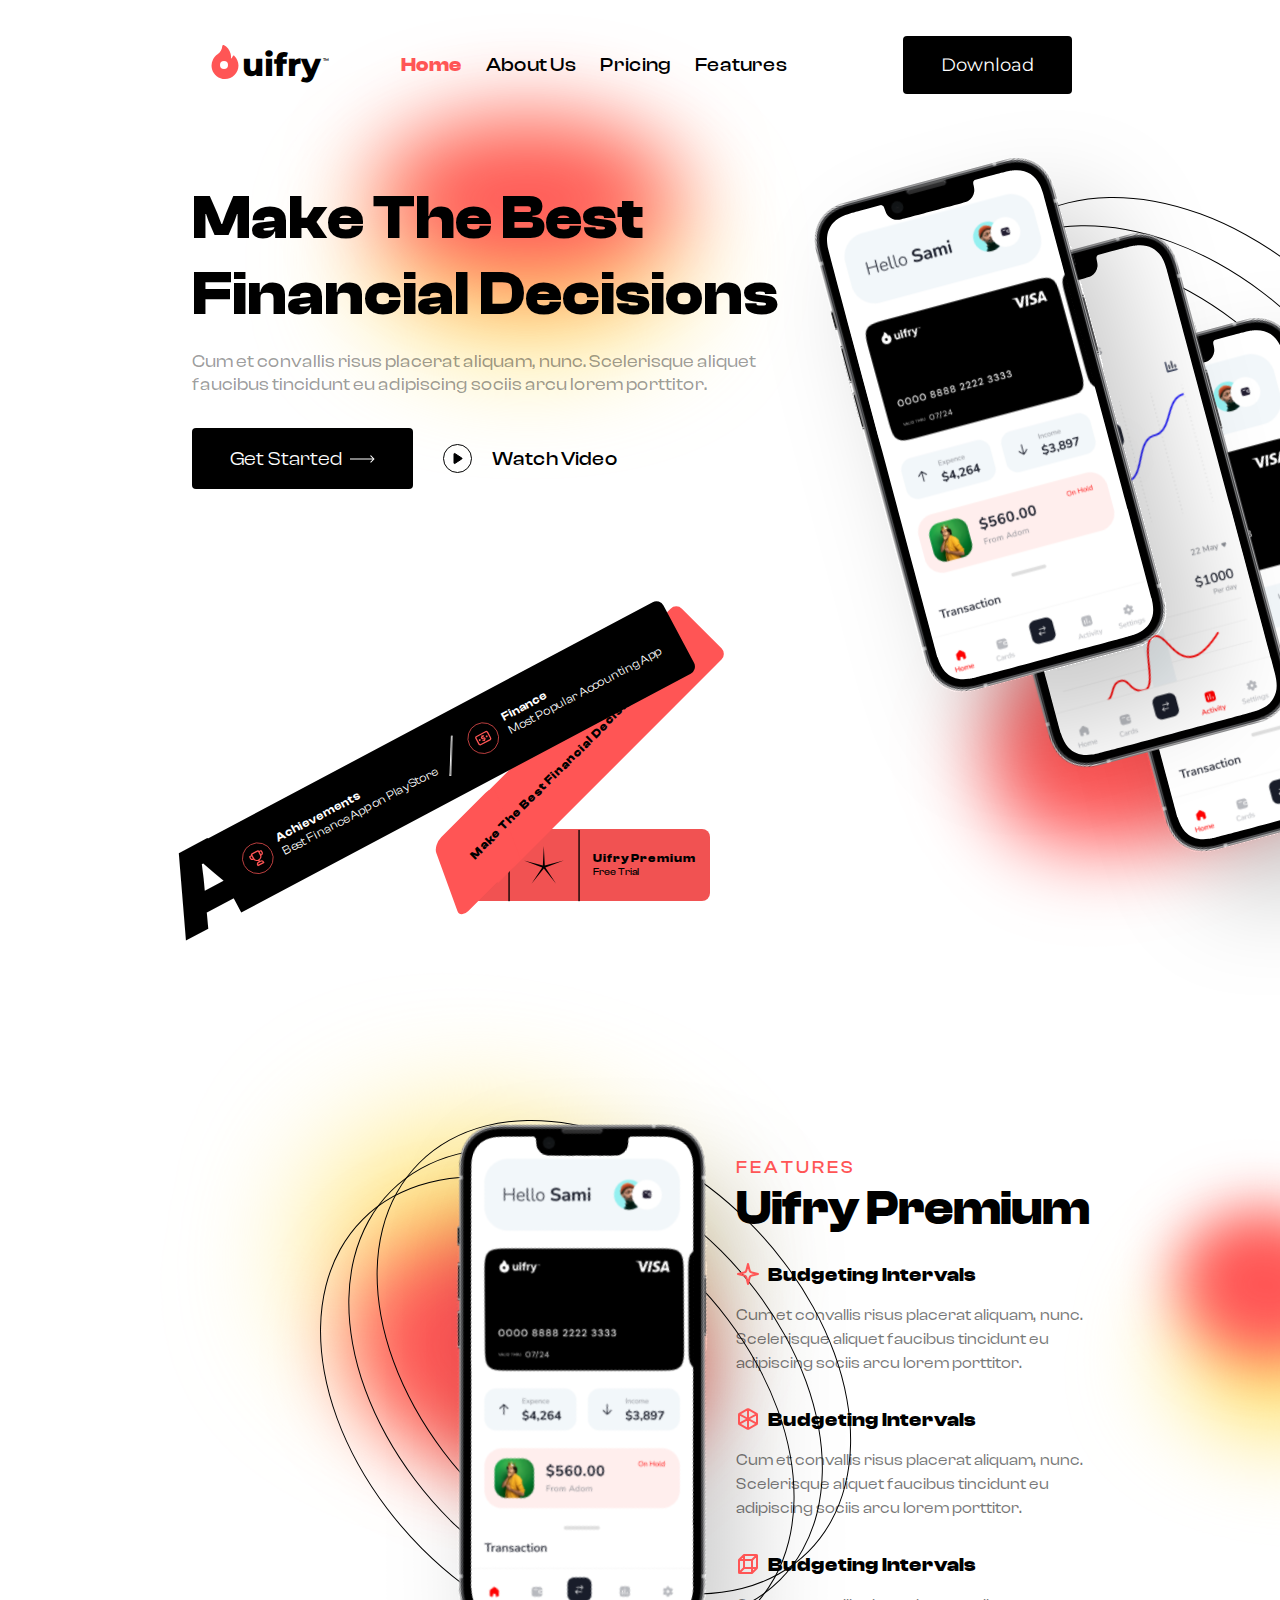
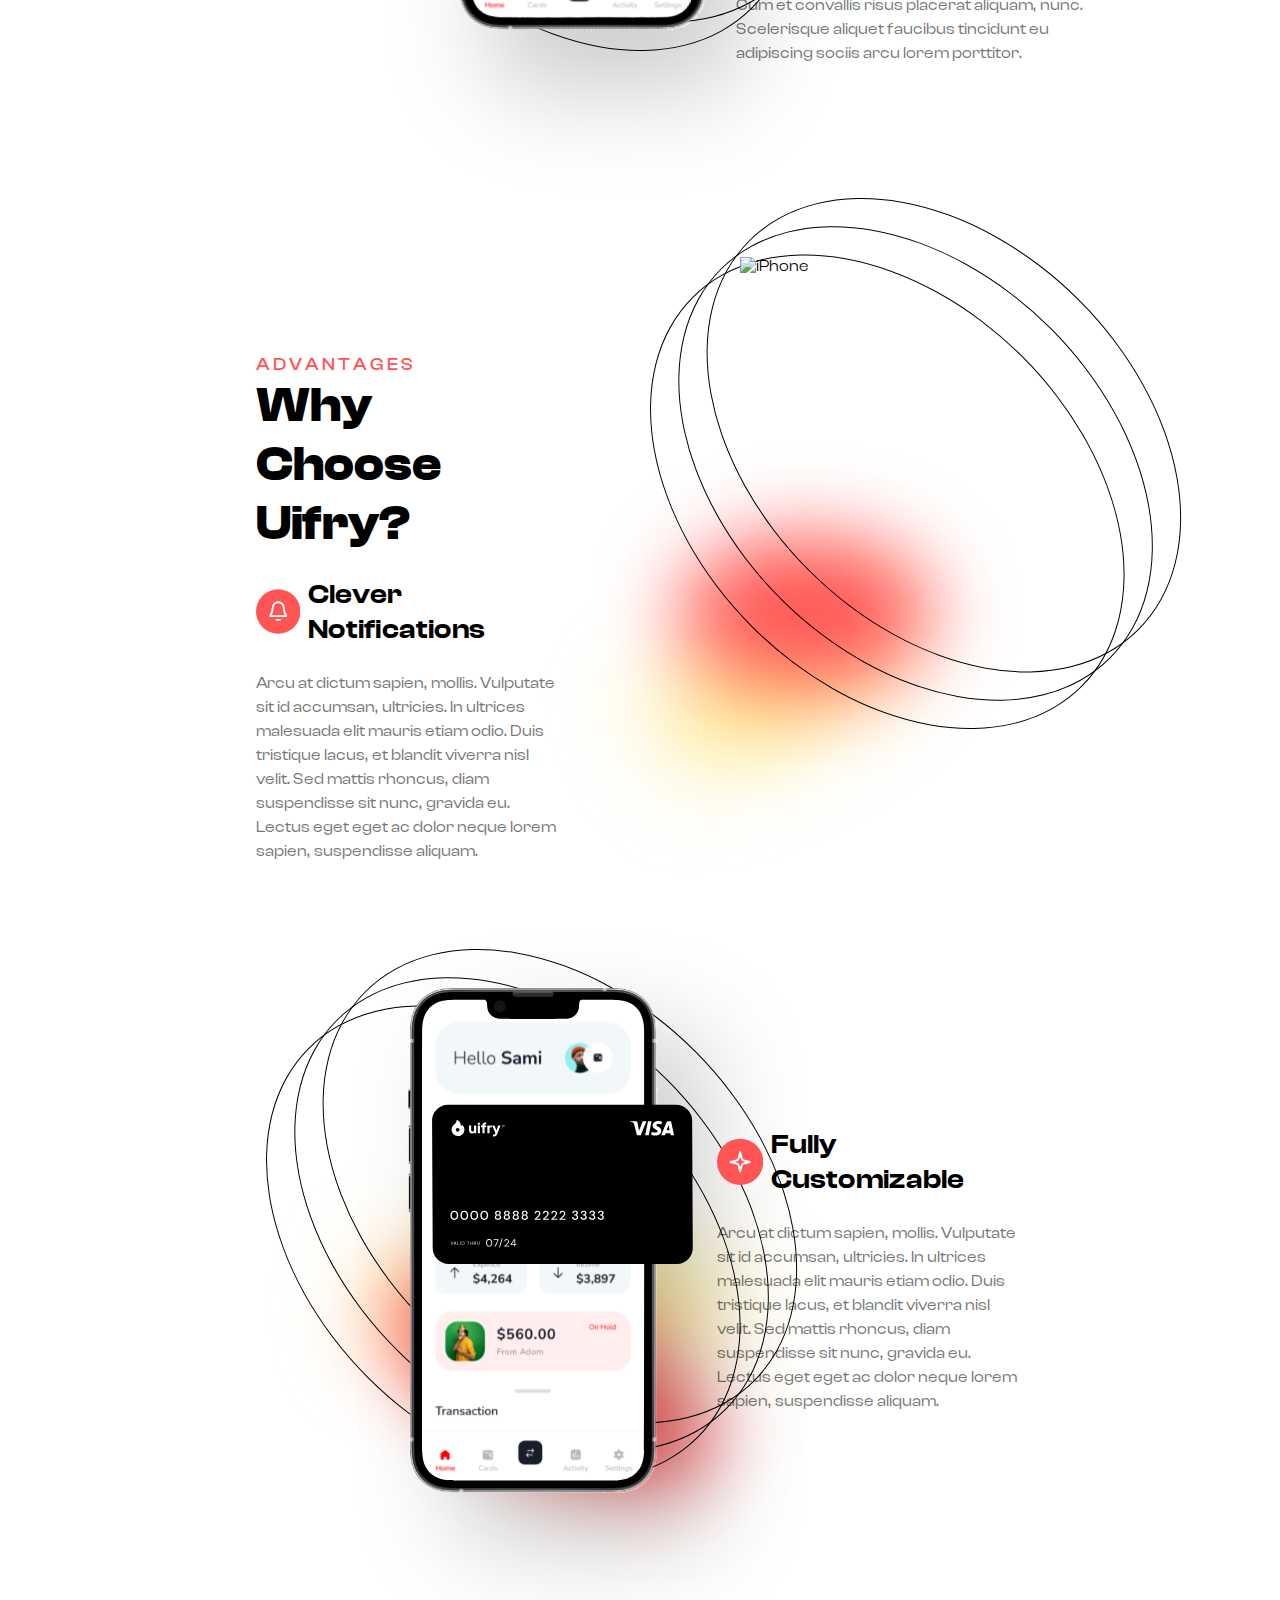
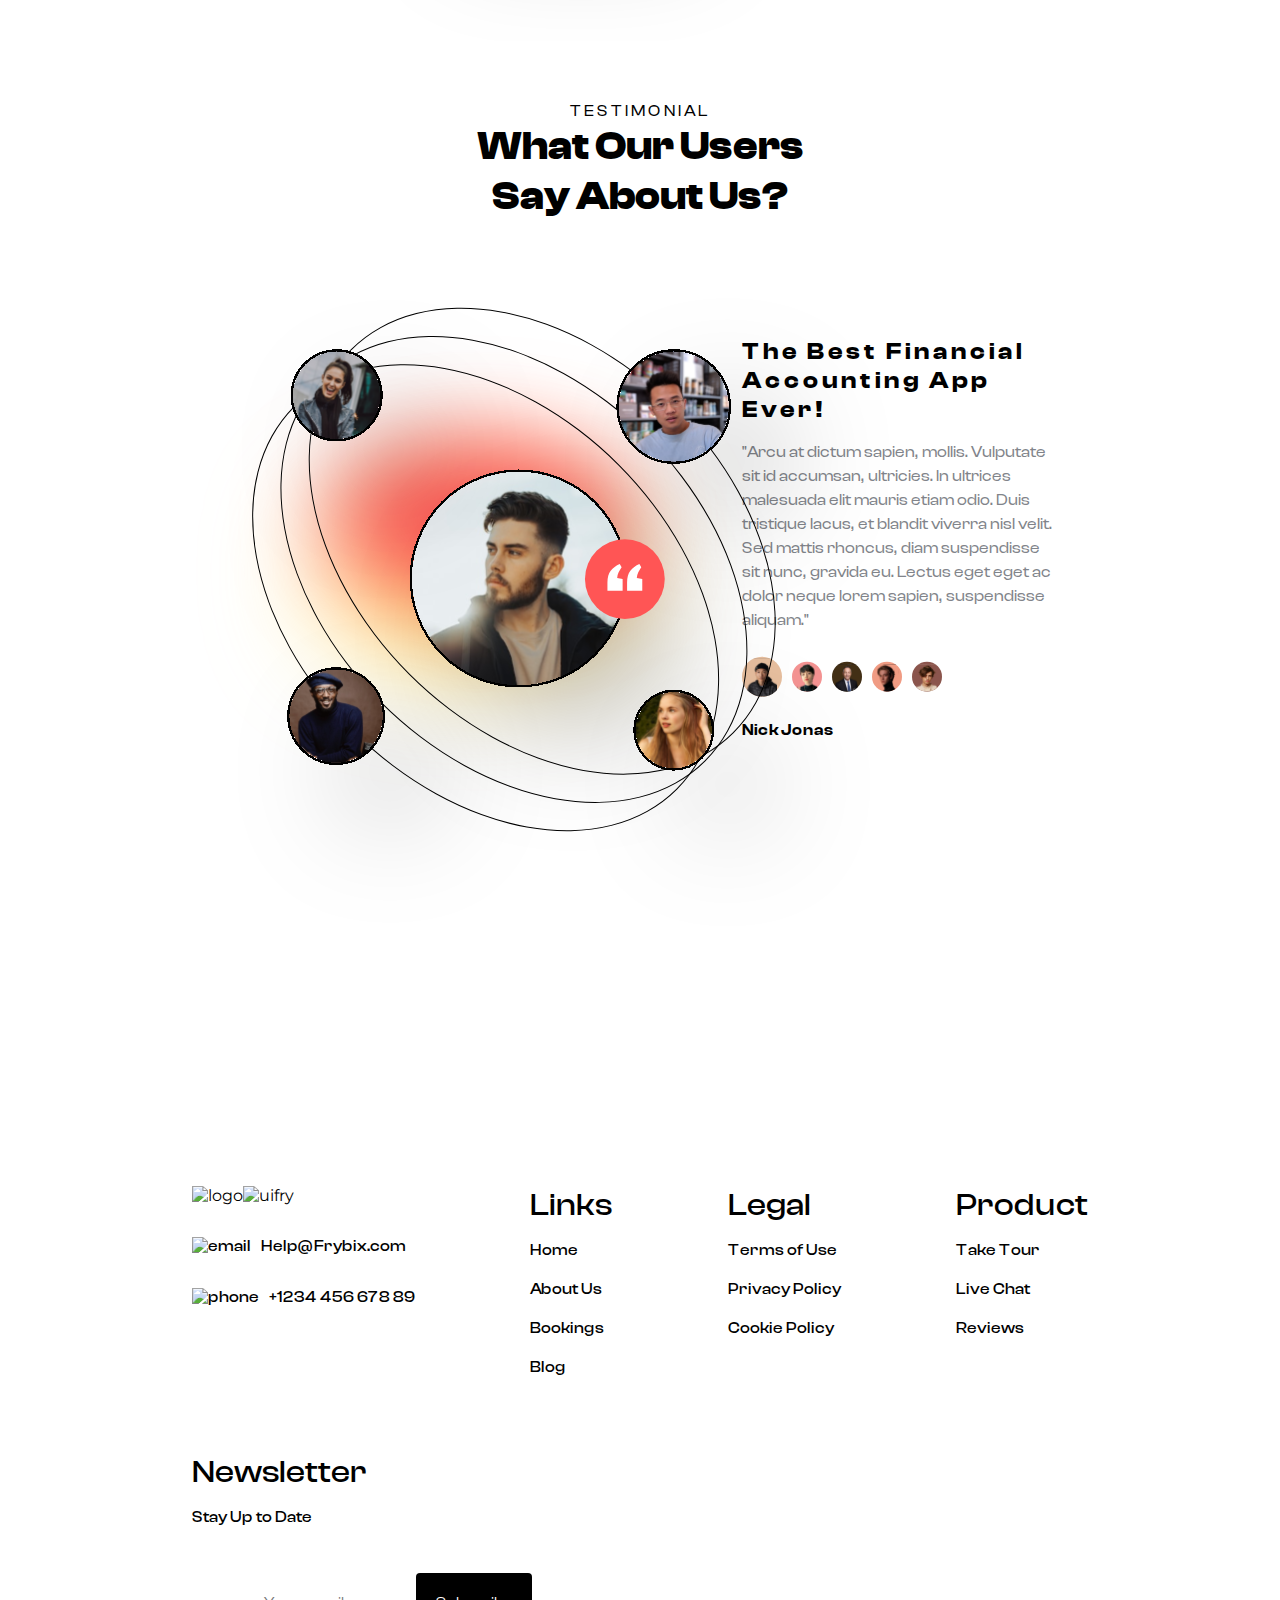
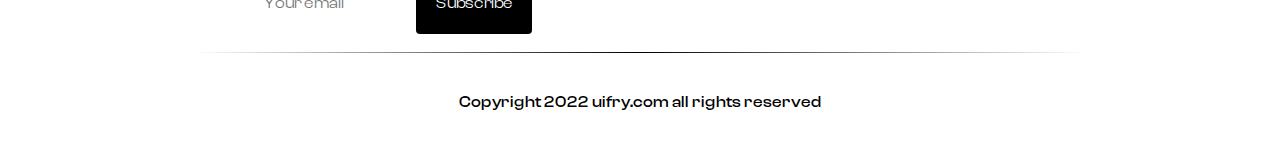
==== docs/index.html @ c16fb0c7 "rename docs" ====
<!DOCTYPE html>
<html lang="en">

<head>
    <meta charset="UTF-8">
    <meta name="viewport" content="width=device-width, initial-scale=1.0">
    <title>Document</title>
    <link rel="preconnect" href="https://fonts.googleapis.com">
    <link rel="preconnect" href="https://fonts.gstatic.com" crossorigin>
    <link href="https://fonts.googleapis.com/css2?family=Montserrat:ital,wght@0,100..900;1,100..900&display=swap"
        rel="stylesheet">
    <style>
        @font-face {
            font-family: 'Clash Display';
            src: url('ClashDisplay-Variable.ttf') format('truetype');
            /* font-weight: 400;
            font-style: normal; */
        }

        * {
            box-sizing: border-box;
        }

        html {
            font-family: "Clash Display", sans-serif;
        }

        body {
            margin: 0;
            overflow-x: hidden;
            background-color: rgba(255, 255, 255, 0.226);
        }

        header {
            display: flex;
            justify-content: space-between;
            align-items: center;
            width: 70%;
            font-size: 20px;
            margin: auto;
            padding: 2rem 1rem;
            gap: 2rem;
        }

        .logo {
            font-family: 'Montserrat', sans-serif;
            cursor: pointer;
            display: flex;
            justify-content: center;
        }

        .logo sup {
            font-size: 0.25rem;
            font-weight: 600;
            margin-top: 12px;
            margin-left: 2px;
        }

        .logo span {
            font-size: 2rem;
            font-weight: 800;
        }

        nav {
            flex-grow: 1;
        }

        nav ul {
            display: flex;
            list-style: none;
            gap: 1.5rem;
        }

        nav ul li {
            cursor: pointer;
            font-size: 1.25rem;
            font-weight: 500;
            transition: 0.3s;
        }

        nav ul li:hover {
            color: #f55;
        }

        nav ul li:first-child {
            color: #f55;
            font-weight: 900;
        }

        nav ul li:first-child:hover {
            color: #ffb923;
        }

        header button {
            color: white;
            background-color: black;
            border: none;
            padding: 18px 38px;
            border-radius: 4px;
            font-family: "Montserrat", sans-serif;
            font-size: 18px;
            cursor: pointer;
            transition: 0.3s;
        }

        header button:hover,
        .getStarted:hover {
            background-color: #f55;
        }

        .hero {
            display: flex;
            justify-content: center;
            align-items: center;
            width: 70%;
            margin: 7.5rem auto;
            margin-top: 0rem;
            gap: 80px;
        }

        .hero .subhero {
            display: flex;
            flex-direction: column;
        }

        .hero h2 {
            font-weight: 900;
            font-size: 3.85rem;
            position: relative;
            margin-bottom: 0;
        }

        .red {
            position: absolute;
            width: 300px;
            height: 160px;
            top: -1em;
            left: 3em;
            border-radius: 50%;
            background-color: #FF5555;
            z-index: -1;
            filter: blur(45px);
        }

        .yellow {
            position: absolute;
            width: 300px;
            height: 160px;
            top: 0em;
            left: 3em;
            border-radius: 50%;
            background-color: #ffe15d;
            z-index: -2;
            filter: blur(60px);
        }

        .jib {
            font-size: 18px;
            font-weight: 450;
            color: #0006;
            width: 620px;
        }

        .herobtns {
            display: flex;
            justify-content: start;
            align-items: center;
            flex-wrap: wrap;
        }

        .getStarted {
            color: white;
            background-color: black;
            border: none;
            padding: 18px 38px;
            border-radius: 4px;
            font-family: "Clash Display", sans-serif;
            font-size: 20px;
            cursor: pointer;
            transition: 0.3s;
            display: flex;
            align-items: center;
        }

        .watch {
            font-size: 20px;
            font-weight: 500;
            padding: 30px;
            display: flex;
            align-items: center;
            gap: 20px;
            cursor: pointer;
        }

        .clip {
            margin-top: 4em;
        }

        .a {
            position: relative;
            font-size: 120px;
            transform: rotate(-28deg);
            top: 242.0312423706px;
            right: 29px;
            /* color: yellow; */
            font-weight: 900;
            width: min-content;
            z-index: -999;
        }

        .clipone {
            z-index: 999;
            display: flex;
            justify-content: center;
            align-items: center;
            background: #000;
            color: #fff;
            font-size: 0.75rem;
            transform: rotate(-28deg);
            width: max-content;
            padding: 1.5rem;
            border-radius: 0 0.5rem 0.5rem 0;
        }

        .clipone div {
            display: flex;
            gap: 10px;
        }

        .clipone div div {
            display: flex;
            flex-direction: column;
            gap: 0;
        }

        .clipone div div span:first-child {
            font-weight: 600;
        }

        .clipone hr {
            width: 40px;
            transform: rotate(120deg);
            color: #fff;
            margin: 0;
        }

        .cliptwo {
            display: flex;
            justify-content: center;
            transform: rotate(-45deg);
            position: relative;
            bottom: 89px;
            left: 233px;
            height: 0;
            width: max-content;
            height: auto;
            padding: 28.33px 5.2rem;
            z-index: -1;
            padding-left: 0;
            /* border-bottom: 81px solid #f55; */
            background: #f55;
            /* border-left: 60px solid transparent; */
            /* border-right: 0px solid transparent; */
            border-radius: 0.5rem 0.5rem 0.5rem 0;
            font-size: 0.75rem;
            color: #000;
            /* transform: skewX(-20deg) skewY(-45deg); */
            font-weight: 700;
        }

        .cliptwo::before {
            position: absolute;
            content: '';
            left: -23px;
            top: -2px;
            background-color: #f55;
            z-index: -2;
            width: 60px;
            height: 103.5%;
            border-radius: 0.5rem 0.5rem 0;
            /* height: 141.4%; */
            /* transform: skewY(-25deg); */
            transform: rotate(45deg) skew(20deg, -45deg);
        }

        .cliptwo p {
            text-align: center;
            height: auto;
            margin: 0;
        }

        .clipthree {
            padding-left: 40px;
            display: flex;
            justify-content: space-evenly;
            align-items: center;
            height: 72px;
            width: 256px;
            background-color: #f15252;
            border-radius: 8px 8px 8px 4px;
            position: relative;
            top: -38.64063px;
            left: 262px;
            z-index: -2;
        }

        .clipthree img {
            scale: 0.6;
            border-right: 1px solid black;
            border-left: 1px solid black;
            padding: 30px;
        }

        .clipthree div div {
            color: #000;
            font-size: 12px;
            font-weight: 700;
            /* padding-right: 14px; */
        }

        .clipthree div div:nth-child(2) {
            font-weight: 500;
            font-size: 10px;
        }

        .phones {
            height: 720px;
            width: 760px;
            position: relative;
        }

        .curves {
            display: grid;
            grid-template-rows: 40px 40px;
            transform: rotate(45deg);
            position: absolute;
            bottom: 200px;
            left: 0px;
        }

        .curve {
            height: 383.17px;
            width: 551.16px;
            border: 1px solid black;
            border-radius: 50%;
        }

        .phone3 {
            position: absolute;
            bottom: -120px;
            left: 100px;
        }

        .phone2 {
            position: absolute;
            bottom: 112px;
            left: 35px;
        }

        .phone1 {
            position: absolute;
            bottom: 40px;
            left: -140px;
        }

        .phones .red {
            position: absolute;
            width: 430px;
            height: 250px;
            border-radius: 50%;
            background-color: #FF5555;
            z-index: -1;
            filter: blur(40px);
            transform: rotate(-27deg);
            top: 400px;
            left: 80px;
        }

        .features {
            display: flex;
            margin: 40px auto;
            justify-content: space-between;
            width: 75%;
            gap: 40px;
        }

        .feature1 {
            left: 150px;
            /* display: flex;
            justify-content: end; */
            width: 50%;
            position: relative;
        }

        .feature1 img {
            position: relative;
            left: 20px;
            transform: rotate(15deg);
        }

        .feature1 .red {
            position: absolute;
            width: 350px;
            height: 250px;
            border-radius: 50%;
            background-color: #FF5555;
            z-index: -1;
            filter: blur(40px);
            transform: rotate(10deg);
            top: 170px;
            left: 40px;
        }

        .feature1 .yellow {
            position: absolute;
            width: 350px;
            height: 250px;
            top: 80px;
            left: 10px;
            border-radius: 50%;
            background-color: #ffe15d;
            z-index: -2;
            filter: blur(70px);
            transform: rotate(10deg);
        }

        .feature2 {
            position: relative;
            padding-top: 6rem;
            width: 40%;
        }

        .feature2 .heading,
        .advantage1 .heading,
        .advantage4 .heading {
            margin-bottom: 1.5rem;
        }

        .feature2 .heading p:first-child,
        .advantage1 .heading p:first-child,
        .advantage4 .heading p:first-child {
            letter-spacing: 3px;
            font-size: 18px;
            color: #FF5555;
            font-weight: 500;
            margin: 0;
        }

        .feature2 .heading p:nth-of-type(2),
        .advantage1 .heading p:nth-of-type(2),
        .advantage4 .heading p:nth-of-type(2) {
            font-size: 48px;
            font-weight: 900;
            margin: 0;
        }

        .feature2 .content div,
        .advantage1 .content div,
        .advantage4 .content div {
            display: flex;
            align-items: center;
            gap: 8px;
        }

        .feature2 .content div span,
        .advantage1 .content div span,
        .advantage4 .content div span {
            list-style: none;
            font-size: 1.25rem;
            font-weight: 800;
        }

        .feature2 .content p,
        .advantage1 .content p,
        .advantage4 .content p {
            color: #0008;
            font-weight: 450;
            line-height: 1.5rem;
            margin-bottom: 2rem;
        }

        .feature2 .red {
            position: absolute;
            width: 175px;
            height: 150px;
            border-radius: 50%;
            background-color: #FF5555;
            z-index: -1;
            filter: blur(30px);
            transform: rotate(10deg);
            top: 150px;
            left: 115%;
        }

        .feature2 .yellow {
            position: absolute;
            width: 200px;
            height: 150px;
            border-radius: 50%;
            background-color: #ffe15d;
            z-index: -2;
            filter: blur(50px);
            transform: rotate(10deg);
            top: 220px;
            left: 115%;
        }

        .advantages {
            display: flex;
            margin: 40px auto;
            justify-content: space-between;
            width: 60%;
            gap: 40px;
            position: relative;
            height: max-content;
        }
        main .advantages:nth-child(2){
            width: 70%
        }

        .advantage1,
        .advantage4 {
            display: flex;
            flex-direction: column;
            /* justify-content: center  ; */
            position: relative;
            padding-top: 6rem;
            width: 40%;
        }

        .advantage1 .content div,
        .advantage4 .content div {
            padding-bottom: 0.5rem;
        }

        .advantage1 .content div span,
        .advantage4 .content div span {
            font-size: 1.75rem;
            font-weight: 600;
        }

        .advantage2,
        .advantage3 {
            position: relative;
            width: 50%;
        }

        .advantage2 img,
        .advantage3 img {
            position: relative;
            left: 100px;
        }

        .advantage2 .red {
            position: absolute;
            width: 250px;
            height: 150px;
            border-radius: 50%;
            background-color: #FF5555;
            z-index: -1;
            filter: blur(40px);
            /* transform: rotate(10deg); */
            top: 280px;
            left: 40px;
        }

        .advantage2 .yellow {
            position: absolute;
            width: 250px;
            height: 100px;
            top: 370px;
            left: 10px;
            border-radius: 50%;
            background-color: #ffe15d;
            z-index: -2;
            filter: blur(50px);
            transform: rotate(-27deg);
        }

        .advantage3 .red {
            position: absolute;
            width: 350px;
            height: 150px;
            border-radius: 50%;
            background-color: #FF5555;
            z-index: -1;
            filter: blur(40px);
            top: 370px;
            left: 120px;
            transform: rotate(27deg);
        }

        .advantage3 .yellow {
            position: absolute;
            width: 350px;
            height: 100px;
            top: 320px;
            left: 120px;
            border-radius: 50%;
            background-color: #ffe15d;
            z-index: -2;
            filter: blur(50px);
        }
        .advantage4{
            padding-top: 12rem;
        }
        .testimonial {
            display: flex;
            flex-direction: column;
            align-items: center;
            margin: 40px auto;
            width: 80%;
            height: 900px;
        }

        .testimonial p:first-child {
            text-align: center;
            font-weight: 450;
            letter-spacing: 3px;
            margin-bottom: 0;
        }

        .testimonial p:nth-child(2) {
            margin: 0;
            width: 400px;
            text-align: center;
            font-weight: 900;
            font-size: 2.5rem;
        }

        .reviews {
            width: 100%;
            display: flex;
            height: 727px;
            justify-content: space-between;
        }

        .reviews .sec1{
            position: relative;
            width: 40%;
        }
        .reviews .sec1 img{
            position: relative;
            top:-388px;
            left: 100px;
        }
        .reviews .sec1 .red{
            top: 220px;
            left: 200px;
        }
        .reviews .sec1 .yellow{
            top: 270px;
            left: 200px;
        }
        .reviews .sec2 {
            letter-spacing: 0;
            width: 40%;
            padding: 9% 0;
            padding-right: 9%;
        }

        .reviews .curves {
            position: relative;
            bottom: -120px;
            left: 115px;
            width: max-content;
            height: max-content;
            /* transform: rotate(90deg); */
        }

        .reviews .curve {
            width: 542.07px;
            height: 376.75px;
            /* rotate: ; */
        }

        .reviews .sec1 svg {
            position: relative;
            bottom: 390px;
            left: 100px;
            width: max-content;
            height: max-content;
        }

        .reviews .sec2 p:first-child {
            font-weight: 650;
            font-size: 1.5rem;
            text-align: left;
        }

        .reviews .sec2 p:nth-of-type(2) {
            line-height: 1.5rem;
            font-weight: 450;
            font-size: 1rem;
            margin: 1rem 0;
            width: auto;
            color: #81848A;
            text-align: left;
        }

        .people {
            display: flex;
            align-items: center;
            gap: 10px;
            margin: 1.5rem 0;
        }

        .sec2 p:last-child {
            font-weight: 600;
        }

        .readytostart {
            color: white;
            background-color: black;
            background-size: cover;
            background-repeat: no-repeat;
            width: 70%;
            margin: 100px auto;
            border-radius: 8px;
            display: flex;
            justify-content: space-between;
            align-items: center;
        }

        footer {
            display: flex;
            flex-direction: column;
            align-items: center;
            margin-top: 100px;
        }

        .subfooter {
            width: 70%;
            display: flex;
            justify-content: space-between;
            gap: 40px;
            flex-wrap: wrap;
        }

        .contact {
            display: flex;
            flex-direction: column;
            justify-content: start;
            align-items: start;
        }

        .contact ul {
            list-style: none;
            padding-left: 0;
        }

        .contact ul li {
            cursor: pointer;
            display: flex;
            align-items: center;
            font-weight: 500;
            gap: 10px;
            margin: 0;
        }

        .links,
        .legal,
        .product,
        .newsletter {
            display: flex;
            flex-direction: column;
            justify-content: start;
            align-items: start;
        }

        .links span,
        .legal span,
        .product span,
        .newsletter span {
            margin-bottom: 0;
            font-weight: 500;
            font-size: 2rem;
        }

        .links ul,
        .legal ul,
        .product ul,
        .newsletter ul {
            list-style: none;
            padding-left: 0;
        }

        .links ul li,
        .legal ul li,
        .product ul li,
        .newsletter ul li {
            margin-bottom: 20px;
            font-weight: 500;
            cursor: pointer;
        }

        .newsletter form {
            background-color: #fff;
            width: 340px;
            height: 81px;
            color: #81848A;
            display: flex;
            justify-content: space-around;
            align-items: center;
            box-shadow: 10px 10px 300px -110px rgba(0, 0, 0, 1);
        }

        .newsletter form input {
            height: 100%;
            outline: none;
            border: 0;
            font-size: small;
            transition: 0.3s;
            text-align: center;
            font-family: "Clash Display", sans-serif;
            font-size: 1rem;
        }

        .newsletter form input::placeholder {
            text-align: center;
        }

        .newsletter form button {
            border: 0;
            width: 160px;
            height: 61px;
            background-color: #000;
            border-radius: 0.25rem;
            color: #fff;
            font-family: "Clash Display", sans-serif;
            font-size: 1rem;
            font-weight: 400;
        }

        footer hr {
            width: 70%;
            height: 1px;
            background-color: grey;
            border: none;
            background: linear-gradient(to right, white, black, white);
        }

        .copyright {
            padding: 2rem 0;
            font-weight: 500;
        }
    </style>
</head>

<body>
    <header>
        <div class="logo">
            <svg width="34" height="34" viewBox="0 0 34 34" fill="none" xmlns="http://www.w3.org/2000/svg">
                <path
                    d="M26.3829 10.8852C26.1564 10.6651 25.8387 10.5651 25.5277 10.6163C25.2162 10.6672 24.9472 10.8628 24.8027 11.1434C24.3057 12.1089 23.6745 12.9961 22.9318 13.7805C23.0058 13.2139 23.0431 12.6439 23.0431 12.0724C23.0431 10.9759 22.8961 9.84742 22.6061 8.71805C21.6527 5.00853 19.1525 1.87144 15.7468 0.111205C15.4503 -0.0419942 15.097 -0.0366153 14.8053 0.125549C14.5136 0.287779 14.3226 0.585213 14.2964 0.917908C14.0309 4.28895 12.2945 7.35586 9.52981 9.33424C9.49322 9.3606 9.4569 9.38729 9.42057 9.41386C9.34534 9.46891 9.27441 9.52097 9.20814 9.56467C9.19778 9.57157 9.18749 9.57861 9.17739 9.58585C7.43861 10.8308 6.00391 12.4903 5.0282 14.3854C4.03675 16.3131 3.53406 18.3818 3.53406 20.5336C3.53406 21.6299 3.68101 22.7583 3.97088 23.8879C5.50055 29.8417 10.8585 33.9999 17.0004 33.9999C24.4253 33.9999 30.4659 27.9589 30.4659 20.5336C30.4659 16.872 29.0159 13.4454 26.3829 10.8852Z"
                    fill="#FF5555" />
                <circle cx="16" cy="20" r="4" fill="white" />
            </svg>
            <span>uifry</span><sup>TM</sup>
        </div>
        <nav>
            <ul>
                <li>Home</li>
                <li>About Us</li>
                <li>Pricing</li>
                <li>Features</li>
            </ul>
        </nav>
        <button>Download</button>
    </header>
    <main>
        <div class="hero">
            <div class="subhero">
                <h2>Make The <span class="red"></span><span class="yellow"></span>Best Financial Decisions</h2>
                <p class="jib">Cum et convallis risus placerat aliquam, nunc. Scelerisque aliquet faucibus tincidunt eu
                    adipiscing sociis arcu lorem porttitor.</p>
                <div class="herobtns">
                    <button class="getStarted">Get Started &nbsp; <svg width="25" height="8" viewBox="0 0 25 8"
                            fill="none" xmlns="http://www.w3.org/2000/svg">
                            <path
                                d="M24.3536 4.35355C24.5488 4.15829 24.5488 3.84171 24.3536 3.64645L21.1716 0.464466C20.9763 0.269204 20.6597 0.269204 20.4645 0.464466C20.2692 0.659728 20.2692 0.976311 20.4645 1.17157L23.2929 4L20.4645 6.82843C20.2692 7.02369 20.2692 7.34027 20.4645 7.53553C20.6597 7.7308 20.9763 7.7308 21.1716 7.53553L24.3536 4.35355ZM0 4.5H24V3.5H0V4.5Z"
                                fill="white" />
                        </svg>
                    </button>
                    <div class="watch">
                        <svg width="29" height="29" viewBox="0 0 29 29" fill="none" xmlns="http://www.w3.org/2000/svg">
                            <circle cx="14.5" cy="14.5" r="14" stroke="black" />
                            <path
                                d="M11 19.0809V9.91907C11 9.52282 11.4389 9.28402 11.7716 9.49929L18.8512 14.0802C19.1557 14.2772 19.1557 14.7228 18.812 14.9198L11.7716 19.5007C11.4389 19.716 11 19.4772 11 19.0809Z"
                                fill="black" stroke="black" />
                        </svg>
                        <span>Watch Video</span>
                    </div>
                </div>
                <div class="clip">
                    <div class="a">A</div>
                    <div class="clipone">
                        <div>
                            <svg width="32" height="32" viewBox="0 0 32 32" fill="none"
                                xmlns="http://www.w3.org/2000/svg">
                                <g clip-path="url(#clip0_101_118)">
                                    <path
                                        d="M16.1407 17.7056C13.9751 17.7056 12.2195 15.9501 12.2195 13.7845V10.1538C12.2195 9.88336 12.2195 9.74813 12.2589 9.63984C12.325 9.45832 12.468 9.31532 12.6495 9.24925C12.7578 9.20984 12.893 9.20984 13.1635 9.20984L19.1178 9.20984C19.3883 9.20984 19.5235 9.20984 19.6318 9.24925C19.8133 9.31532 19.9563 9.45832 20.0224 9.63984C20.0618 9.74813 20.0618 9.88336 20.0618 10.1538V13.7845C20.0618 15.9501 18.3062 17.7056 16.1407 17.7056ZM16.1407 17.7056V19.6662M20.0618 10.5169H21.6956C22.0001 10.5169 22.1523 10.5169 22.2724 10.5666C22.4326 10.633 22.5598 10.7602 22.6261 10.9203C22.6759 11.0404 22.6759 11.1927 22.6759 11.4972V11.8239C22.6759 12.4317 22.6759 12.7356 22.6091 12.9849C22.4278 13.6615 21.8993 14.1899 21.2227 14.3712C20.9734 14.438 20.6695 14.438 20.0618 14.438M12.2195 10.5169H10.5857C10.2812 10.5169 10.129 10.5169 10.0089 10.5666C9.84874 10.633 9.72151 10.7602 9.65518 10.9203C9.60544 11.0404 9.60544 11.1927 9.60544 11.4972V11.8239C9.60544 12.4317 9.60544 12.7356 9.67224 12.9849C9.85353 13.6615 10.382 14.1899 11.0586 14.3712C11.3079 14.438 11.6118 14.438 12.2195 14.438M13.1635 22.2803H19.1178C19.2782 22.2803 19.4083 22.1502 19.4083 21.9898C19.4083 20.7065 18.3679 19.6662 17.0846 19.6662H15.1967C13.9134 19.6662 12.873 20.7065 12.873 21.9898C12.873 22.1502 13.0031 22.2803 13.1635 22.2803Z"
                                        stroke="#FF5555" stroke-width="1.30704" stroke-linecap="round"
                                        stroke-linejoin="round" />
                                </g>
                                <circle cx="16.1407" cy="15.7454" r="15.3578" stroke="#FF5555"
                                    stroke-width="0.653521" />
                                <defs>
                                    <clipPath id="clip0_101_118">
                                        <rect width="15.6845" height="15.6845" fill="white"
                                            transform="translate(8.29837 7.90283)" />
                                    </clipPath>
                                </defs>
                            </svg>


                            <div>
                                <span>Achievements</span>
                                <span>Best Finance App on PlayStore</span>
                            </div>
                        </div>
                        <hr>
                        <div>
                            <svg width="33" height="33" viewBox="0 0 33 33" fill="none"
                                xmlns="http://www.w3.org/2000/svg">
                                <path
                                    d="M17.8735 14.6063L16.2397 14.6063C15.6983 14.6063 15.2595 15.0452 15.2595 15.5866C15.2595 16.1279 15.6983 16.5668 16.2397 16.5668H16.8933C17.4346 16.5668 17.8735 17.0057 17.8735 17.5471C17.8735 18.0885 17.4346 18.5274 16.8933 18.5274H15.2595M16.5665 13.9528V14.6063M16.5665 18.5274V19.1809M20.4876 16.5668H20.4942M12.6454 16.5668H12.6519M10.0313 14.0835L10.0313 19.0502C10.0313 19.7822 10.0313 20.1482 10.1737 20.4278C10.2991 20.6738 10.499 20.8737 10.7449 20.999C11.0245 21.1415 11.3905 21.1415 12.1225 21.1415L21.0104 21.1415C21.7425 21.1415 22.1085 21.1415 22.3881 20.999C22.634 20.8737 22.8339 20.6738 22.9592 20.4278C23.1017 20.1482 23.1017 19.7822 23.1017 19.0502V14.0835C23.1017 13.3514 23.1017 12.9854 22.9593 12.7058C22.8339 12.4599 22.634 12.26 22.3881 12.1346C22.1085 11.9922 21.7425 11.9922 21.0104 11.9922L12.1225 11.9922C11.3905 11.9922 11.0245 11.9922 10.7449 12.1346C10.499 12.26 10.2991 12.4599 10.1737 12.7058C10.0313 12.9854 10.0313 13.3514 10.0313 14.0835ZM20.8144 16.5668C20.8144 16.7473 20.6681 16.8936 20.4876 16.8936C20.3072 16.8936 20.1609 16.7473 20.1609 16.5668C20.1609 16.3864 20.3072 16.2401 20.4876 16.2401C20.6681 16.2401 20.8144 16.3864 20.8144 16.5668ZM12.9721 16.5668C12.9721 16.7473 12.8258 16.8936 12.6454 16.8936C12.4649 16.8936 12.3186 16.7473 12.3186 16.5668C12.3186 16.3864 12.4649 16.2401 12.6454 16.2401C12.8258 16.2401 12.9721 16.3864 12.9721 16.5668Z"
                                    stroke="#FF5555" stroke-width="1.30704" stroke-linecap="round"
                                    stroke-linejoin="round" />
                                <circle cx="16.5666" cy="16.567" r="15.3578" stroke="#FF5555" stroke-width="0.653521" />
                            </svg>

                            <div>
                                <span>Finance</span>
                                <span>Most Popular Accounting App</span>
                            </div>
                        </div>
                    </div>
                    <div class="cliptwo">
                        <p>Make The Best Financial Decisions</p>
                    </div>
                    <div class="clipthree">
                        <svg width="2" height="73" viewBox="0 0 2 73" fill="none" xmlns="http://www.w3.org/2000/svg">
                            <rect x="0.405579" y="0.960327" width="1.30704" height="71.2338" fill="black" />
                        </svg>

                        <svg width="41" height="38" viewBox="0 0 41 38" fill="none" xmlns="http://www.w3.org/2000/svg">
                            <path
                                d="M20.8081 -0.00842285L21.7915 19.5508L40.6973 14.4419L22.3993 21.4212L33.1003 37.823L20.8081 22.5773L8.51596 37.823L19.217 21.4212L0.918985 14.4419L19.8248 19.5508L20.8081 -0.00842285Z"
                                fill="black" />

                        </svg>
                        <svg width="2" height="73" viewBox="0 0 2 73" fill="none" xmlns="http://www.w3.org/2000/svg">
                            <rect x="0.405579" y="0.960327" width="1.30704" height="71.2338" fill="black" />
                        </svg>

                        <div>
                            <div>Uifry Premium</div>
                            <div>Free Trial</div>
                        </div>
                    </div>
                </div>
            </div>
            <div class="phones">
                <span class="curves">
                    <span class="curve"></span>
                    <span class="curve"></span>
                    <span class="curve"></span>
                </span>
                <div class="phone3">
                    <img src="iPhone-13-Pro-Front (1).svg" alt="iPhone">
                </div>
                <div class="phone2">
                    <img src="Group 1000004719.svg" alt="iPhone">
                </div>
                <div class="phone1">
                    <img src="iPhone-13-Pro-Front (1).svg" alt="iPhone">
                </div>
                <span class="red"></span>
            </div>
        </div>
        <div class="features">
            <div class="feature1">
                <span class="curves">
                    <span class="curve"></span>
                    <span class="curve"></span>
                    <span class="curve"></span>
                </span>
                <span class="red"></span>
                <span class="yellow"></span>
                <img src="iPhone-13-Pro-Front (1).svg" alt="iPhone">
            </div>
            <div class="feature2">
                <div class="heading">
                    <p>FEATURES</p>
                    <p>Uifry Premium</p>
                </div>
                <div class="content">
                    <div>
                        <svg width="24" height="24" viewBox="0 0 24 24" fill="none" xmlns="http://www.w3.org/2000/svg">
                            <path
                                d="M12 2L10.6985 7.20599C10.4445 8.22185 10.3176 8.72978 10.0531 9.14309C9.81915 9.50868 9.50868 9.81915 9.14309 10.0531C8.72978 10.3176 8.22185 10.4445 7.20599 10.6985L2 12L7.20599 13.3015C8.22185 13.5555 8.72978 13.6824 9.14309 13.9469C9.50868 14.1808 9.81915 14.4913 10.0531 14.8569C10.3176 15.2702 10.4445 15.7782 10.6985 16.794L12 22L13.3015 16.794C13.5555 15.7782 13.6824 15.2702 13.9469 14.8569C14.1808 14.4913 14.4913 14.1808 14.8569 13.9469C15.2702 13.6824 15.7782 13.5555 16.794 13.3015L22 12L16.794 10.6985C15.7782 10.4445 15.2702 10.3176 14.8569 10.0531C14.4913 9.81915 14.1808 9.50868 13.9469 9.14309C13.6824 8.72978 13.5555 8.22185 13.3015 7.20599L12 2Z"
                                stroke="#FF5555" stroke-width="2" stroke-linecap="round" stroke-linejoin="round" />
                        </svg>

                        <span>Budgeting Intervals</span>
                    </div>
                    <p>Cum et convallis risus placerat aliquam, nunc. Scelerisque aliquet faucibus tincidunt eu
                        adipiscing sociis arcu lorem porttitor.</p>
                    <div>
                        <svg width="24" height="24" viewBox="0 0 24 24" fill="none" xmlns="http://www.w3.org/2000/svg">
                            <path
                                d="M12 2.50002V12M12 12L20.5 7.27773M12 12L3.5 7.27773M12 12V21.5M20.5 16.7222L12.777 12.4317C12.4934 12.2741 12.3516 12.1954 12.2015 12.1645C12.0685 12.1371 11.9315 12.1371 11.7986 12.1645C11.6484 12.1954 11.5066 12.2741 11.223 12.4317L3.5 16.7222M21 16.0586V7.94147C21 7.59883 21 7.4275 20.9495 7.27471C20.9049 7.13953 20.8318 7.01545 20.7354 6.91076C20.6263 6.79242 20.4766 6.70922 20.177 6.54282L12.777 2.43171C12.4934 2.27415 12.3516 2.19537 12.2015 2.16448C12.0685 2.13715 11.9315 2.13715 11.7986 2.16448C11.6484 2.19537 11.5066 2.27415 11.223 2.43171L3.82297 6.54282C3.52345 6.70922 3.37369 6.79242 3.26463 6.91076C3.16816 7.01545 3.09515 7.13953 3.05048 7.27471C3 7.42751 3 7.59883 3 7.94147V16.0586C3 16.4012 3 16.5725 3.05048 16.7253C3.09515 16.8605 3.16816 16.9846 3.26463 17.0893C3.37369 17.2076 3.52345 17.2908 3.82297 17.4572L11.223 21.5683C11.5066 21.7259 11.6484 21.8047 11.7986 21.8356C11.9315 21.8629 12.0685 21.8629 12.2015 21.8356C12.3516 21.8047 12.4934 21.7259 12.777 21.5683L20.177 17.4572C20.4766 17.2908 20.6263 17.2076 20.7354 17.0893C20.8318 16.9846 20.9049 16.8605 20.9495 16.7253C21 16.5725 21 16.4012 21 16.0586Z"
                                stroke="#FF5555" stroke-width="2" stroke-linecap="round" stroke-linejoin="round" />
                        </svg>

                        <span>Budgeting Intervals</span>
                    </div>
                    <p>Cum et convallis risus placerat aliquam, nunc. Scelerisque aliquet faucibus tincidunt eu
                        adipiscing sociis arcu lorem porttitor.</p>
                    <div>
                        <svg width="24" height="24" viewBox="0 0 24 24" fill="none" xmlns="http://www.w3.org/2000/svg">
                            <path
                                d="M20.5 16H8M8 16V3.5M8 16L3.5 20.5M3.5 8H16M16 8V20.5M16 8L20.5 3.5M21 15.3373V3.8C21 3.51997 21 3.37996 20.9455 3.273C20.8976 3.17892 20.8211 3.10243 20.727 3.0545C20.62 3 20.48 3 20.2 3H8.66274C8.41815 3 8.29586 3 8.18077 3.02763C8.07873 3.05213 7.98119 3.09253 7.89172 3.14736C7.7908 3.2092 7.70432 3.29568 7.53137 3.46863L3.46863 7.53137C3.29568 7.70432 3.2092 7.7908 3.14736 7.89172C3.09253 7.98119 3.05213 8.07873 3.02763 8.18077C3 8.29586 3 8.41815 3 8.66274V20.2C3 20.48 3 20.62 3.0545 20.727C3.10243 20.8211 3.17892 20.8976 3.273 20.9455C3.37996 21 3.51997 21 3.8 21H15.3373C15.5818 21 15.7041 21 15.8192 20.9724C15.9213 20.9479 16.0188 20.9075 16.1083 20.8526C16.2092 20.7908 16.2957 20.7043 16.4686 20.5314L20.5314 16.4686C20.7043 16.2957 20.7908 16.2092 20.8526 16.1083C20.9075 16.0188 20.9479 15.9213 20.9724 15.8192C21 15.7041 21 15.5818 21 15.3373Z"
                                stroke="#FF5555" stroke-width="2" stroke-linecap="round" stroke-linejoin="round" />
                        </svg>

                        <span>Budgeting Intervals</span>
                    </div>
                    <p>Cum et convallis risus placerat aliquam, nunc. Scelerisque aliquet faucibus tincidunt eu
                        adipiscing sociis arcu lorem porttitor.</p>
                </div>
                <span class="red"></span>
                <span class="yellow"></span>
            </div>
        </div>
        <div class="advantages">
            <div class="advantage1">
                <div class="heading">
                    <p>ADVANTAGES</p>
                    <p>Why Choose Uifry?</p>
                </div>
                <div class="content">
                    <div>
                        <svg width="48" height="49" viewBox="0 0 48 49" fill="none" xmlns="http://www.w3.org/2000/svg">
                            <circle cx="24" cy="24.488" r="24" fill="#FF5555" />
                            <path
                                d="M26 33.488H22M30 20.488C30 18.8967 29.3679 17.3706 28.2427 16.2454C27.1174 15.1202 25.5913 14.488 24 14.488C22.4087 14.488 20.8826 15.1202 19.7574 16.2454C18.6322 17.3706 18 18.8967 18 20.488C18 23.5782 17.2205 25.694 16.3497 27.0934C15.6151 28.2739 15.2479 28.8641 15.2613 29.0288C15.2763 29.2111 15.3149 29.2806 15.4618 29.3896C15.5945 29.488 16.1926 29.488 17.3889 29.488H30.6112C31.8074 29.488 32.4056 29.488 32.5382 29.3896C32.6852 29.2806 32.7238 29.2111 32.7387 29.0288C32.7522 28.8641 32.3849 28.2739 31.6504 27.0935C30.7795 25.694 30 23.5782 30 20.488Z"
                                stroke="white" stroke-width="2" stroke-linecap="round" stroke-linejoin="round" />
                        </svg>

                        <span>Clever Notifications</span>
                    </div>
                    <p>Arcu at dictum sapien, mollis. Vulputate sit id accumsan, ultricies. In ultrices malesuada elit
                        mauris etiam odio. Duis tristique lacus, et blandit viverra nisl velit. Sed mattis rhoncus, diam
                        suspendisse sit nunc, gravida eu. Lectus eget eget ac dolor neque lorem sapien, suspendisse
                        aliquam.</p>
                </div>
            </div>
            <div class="advantage2">
                <span class="curves">
                    <span class="curve"></span>
                    <span class="curve"></span>
                    <span class="curve"></span>
                </span>
                <span class="yellow"></span>
                <span class="red"></span>
                <img src="Group 1000004719 (1).svg" alt="iPhone">
            </div>
        </div>
        <div class="advantages">
            <div class="advantage3">
                <span class="curves">
                    <span class="curve"></span>
                    <span class="curve"></span>
                    <span class="curve"></span>
                </span>
                <span class="yellow"></span>
                <span class="red"></span>
                <img src="Group 1000004719 (2).svg" alt="iPhone">
            </div>
            <div class="advantage4">
                <div class="content">
                    <div>
                        <svg width="48" height="49" viewBox="0 0 48 49" fill="none" xmlns="http://www.w3.org/2000/svg">
                            <circle cx="24" cy="24.9761" r="24" fill="#FF5555" />
                            <path
                                d="M24 14.9761L22.6985 20.1821C22.4445 21.1979 22.3176 21.7059 22.0531 22.1192C21.8192 22.4848 21.5087 22.7952 21.1431 23.0292C20.7298 23.2936 20.2218 23.4206 19.206 23.6746L14 24.9761L19.206 26.2776C20.2218 26.5315 20.7298 26.6585 21.1431 26.923C21.5087 27.1569 21.8192 27.4674 22.0531 27.833C22.3176 28.2463 22.4445 28.7542 22.6985 29.7701L24 34.9761L25.3015 29.7701C25.5555 28.7542 25.6824 28.2463 25.9469 27.833C26.1808 27.4674 26.4913 27.1569 26.8569 26.923C27.2702 26.6585 27.7782 26.5315 28.794 26.2776L34 24.9761L28.794 23.6746C27.7782 23.4206 27.2702 23.2936 26.8569 23.0292C26.4913 22.7952 26.1808 22.4848 25.9469 22.1192C25.6824 21.7059 25.5555 21.1979 25.3015 20.1821L24 14.9761Z"
                                stroke="white" stroke-width="2" stroke-linecap="round" stroke-linejoin="round" />
                        </svg>
                        <span>Fully Customizable</span>
                    </div>
                    <p>Arcu at dictum sapien, mollis. Vulputate sit id accumsan, ultricies. In ultrices malesuada elit
                        mauris etiam odio. Duis tristique lacus, et blandit viverra nisl velit. Sed mattis rhoncus, diam
                        suspendisse sit nunc, gravida eu. Lectus eget eget ac dolor neque lorem sapien, suspendisse
                        aliquam.</p>
                </div>
            </div>
        </div>
        <div class="testimonial">
            <p>TESTIMONIAL</p>
            <p>What Our Users Say About Us?</p>
            <div class="reviews">
                <div class="sec1">
                    <span class="curves">
                        <span class="curve"></span>
                        <span class="curve"></span>
                        <span class="curve"></span>
                    </span>
                    <img src="Group 1000002331.svg" alt="photo">
                    <span class="red"></span>
                    <span class="yellow"></span>
                </div>
                <div class="sec2">
                    <p>The Best Financial Accounting
                        App Ever!
                    </p>
                    <p>"Arcu at dictum sapien, mollis. Vulputate sit id accumsan, ultricies. In ultrices malesuada elit
                        mauris etiam odio. Duis tristique lacus, et blandit viverra nisl velit. Sed mattis rhoncus, diam
                        suspendisse sit nunc, gravida eu. Lectus eget eget ac dolor neque lorem sapien, suspendisse
                        aliquam."</p>
                    <div class="people">
                        <img src="Group 28.svg" alt="photo">
                        <img src="Group 27.svg" alt="photo">
                        <img src="Group 29.svg" alt="photo">
                        <img src="Group 30.svg" alt="photo">
                        <img src="Group 31.svg" alt="photo">
                    </div>
                    <p>Nick Jonas</p>
                </div>
            </div>
        </div>
        <div class="faq"></div>
        <div class="readytostart"></div>
    </main>
    <footer>
        <div class="subfooter">
            <div class="contact">
                <div class="logo">
                    <img src="https://financeapp-landing-page.vercel.app/assets/logo.png" alt="logo">
                    <img src="https://financeapp-landing-page.vercel.app/assets/Vector.png" alt="uifry">
                </div>
                <ul>
                    <li>
                        <img src="https://financeapp-landing-page.vercel.app/assets/email.png" alt="email">
                        <p>Help@Frybix.com</p>
                    </li>
                    <li>
                        <img src="https://financeapp-landing-page.vercel.app/assets/phone.png" alt="phone">
                        <p>+1234 456 678 89</p>
                    </li>
                </ul>
            </div>
            <div class="links">
                <span>Links</span>
                <ul>
                    <li>Home</li>
                    <li>About Us</li>
                    <li>Bookings</li>
                    <li>Blog</li>
                </ul>
            </div>
            <div class="legal">
                <span>Legal</span>
                <ul>
                    <li>Terms of Use</li>
                    <li>Privacy Policy</li>
                    <li>Cookie Policy</li>
                </ul>
            </div>
            <div class="product">
                <span>Product</span>
                <ul>
                    <li>Take Tour</li>
                    <li>Live Chat</li>
                    <li>Reviews</li>
                </ul>
            </div>
            <div class="newsletter">
                <span>Newsletter</span>
                <ul>
                    <li>Stay Up to Date</li>
                </ul>
                <form>
                    <input type="email" placeholder="Your email">
                    <button>Subscribe</button>
                </form>
            </div>
        </div>
        <hr>
        <span class="copyright">Copyright 2022 uifry.com all rights reserved</span>
    </footer>
    <script></script>
</body>

</html>
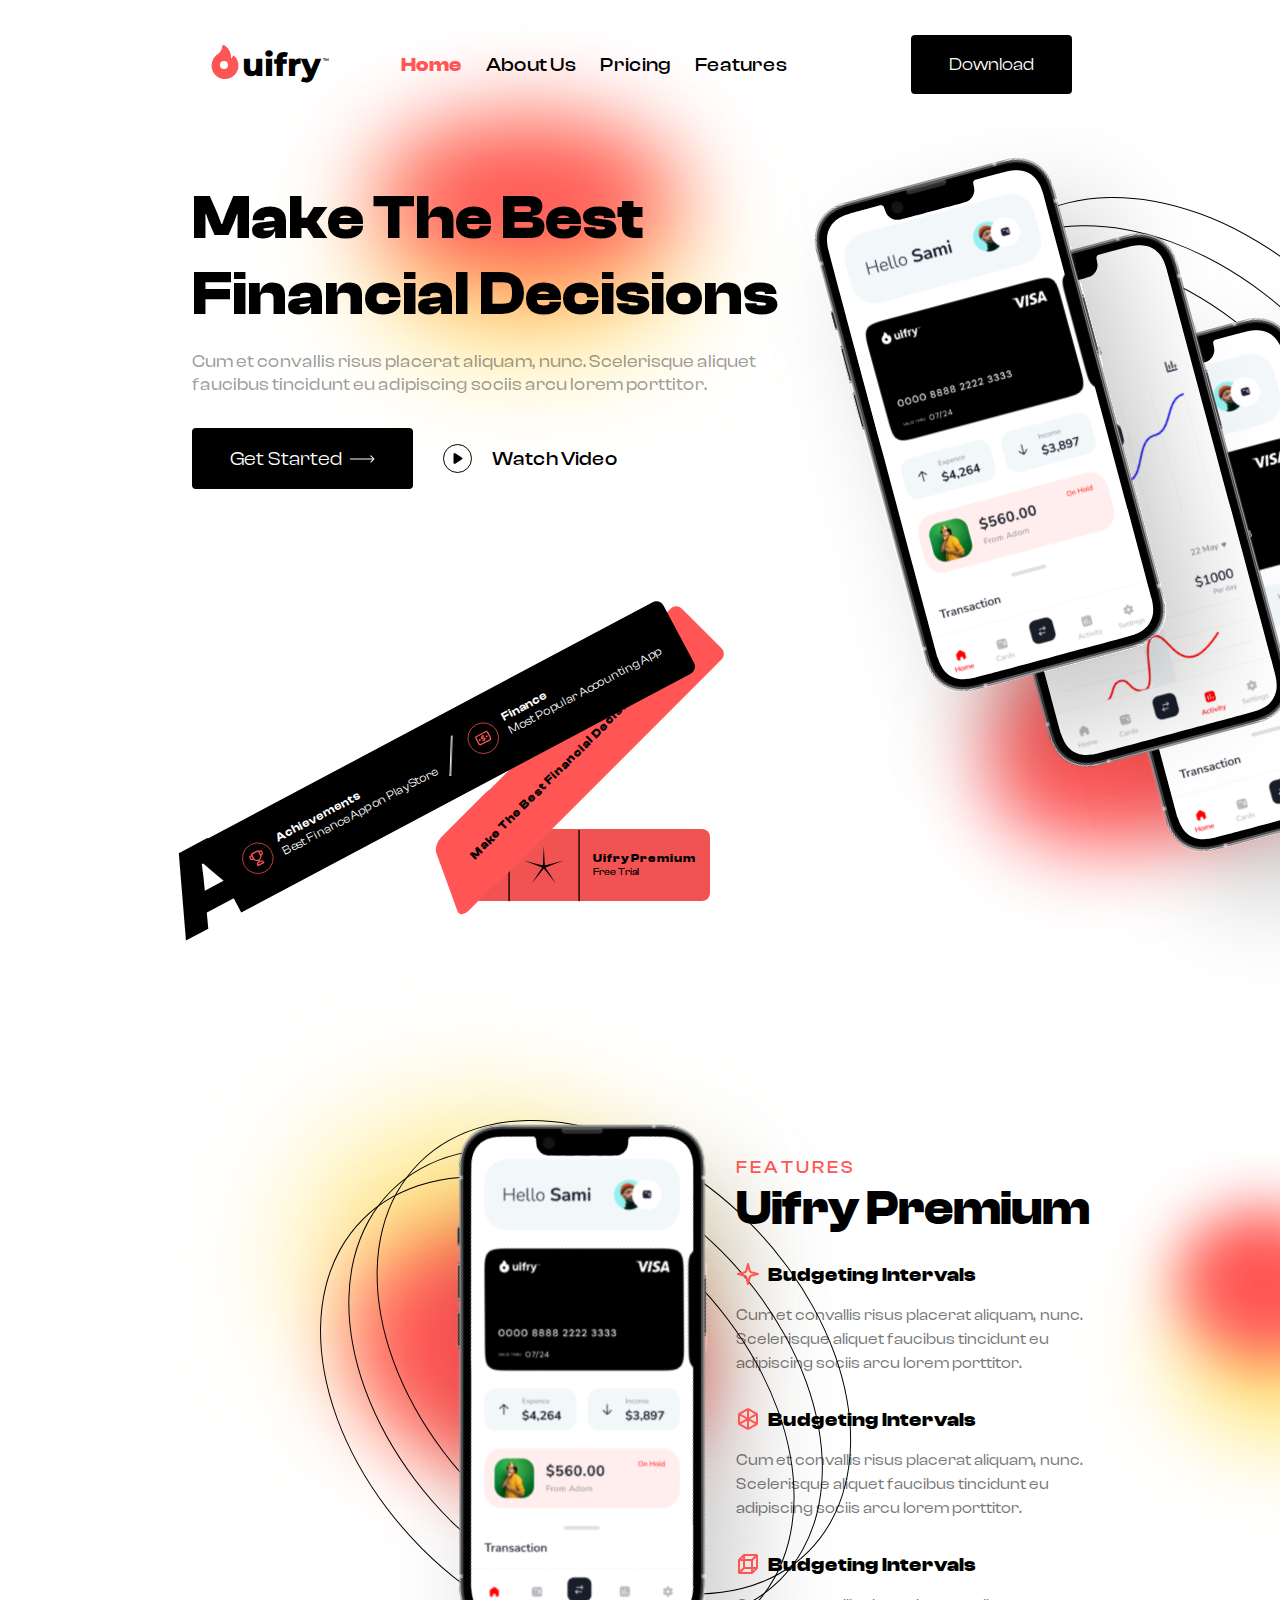
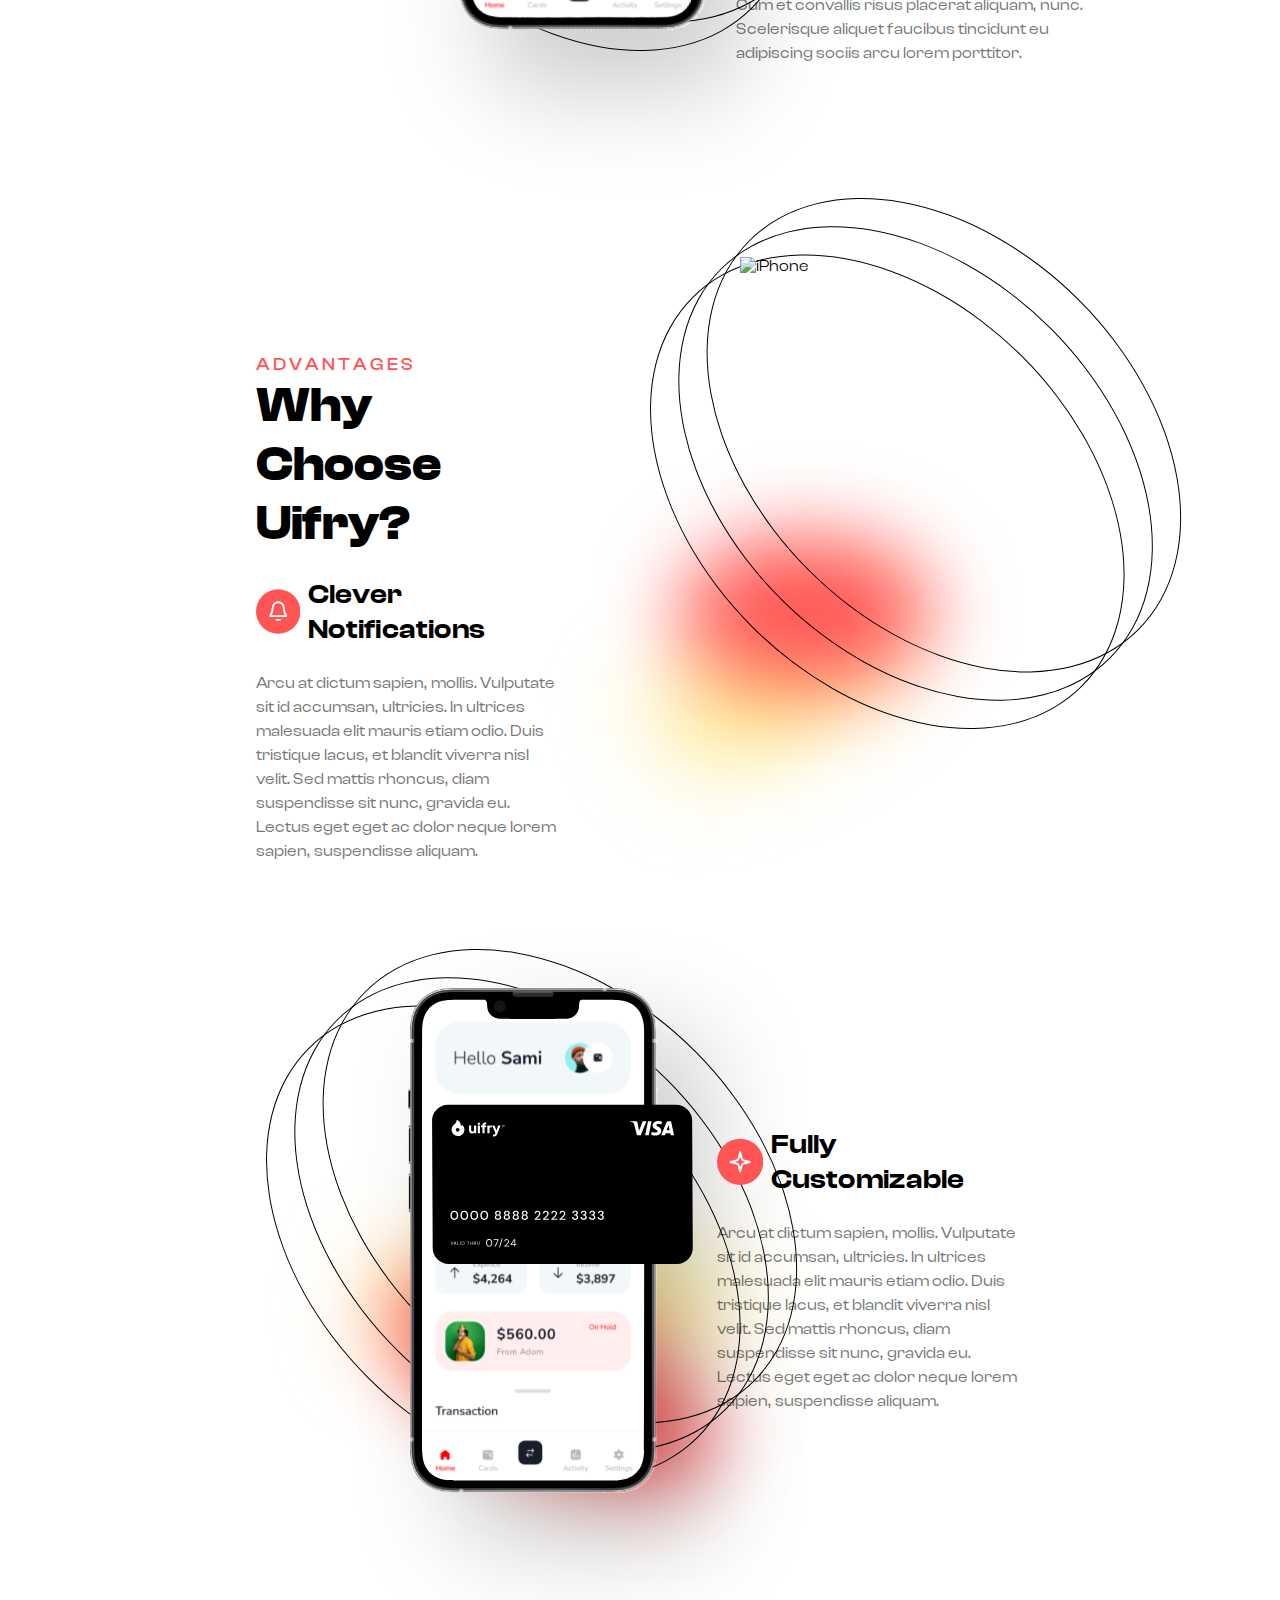
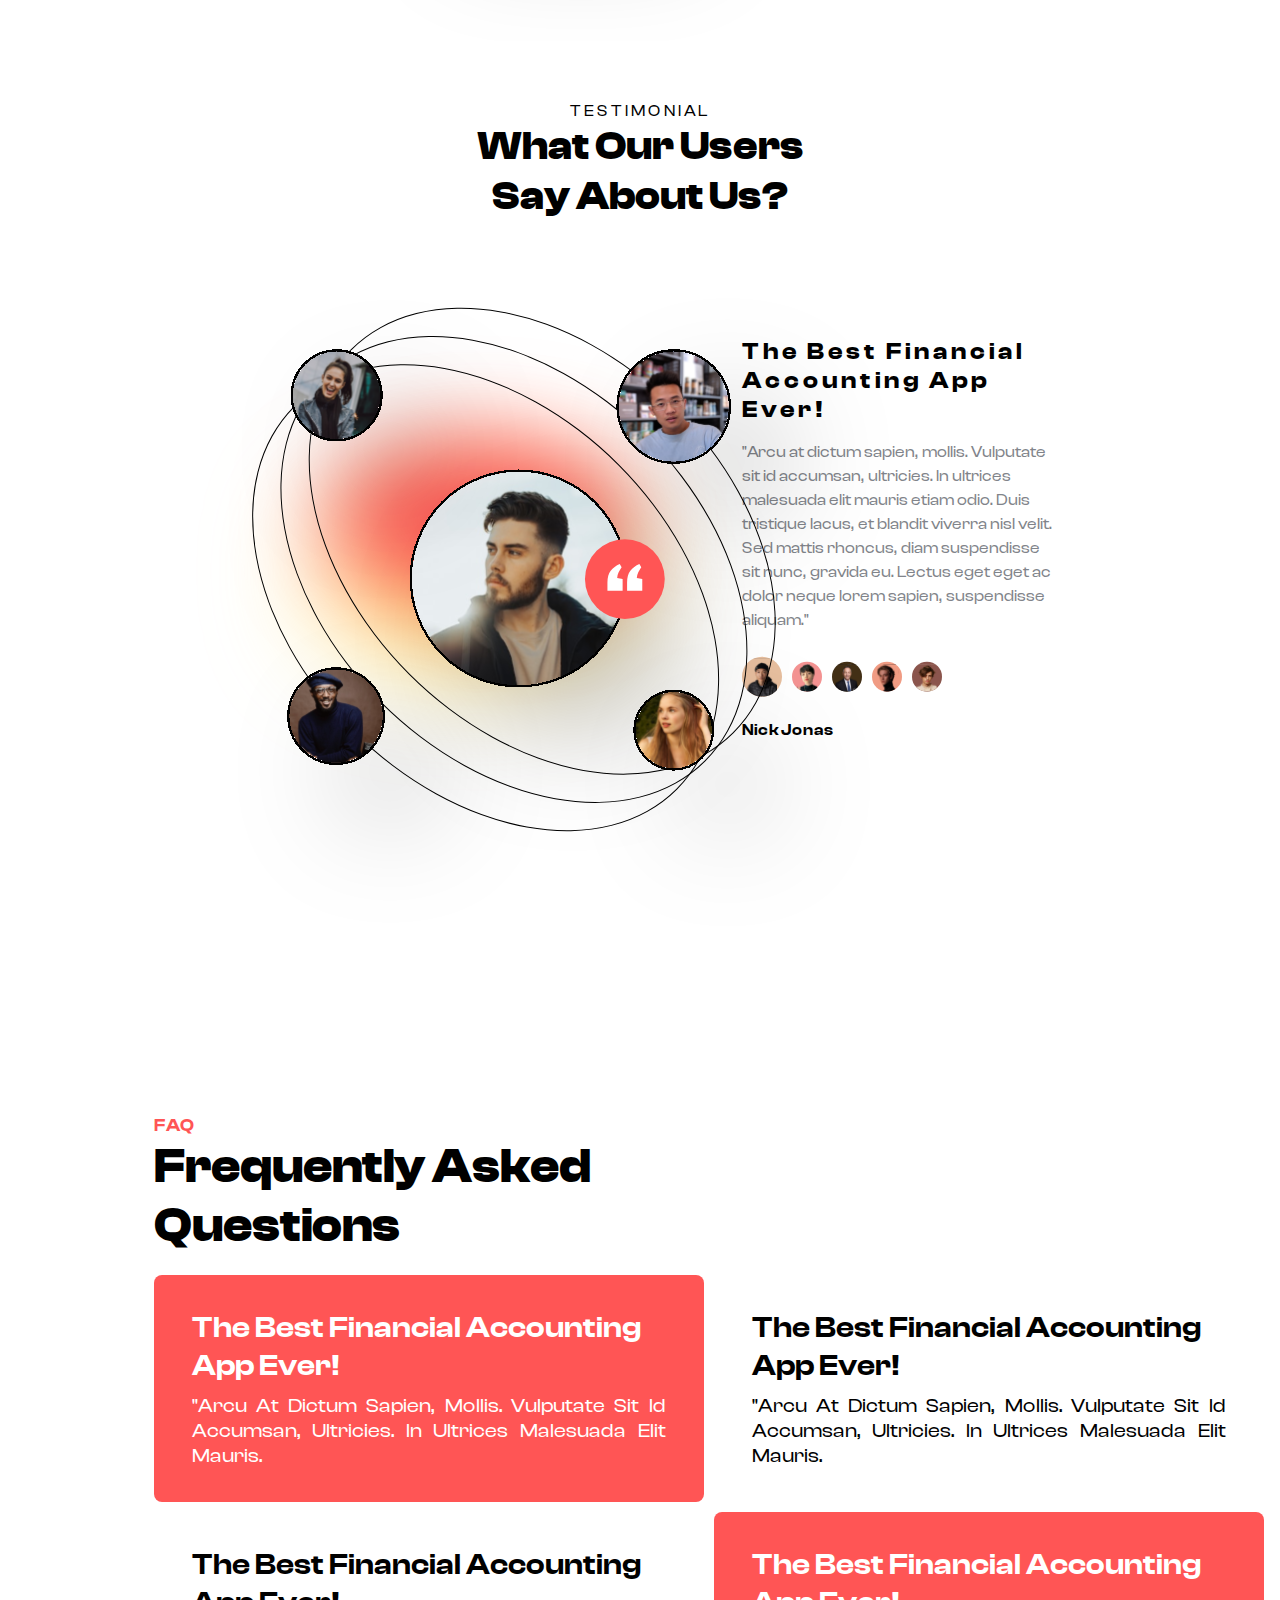
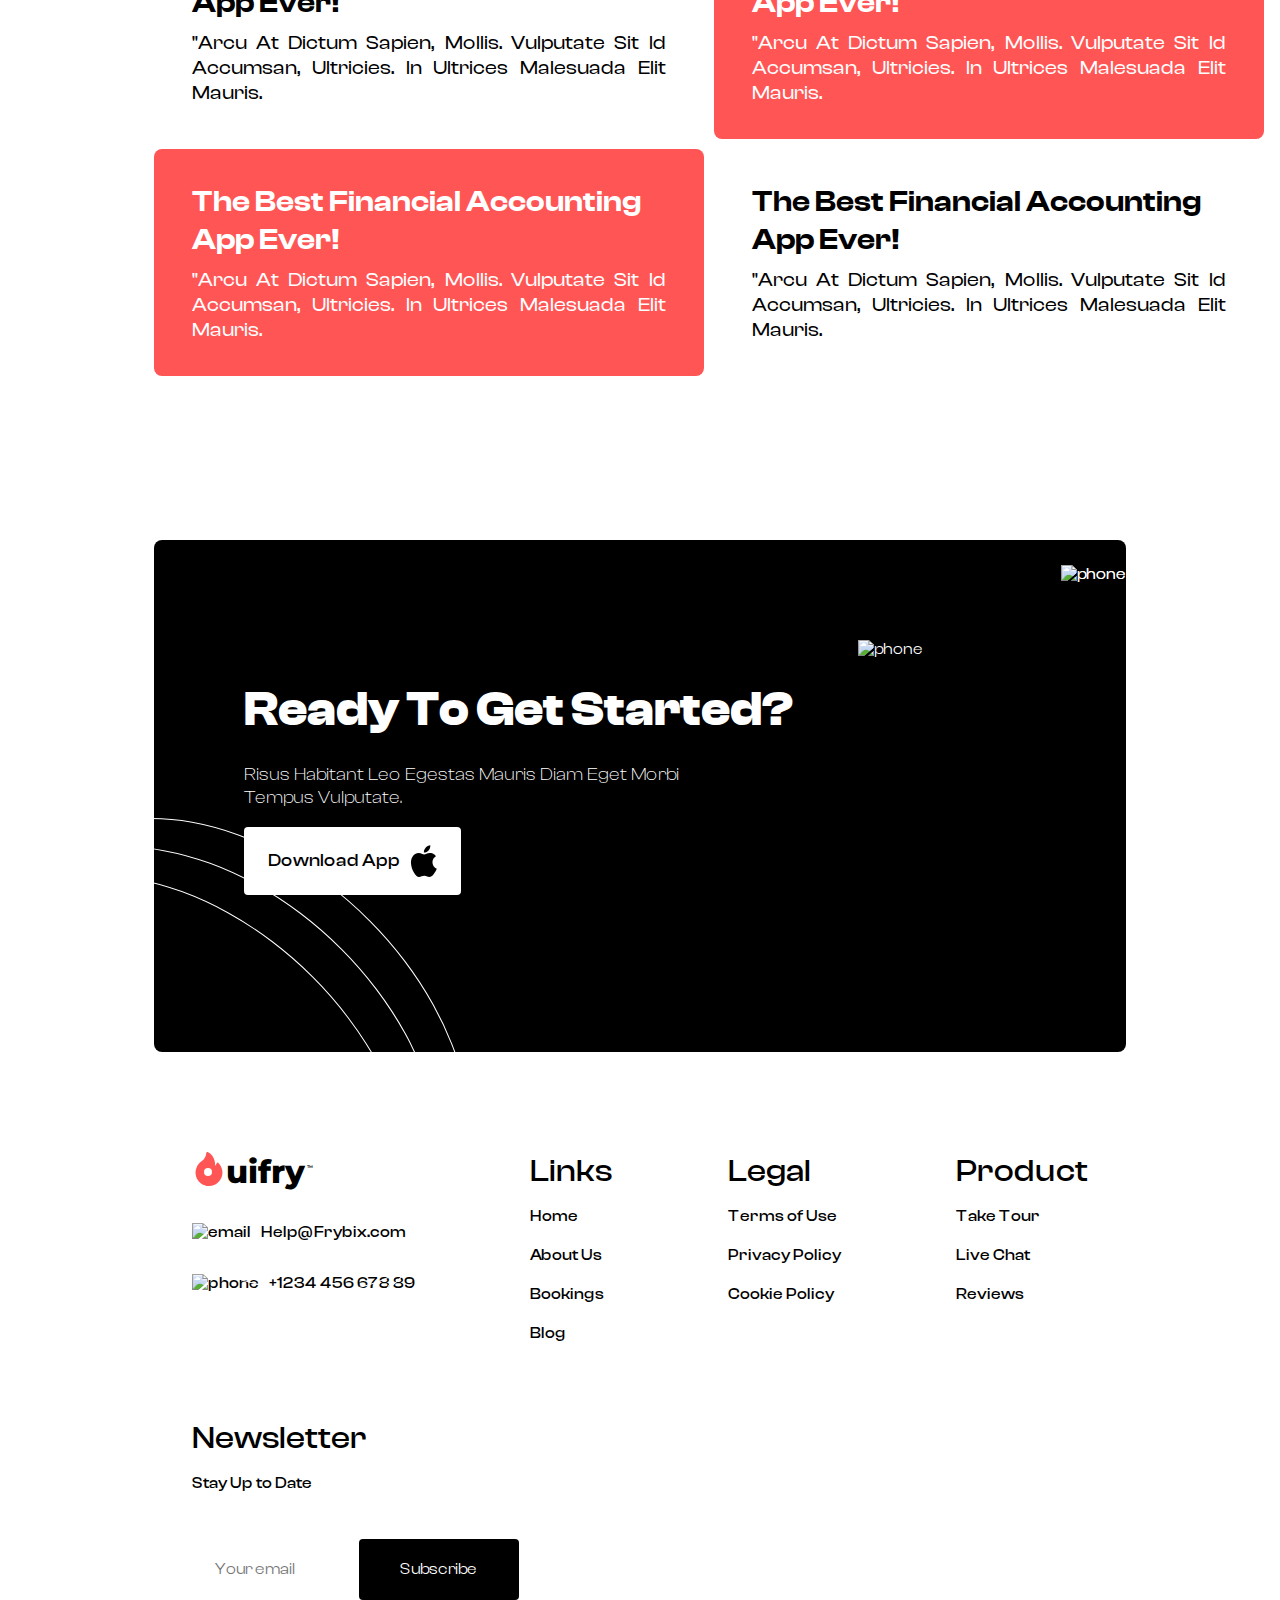
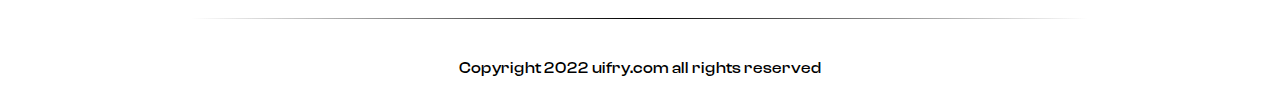
==== commit a613a23e: "added faq and readytogetstarted" ====
--- a/docs/index.html
+++ b/docs/index.html
@@ -97,7 +97,7 @@
             border: none;
             padding: 18px 38px;
             border-radius: 4px;
-            font-family: "Montserrat", sans-serif;
+            font-family: "Clash Display", sans-serif;
             font-size: 18px;
             cursor: pointer;
             transition: 0.3s;
@@ -514,7 +514,8 @@
             position: relative;
             height: max-content;
         }
-        main .advantages:nth-child(2){
+
+        main .advantages:nth-child(2) {
             width: 70%
         }
 
@@ -601,9 +602,11 @@
             z-index: -2;
             filter: blur(50px);
         }
-        .advantage4{
+
+        .advantage4 {
             padding-top: 12rem;
         }
+
         .testimonial {
             display: flex;
             flex-direction: column;
@@ -635,23 +638,27 @@
             justify-content: space-between;
         }
 
-        .reviews .sec1{
+        .reviews .sec1 {
             position: relative;
             width: 40%;
         }
-        .reviews .sec1 img{
-            position: relative;
-            top:-388px;
+
+        .reviews .sec1 img {
+            position: relative;
+            top: -388px;
             left: 100px;
         }
-        .reviews .sec1 .red{
+
+        .reviews .sec1 .red {
             top: 220px;
             left: 200px;
         }
-        .reviews .sec1 .yellow{
+
+        .reviews .sec1 .yellow {
             top: 270px;
             left: 200px;
         }
+
         .reviews .sec2 {
             letter-spacing: 0;
             width: 40%;
@@ -712,14 +719,146 @@
         .readytostart {
             color: white;
             background-color: black;
-            background-size: cover;
-            background-repeat: no-repeat;
-            width: 70%;
+            width: 76%;
             margin: 100px auto;
             border-radius: 8px;
-            display: flex;
+            height: 32rem;
+            position: relative;
+            /* display: flex;
             justify-content: space-between;
+            align-items: center; */
+        }
+
+        .readytostart .sec1 {
+            position: absolute;
+            top: 100px;
+            left: 90px;
+        }
+
+        .readytostart h2 {
+            font-size: 3rem;
+            margin-bottom: 1.5rem;
+        }
+
+        .readytostart p:nth-of-type(1) {
+            width: 500px;
+            font-size: 1.125rem;
+            font-weight: 300;
+        }
+
+        .readytostart img:nth-of-type(1) {
+            position: absolute;
+            top: 25px;
+            right: 0px;
+            z-index: 1;
+            /* display: n; */
+        }
+
+        .readytostart img:nth-of-type(2) {
+            position: absolute;
+            top: 100px;
+            right: 203px;
+            z-index: 1;
+        }
+
+        .readytostart img:nth-of-type(3) {
+            position: absolute;
+            top: 25px;
+            right: 0px;
+        }
+
+        .readytostart button {
+            color: black;
+            background-color: white;
+            border: none;
+            padding: 18px 1.5rem;
+            border-radius: 4px;
+            font-family: "Clash Display", sans-serif;
+            font-size: 18px;
+            cursor: pointer;
+            transition: 0.3s;
+            font-weight: 500;
+            display: flex;
+            gap: 10px;
+            z-index: 999;
+            justify-content: center;
             align-items: center;
+            position: relative;
+        }
+
+        .readytostart .curves:nth-of-type(1) {
+            position: absolute;
+            top: 280px;
+            left: -150px;
+            border-color: white;
+        }
+
+        .readytostart .curves:nth-of-type(2) {
+            position: absolute;
+            top: -12rem;
+            left: 60rem;
+            border-color: white;
+            transform: rotate(50deg);
+        }
+
+        .readytostart .curve {
+            border-color: white;
+        }
+
+        .faq {
+            width: 76%;
+            margin: 4rem 12%;
+            display: flex;
+            flex-direction: column;
+            padding: 4rem 0;
+        }
+
+        .faq h3 {
+            font-size: 18px;
+            color: #FF5555;
+            font-weight: 600;
+            margin: 0;
+        }
+
+        .faq h2 {
+            width: 31rem;
+            margin: 0;
+            margin-bottom: 20px;
+            font-size: 48px;
+            font-weight: 900;
+        }
+
+        .mainfaq {
+            display: grid;
+            grid-template-columns: repeat(2, 1fr);
+            gap: 10px;
+        }
+
+        .mainfaq .div1 {
+            color: #fff;
+            background-color: #f55;
+            border-radius: 8px;
+        }
+
+        .mainfaq .div1,
+        .mainfaq .div2 {
+            padding: 10px 38px;
+        }
+
+        .mainfaq h5 {
+            margin-top: 1.5rem;
+            margin-bottom: 0.5rem;
+            width: 474px;
+            font-weight: 600;
+            font-size: 30px;
+        }
+
+        .mainfaq p {
+            margin: 0;
+            margin-bottom: 1.5rem;
+            font-weight: 450;
+            font-size: 20px;
+            text-align: justify;
         }
 
         footer {
@@ -800,13 +939,15 @@
             height: 81px;
             color: #81848A;
             display: flex;
-            justify-content: space-around;
+            justify-content: space-evenly;
+            gap: 40px;
             align-items: center;
             box-shadow: 10px 10px 300px -110px rgba(0, 0, 0, 1);
         }
 
         .newsletter form input {
             height: 100%;
+            width: 100px;
             outline: none;
             border: 0;
             font-size: small;
@@ -826,6 +967,7 @@
             height: 61px;
             background-color: #000;
             border-radius: 0.25rem;
+            padding: 0 2.5rem;
             color: #fff;
             font-family: "Clash Display", sans-serif;
             font-size: 1rem;
@@ -1131,15 +1273,81 @@
                 </div>
             </div>
         </div>
-        <div class="faq"></div>
-        <div class="readytostart"></div>
+        <div class="faq">
+            <h3>FAQ</h3>
+            <h2>Frequently Asked Questions</h2>
+            <div class="mainfaq">
+                <div class="div1">
+                    <h5>The Best Financial Accounting App Ever!</h5>
+                    <p>"Arcu At Dictum Sapien, Mollis. Vulputate Sit ld
+                        Accumsan, Ultricies. In Ultrices Malesuada Elit Mauris.</p>
+                </div>
+                <div class="div2">
+                    <h5>The Best Financial Accounting App Ever!</h5>
+                    <p>"Arcu At Dictum Sapien, Mollis. Vulputate Sit ld
+                        Accumsan, Ultricies. In Ultrices Malesuada Elit Mauris.</p>
+                </div>
+                <div class="div2">
+                    <h5>The Best Financial Accounting App Ever!</h5>
+                    <p>"Arcu At Dictum Sapien, Mollis. Vulputate Sit ld
+                        Accumsan, Ultricies. In Ultrices Malesuada Elit Mauris.</p>
+                </div>
+                <div class="div1">
+                    <h5>The Best Financial Accounting App Ever!</h5>
+                    <p>"Arcu At Dictum Sapien, Mollis. Vulputate Sit ld
+                        Accumsan, Ultricies. In Ultrices Malesuada Elit Mauris.</p>
+                </div>
+                <div class="div1">
+                    <h5>The Best Financial Accounting App Ever!</h5>
+                    <p>"Arcu At Dictum Sapien, Mollis. Vulputate Sit ld
+                        Accumsan, Ultricies. In Ultrices Malesuada Elit Mauris.</p>
+                </div>
+                <div class="div2">
+                    <h5>The Best Financial Accounting App Ever!</h5>
+                    <p>"Arcu At Dictum Sapien, Mollis. Vulputate Sit ld
+                        Accumsan, Ultricies. In Ultrices Malesuada Elit Mauris.</p>
+                </div>
+            </div>
+        </div>
+        <div class="readytostart">
+            <div class="sec1">
+                <h2>Ready To Get Started?</h2>
+                <p>Risus Habitant Leo Egestas Mauris Diam Eget Morbi Tempus
+                    Vulputate.</p>
+                <button><span>Download App</span> <svg width="27" height="32" viewBox="0 0 27 32" fill="none"
+                        xmlns="http://www.w3.org/2000/svg">
+                        <path
+                            d="M22.4892 17.2064C22.4874 13.2116 25.812 11.2907 25.9667 11.205C24.1126 8.46019 21.2083 8.06251 20.1836 8.02764C17.7406 7.75409 15.3623 9.44829 14.1163 9.43843C12.8502 9.42842 10.9457 7.98136 8.87544 8.00518C6.21565 8.02426 3.71822 9.54358 2.33953 11.9148C-0.512461 16.7569 1.5278 23.9194 4.19632 27.8751C5.5275 29.8127 7.08481 31.973 9.14865 31.9157C11.1656 31.8513 11.9321 30.6529 14.3638 30.6722C16.7754 30.6912 17.4753 31.9815 19.5791 31.9513C21.7431 31.935 23.1247 30.0455 24.4396 28.1154C26.0179 25.9198 26.6581 23.7501 26.6857 23.6433C26.6324 23.6094 22.4917 21.9908 22.4892 17.2064ZM18.6098 5.42563C19.7057 4.07596 20.4638 2.24183 20.271 0.366706C18.7029 0.421186 16.7254 1.42265 15.5895 2.7386C14.5822 3.90162 13.6693 5.80811 13.8896 7.60986C15.6437 7.75085 17.4671 6.74817 18.6098 5.42563Z"
+                            fill="black" />
+                    </svg>
+                </button>
+                <span class="curves">
+                    <span class="curve"></span>
+                    <span class="curve"></span>
+                    <span class="curve"></span>
+                </span>
+                <span class="curves">
+                    <span class="curve"></span>
+                    <span class="curve"></span>
+                    <span class="curve"></span>
+                </span>
+            </div>
+            <img src="2.svg" alt="phone">
+            <img src="1.svg" alt="phone">
+            <img src="3.svg" alt="phone">
+        </div>
     </main>
     <footer>
         <div class="subfooter">
             <div class="contact">
                 <div class="logo">
-                    <img src="https://financeapp-landing-page.vercel.app/assets/logo.png" alt="logo">
-                    <img src="https://financeapp-landing-page.vercel.app/assets/Vector.png" alt="uifry">
+                    <svg width="34" height="34" viewBox="0 0 34 34" fill="none" xmlns="http://www.w3.org/2000/svg">
+                        <path
+                            d="M26.3829 10.8852C26.1564 10.6651 25.8387 10.5651 25.5277 10.6163C25.2162 10.6672 24.9472 10.8628 24.8027 11.1434C24.3057 12.1089 23.6745 12.9961 22.9318 13.7805C23.0058 13.2139 23.0431 12.6439 23.0431 12.0724C23.0431 10.9759 22.8961 9.84742 22.6061 8.71805C21.6527 5.00853 19.1525 1.87144 15.7468 0.111205C15.4503 -0.0419942 15.097 -0.0366153 14.8053 0.125549C14.5136 0.287779 14.3226 0.585213 14.2964 0.917908C14.0309 4.28895 12.2945 7.35586 9.52981 9.33424C9.49322 9.3606 9.4569 9.38729 9.42057 9.41386C9.34534 9.46891 9.27441 9.52097 9.20814 9.56467C9.19778 9.57157 9.18749 9.57861 9.17739 9.58585C7.43861 10.8308 6.00391 12.4903 5.0282 14.3854C4.03675 16.3131 3.53406 18.3818 3.53406 20.5336C3.53406 21.6299 3.68101 22.7583 3.97088 23.8879C5.50055 29.8417 10.8585 33.9999 17.0004 33.9999C24.4253 33.9999 30.4659 27.9589 30.4659 20.5336C30.4659 16.872 29.0159 13.4454 26.3829 10.8852Z"
+                            fill="#FF5555" />
+                        <circle cx="16" cy="20" r="4" fill="white" />
+                    </svg>
+                    <span>uifry</span><sup>TM</sup>
                 </div>
                 <ul>
                     <li>
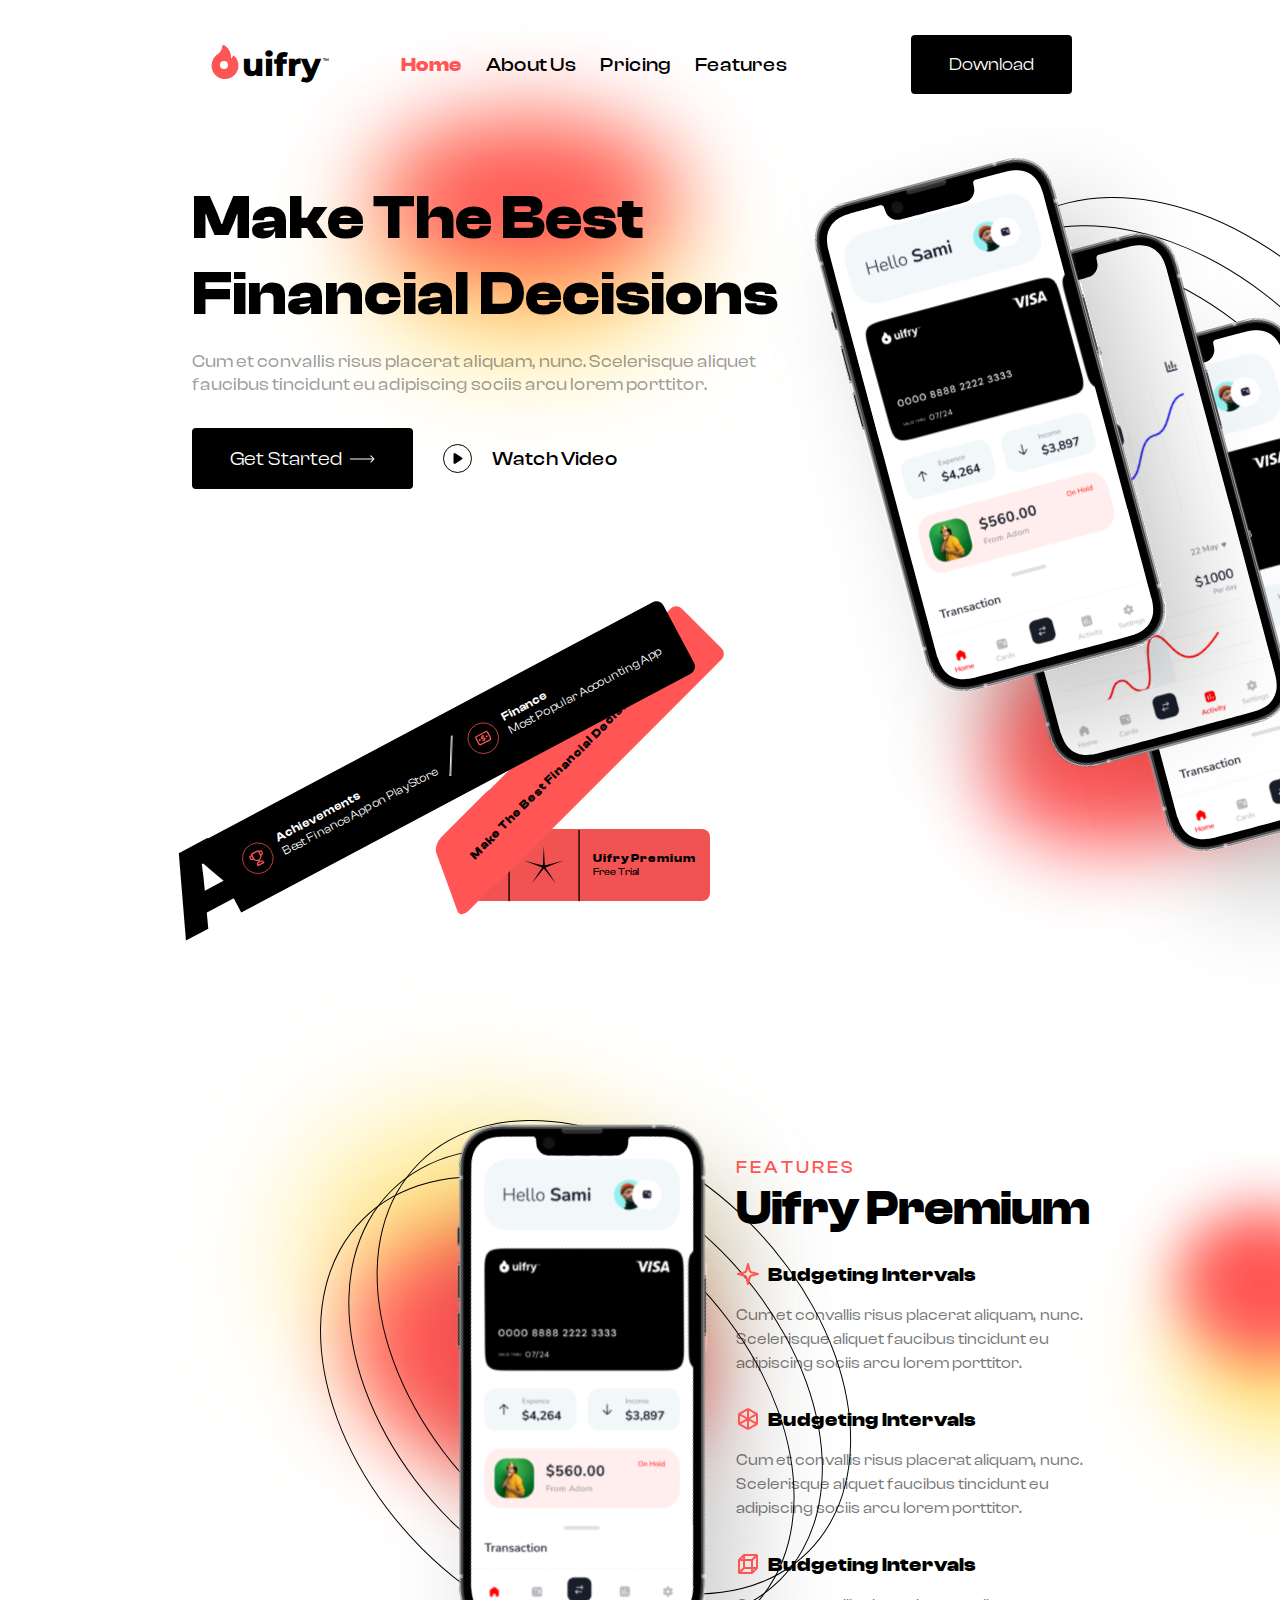
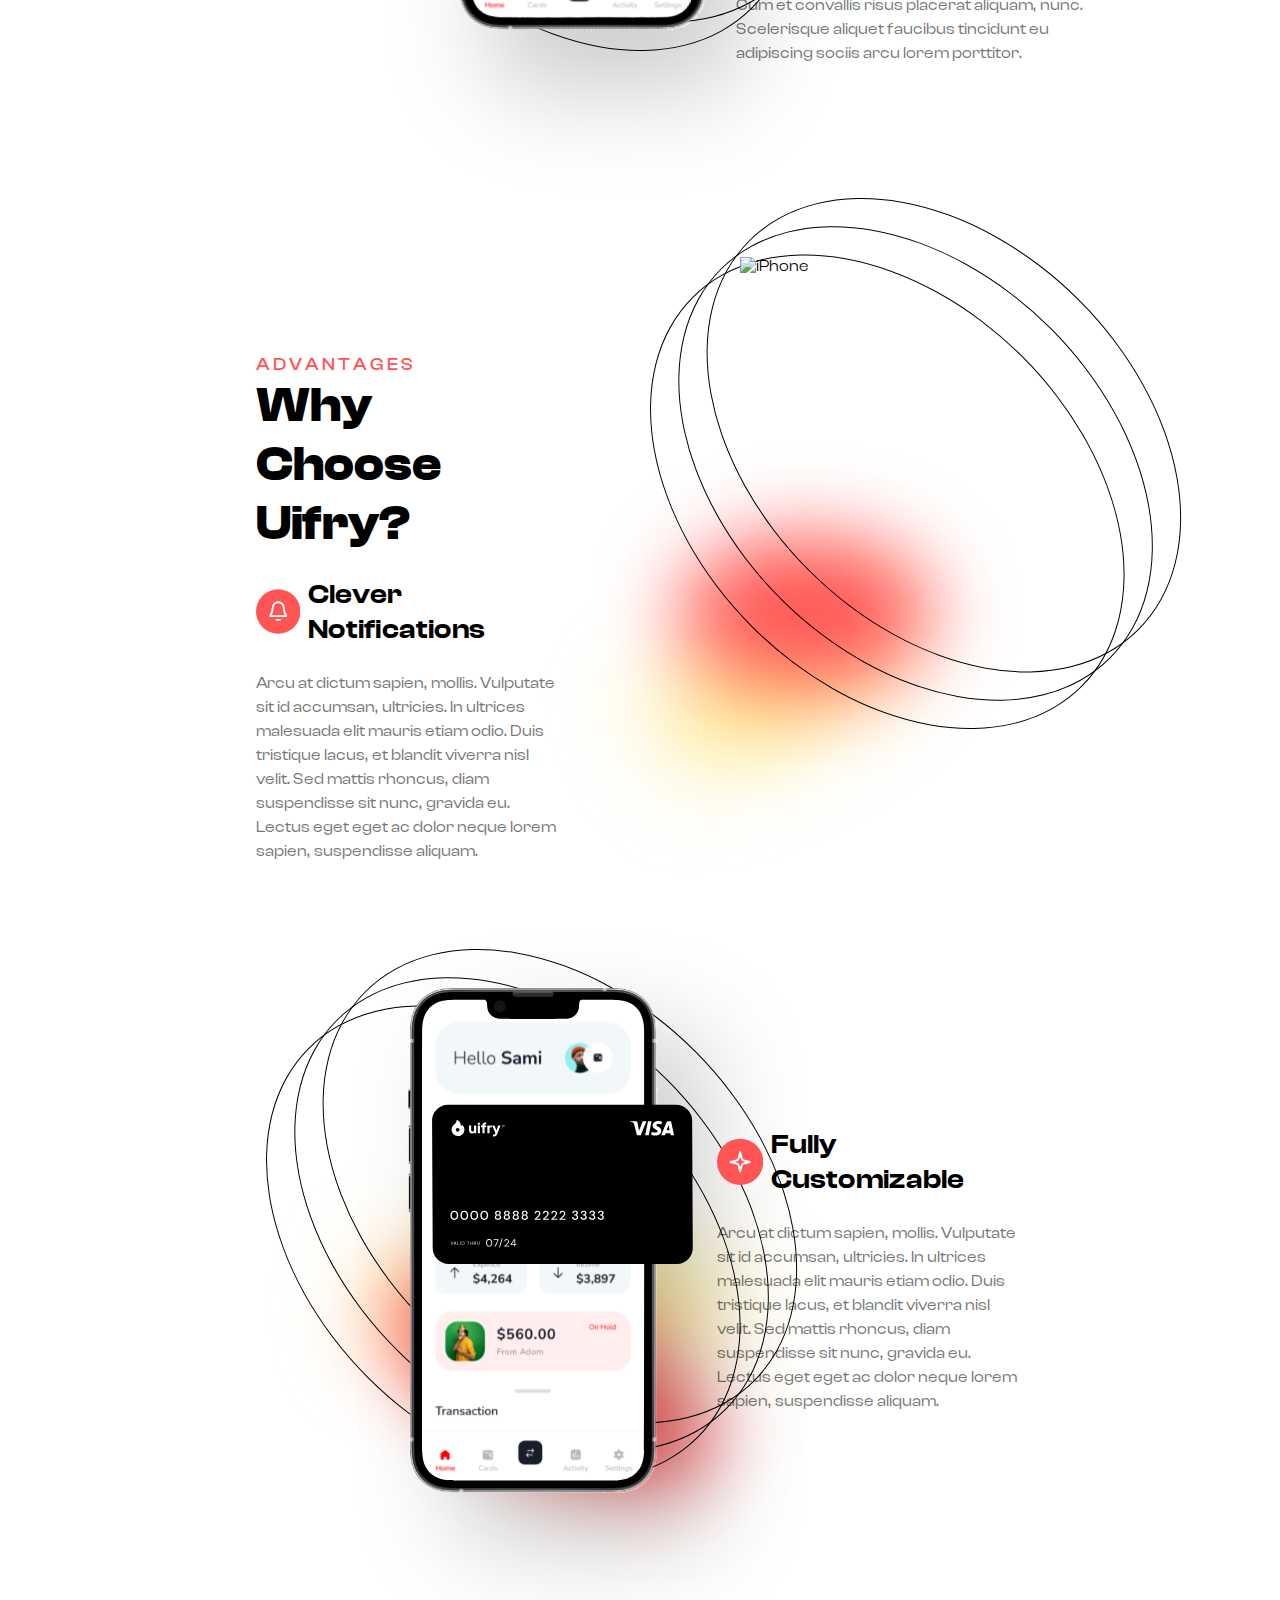
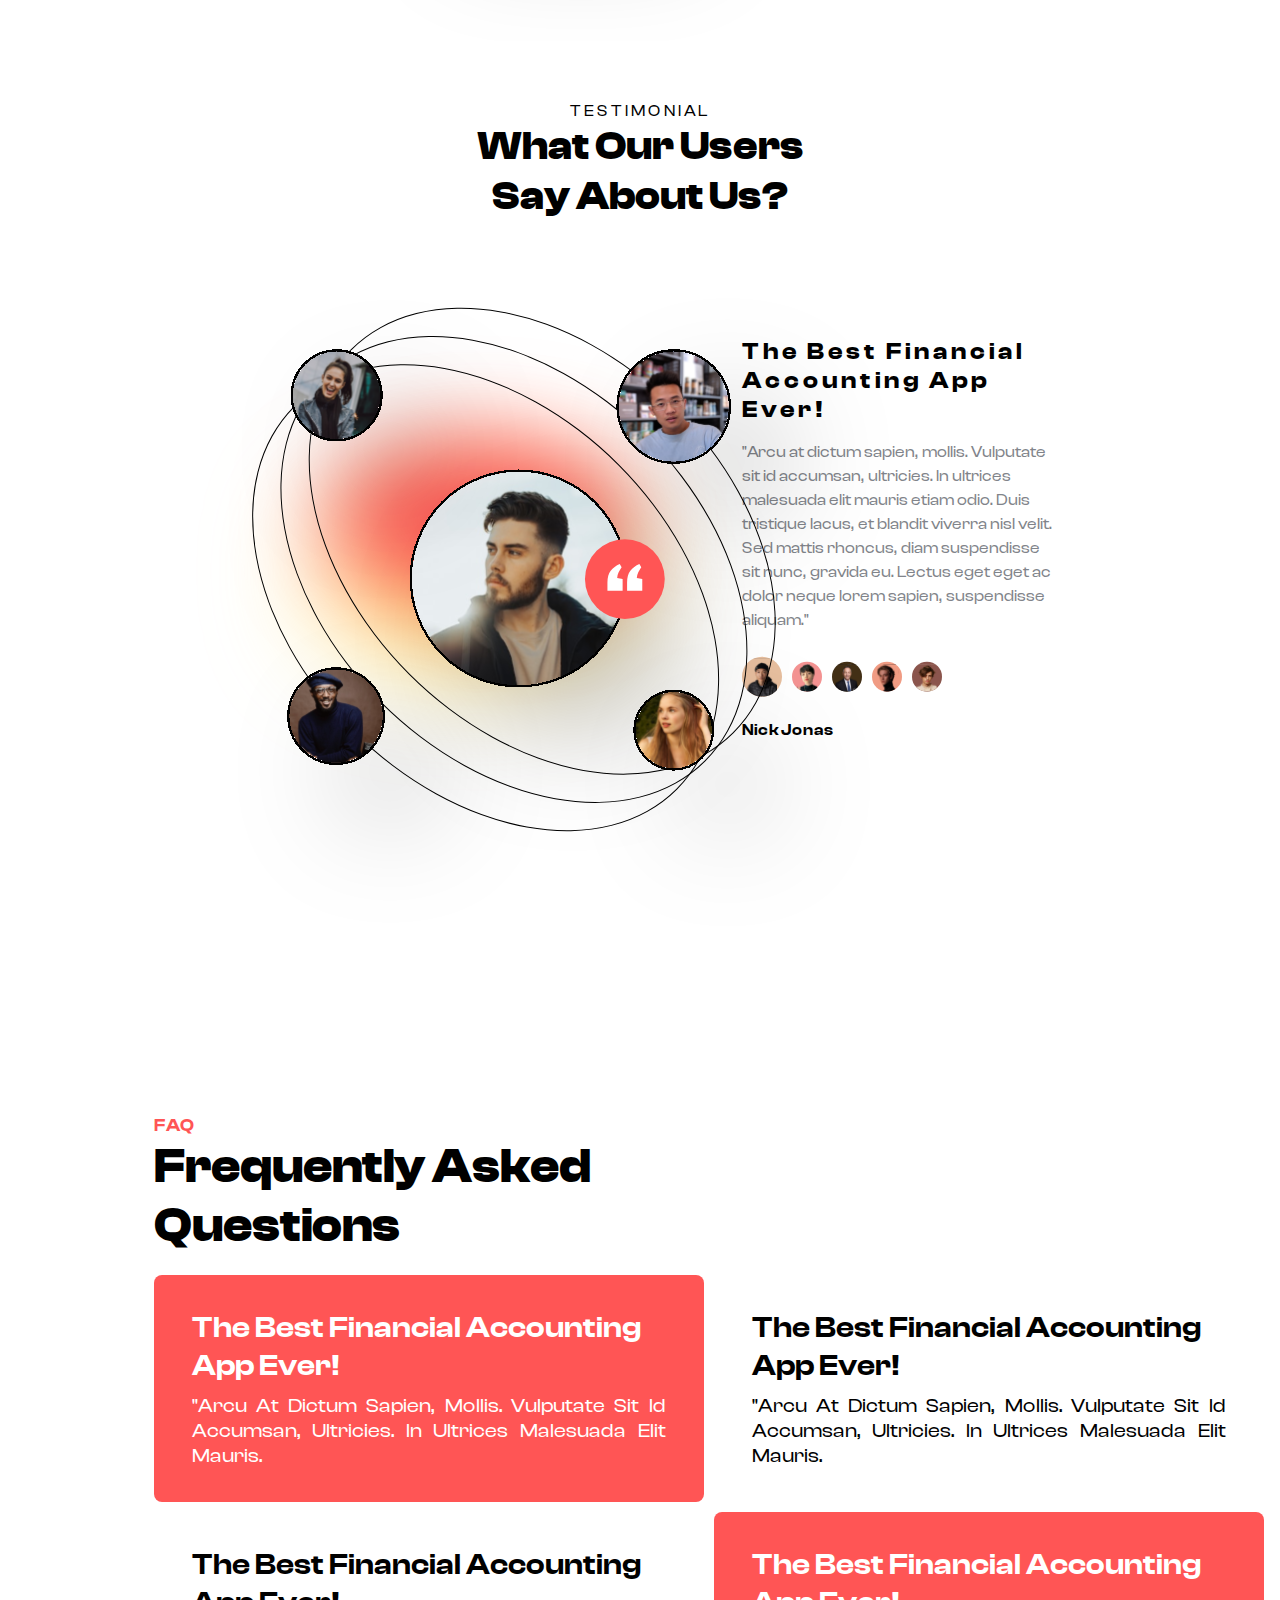
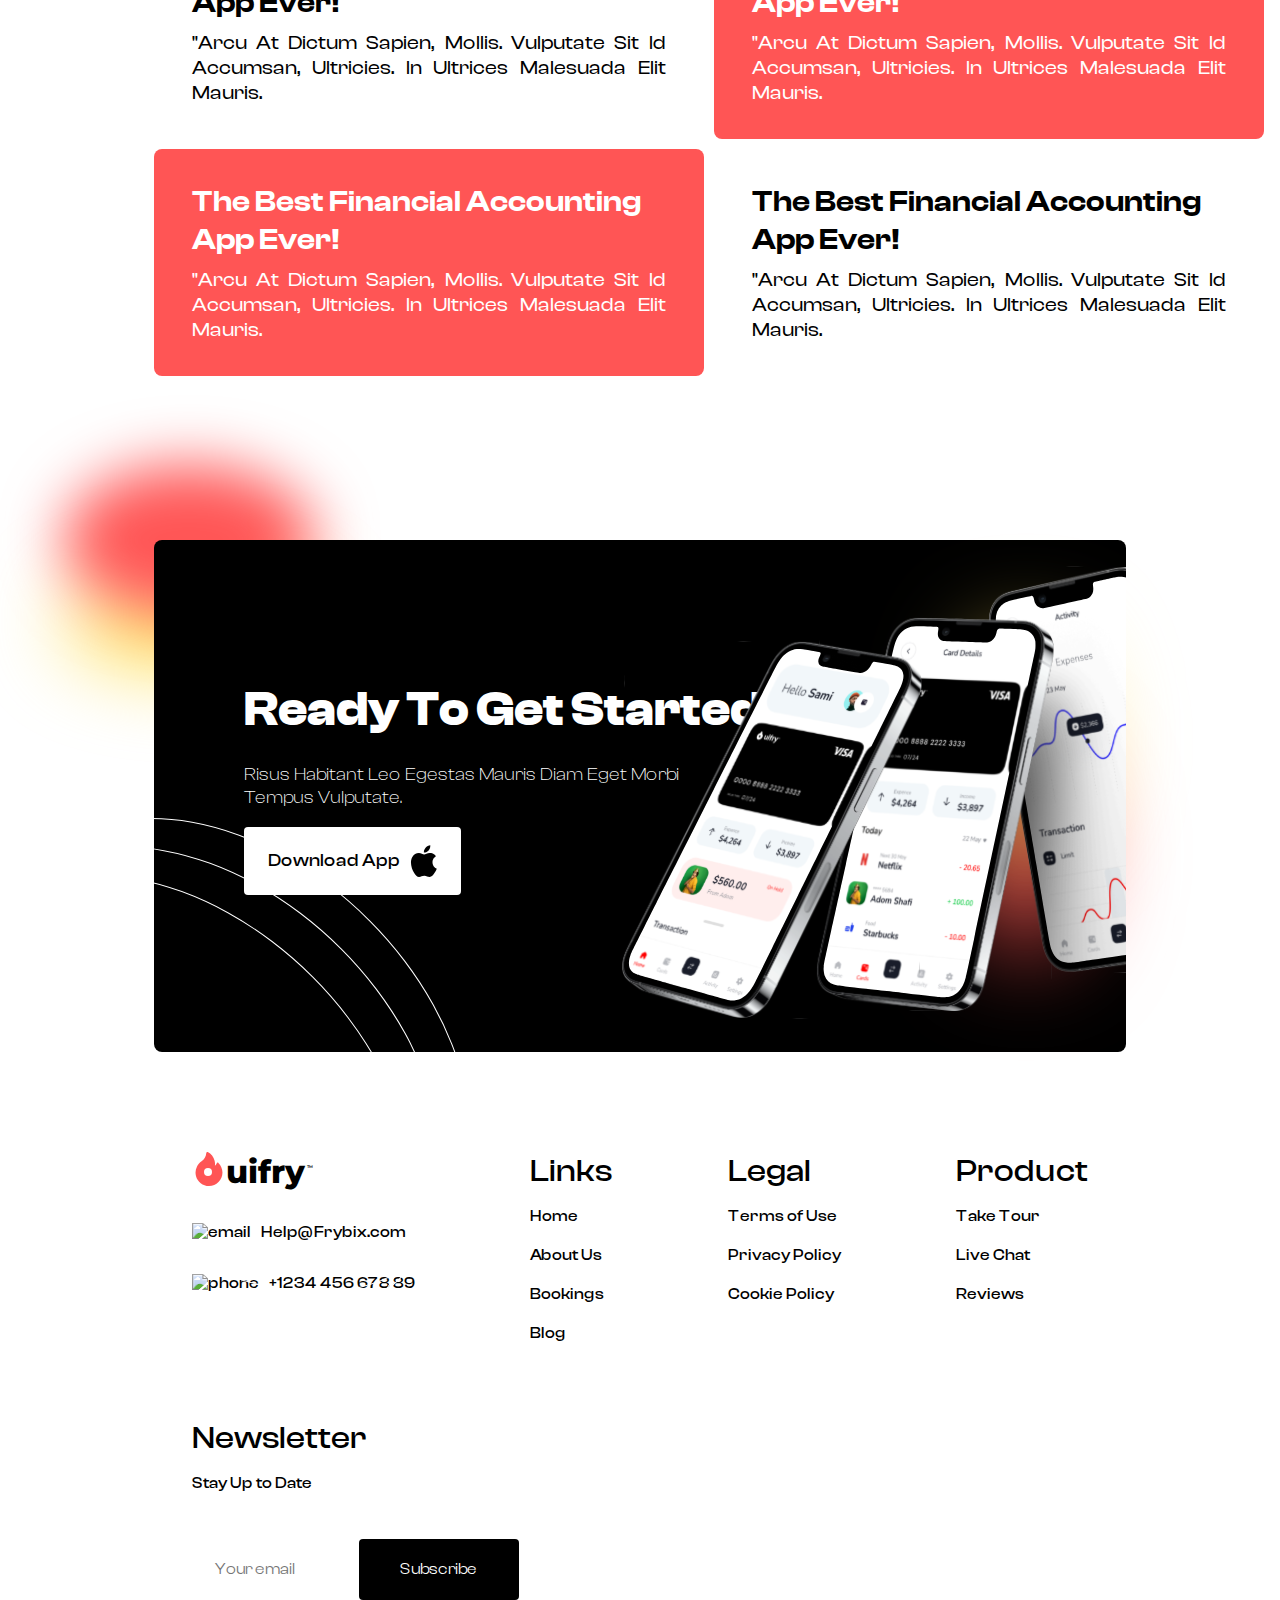
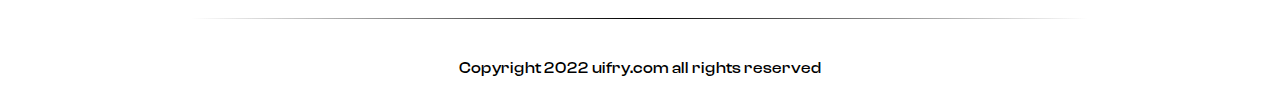
==== commit e0ea1b19: "added logo to the title, red yellow part completed, only stars left and responsiveness" ====
--- a/docs/index.html
+++ b/docs/index.html
@@ -4,7 +4,8 @@
 <head>
     <meta charset="UTF-8">
     <meta name="viewport" content="width=device-width, initial-scale=1.0">
-    <title>Document</title>
+    <link rel='icon' href="Frame.svg" type="image/x-icon">
+    <title>Uifry</title>
     <link rel="preconnect" href="https://fonts.googleapis.com">
     <link rel="preconnect" href="https://fonts.gstatic.com" crossorigin>
     <link href="https://fonts.googleapis.com/css2?family=Montserrat:ital,wght@0,100..900;1,100..900&display=swap"
@@ -729,6 +730,53 @@
             align-items: center; */
         }
 
+        .readytostart .red1 {
+            position: absolute;
+            width: 250px;
+            height: 150px;
+            border-radius: 50%;
+            background-color: #FF5555;
+            z-index: -1;
+            filter: blur(30px);
+            top: -75px;
+            left: -90px;
+        }
+
+        .readytostart .yellow1 {
+            position: absolute;
+            width: 250px;
+            height: 100px;
+            top: 30px;
+            left: -90px;
+            border-radius: 50%;
+            background-color: #ffe15d;
+            z-index: -2;
+            filter: blur(40px);
+        }
+
+        .readytostart .red2 {
+            position: absolute;
+            width: 100px;
+            height: 200px;
+            border-radius: 50%;
+            background-color: #FF5555;
+            filter: blur(50px);
+            z-index: 0;
+            bottom: 100px;
+            right: 50px;
+        }
+
+        .readytostart .yellow2 {
+            position: absolute;
+            width: 100px;
+            height: 200px;
+            bottom: 210px;
+            right: 50px;
+            border-radius: 50%;
+            background-color: #ffe15d;
+            filter: blur(50px);
+        }
+
         .readytostart .sec1 {
             position: absolute;
             top: 100px;
@@ -750,7 +798,7 @@
             position: absolute;
             top: 25px;
             right: 0px;
-            z-index: 1;
+            z-index: 3;
             /* display: n; */
         }
 
@@ -758,13 +806,14 @@
             position: absolute;
             top: 100px;
             right: 203px;
-            z-index: 1;
+            z-index: 3;
         }
 
         .readytostart img:nth-of-type(3) {
             position: absolute;
             top: 25px;
             right: 0px;
+            z-index: 2;
         }
 
         .readytostart button {
@@ -962,6 +1011,7 @@
         }
 
         .newsletter form button {
+            cursor: pointer;
             border: 0;
             width: 160px;
             height: 61px;
@@ -1335,6 +1385,10 @@
             <img src="2.svg" alt="phone">
             <img src="1.svg" alt="phone">
             <img src="3.svg" alt="phone">
+            <span class="red1"></span>
+            <span class="yellow1"></span>
+            <span class="red2"></span>
+            <span class="yellow2"></span>
         </div>
     </main>
     <footer>
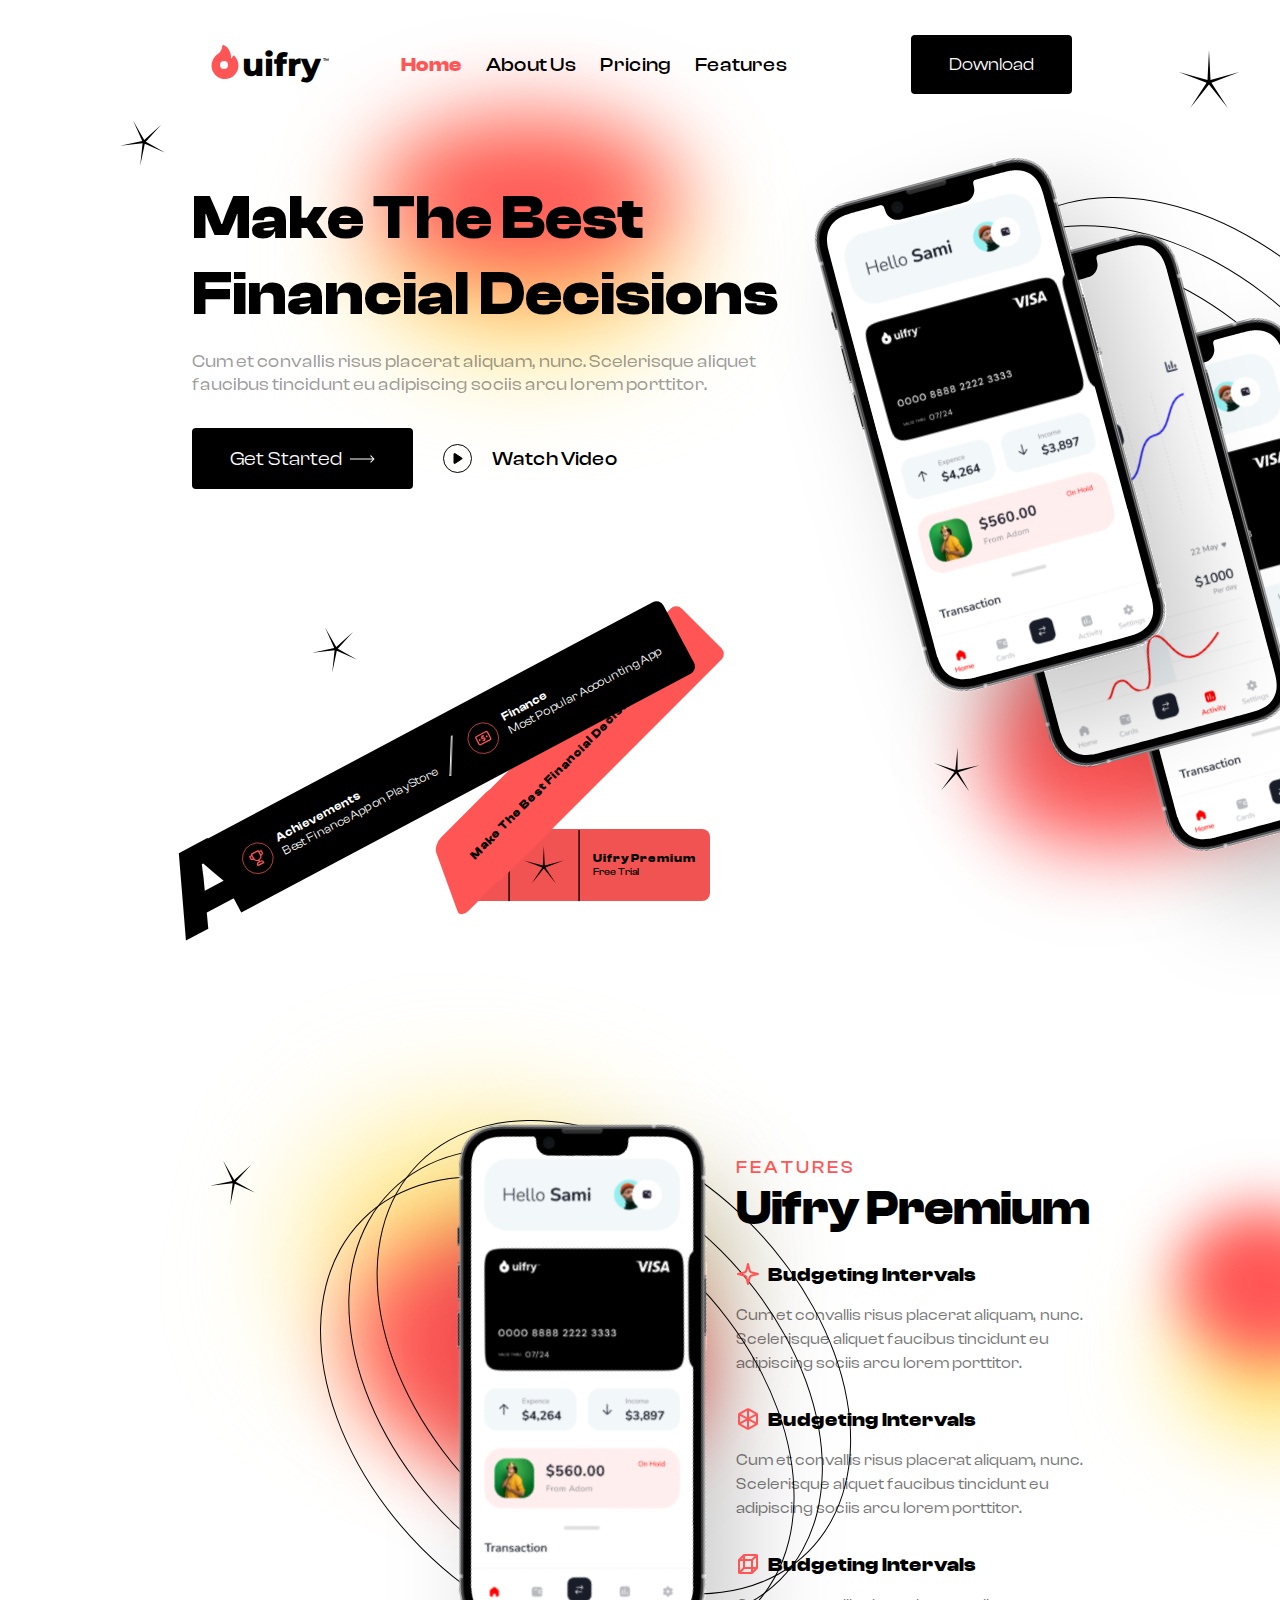
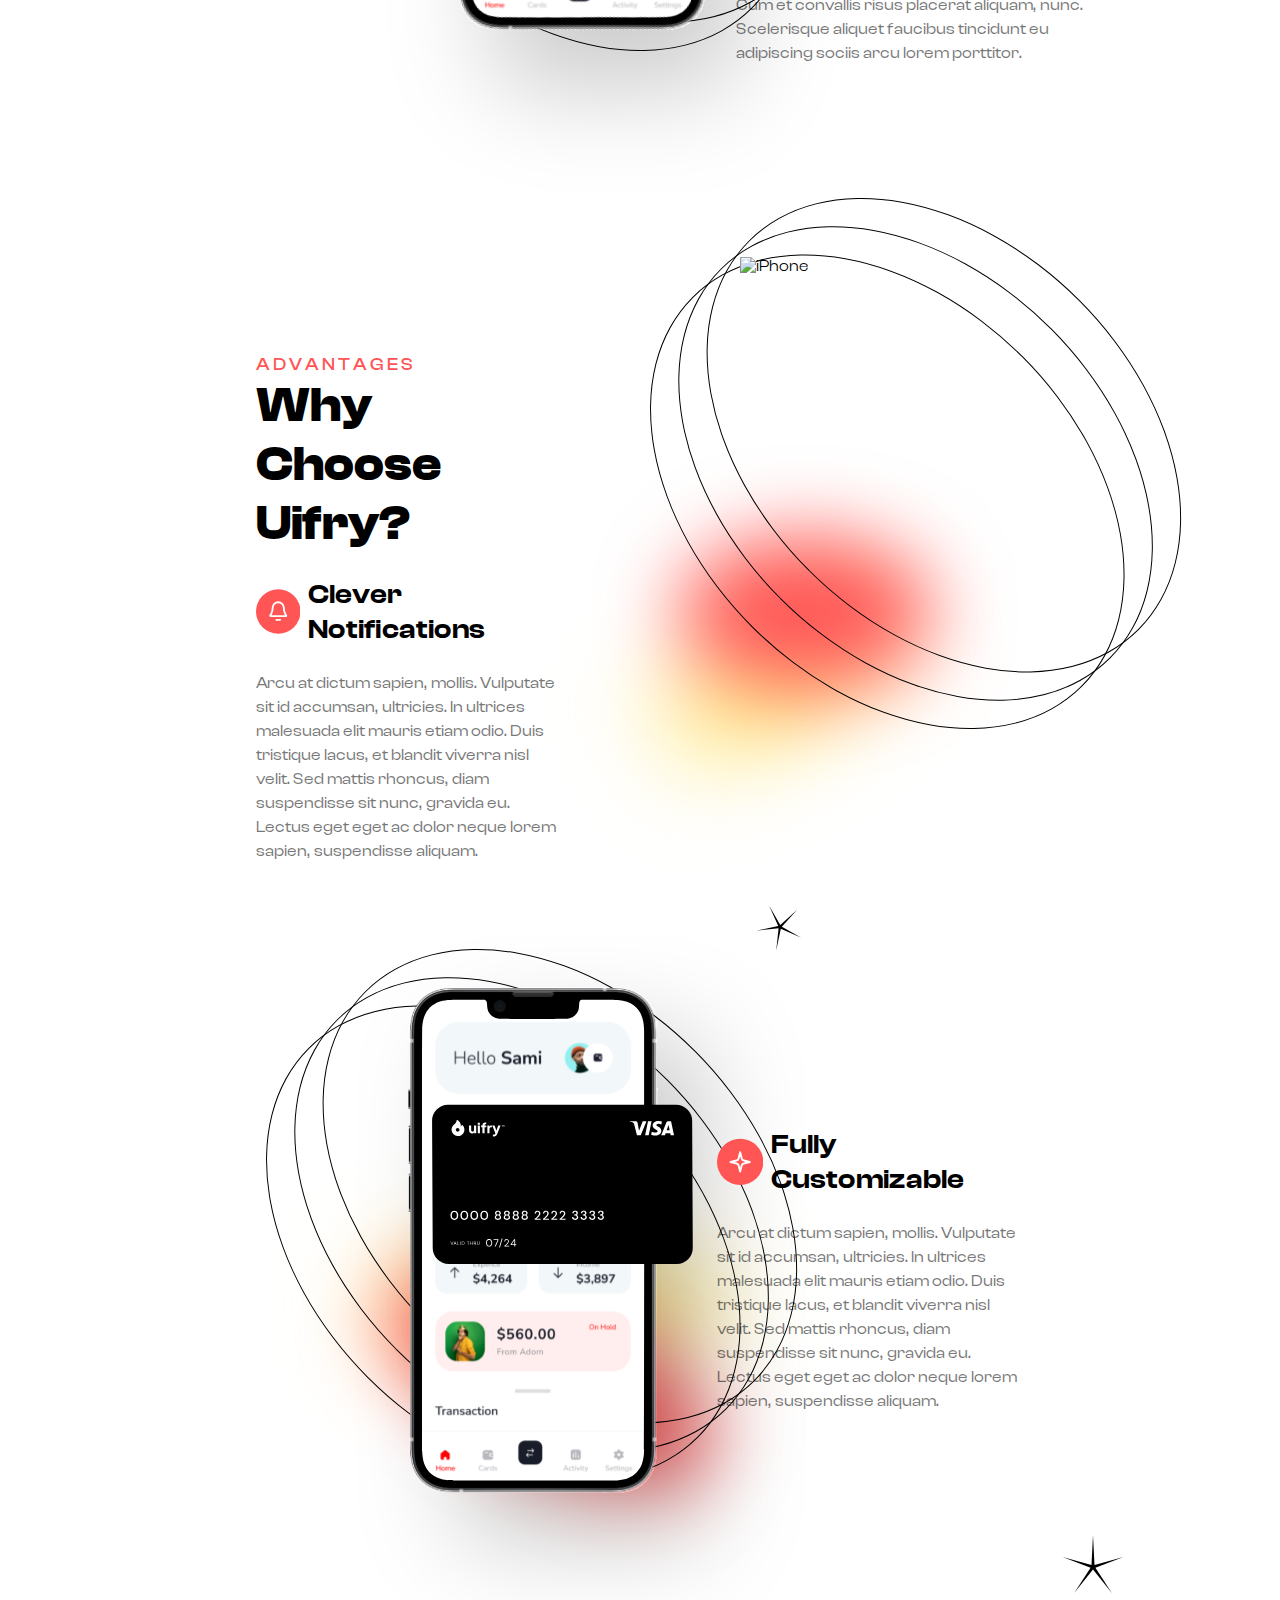
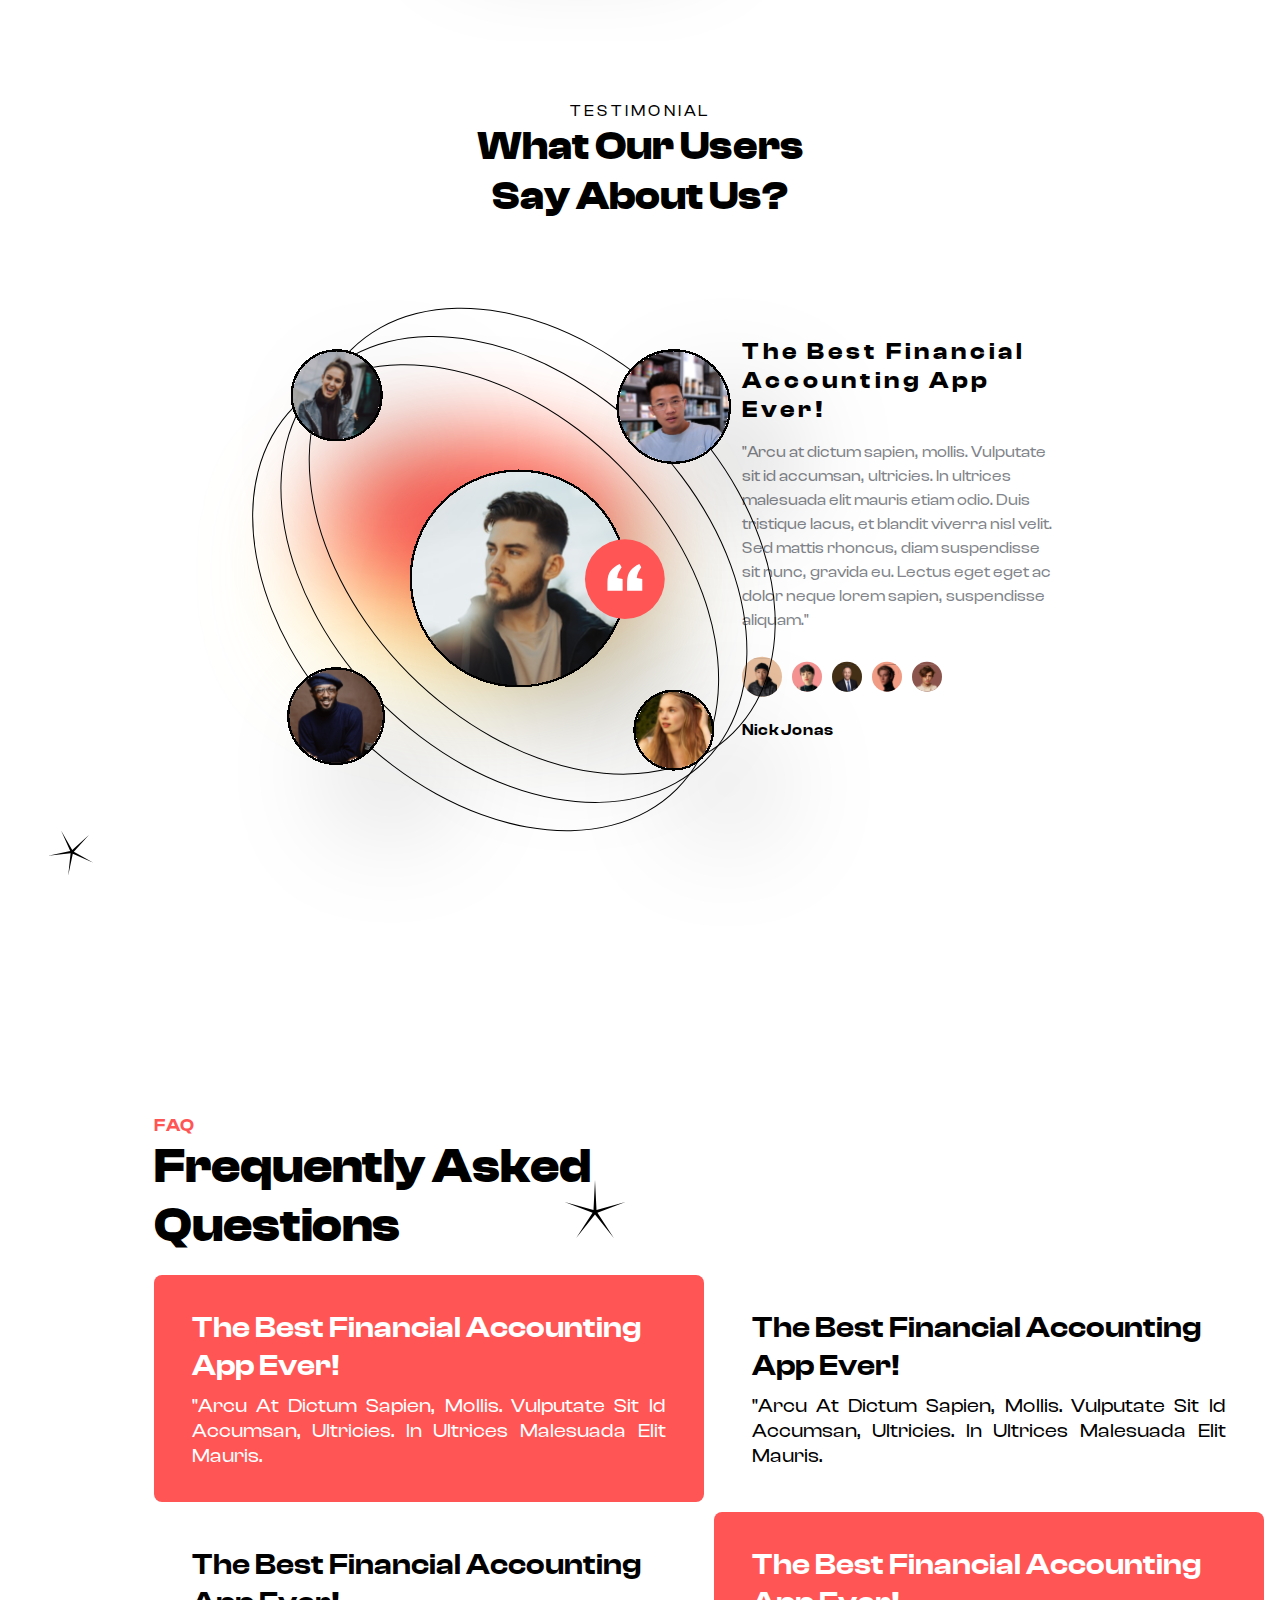
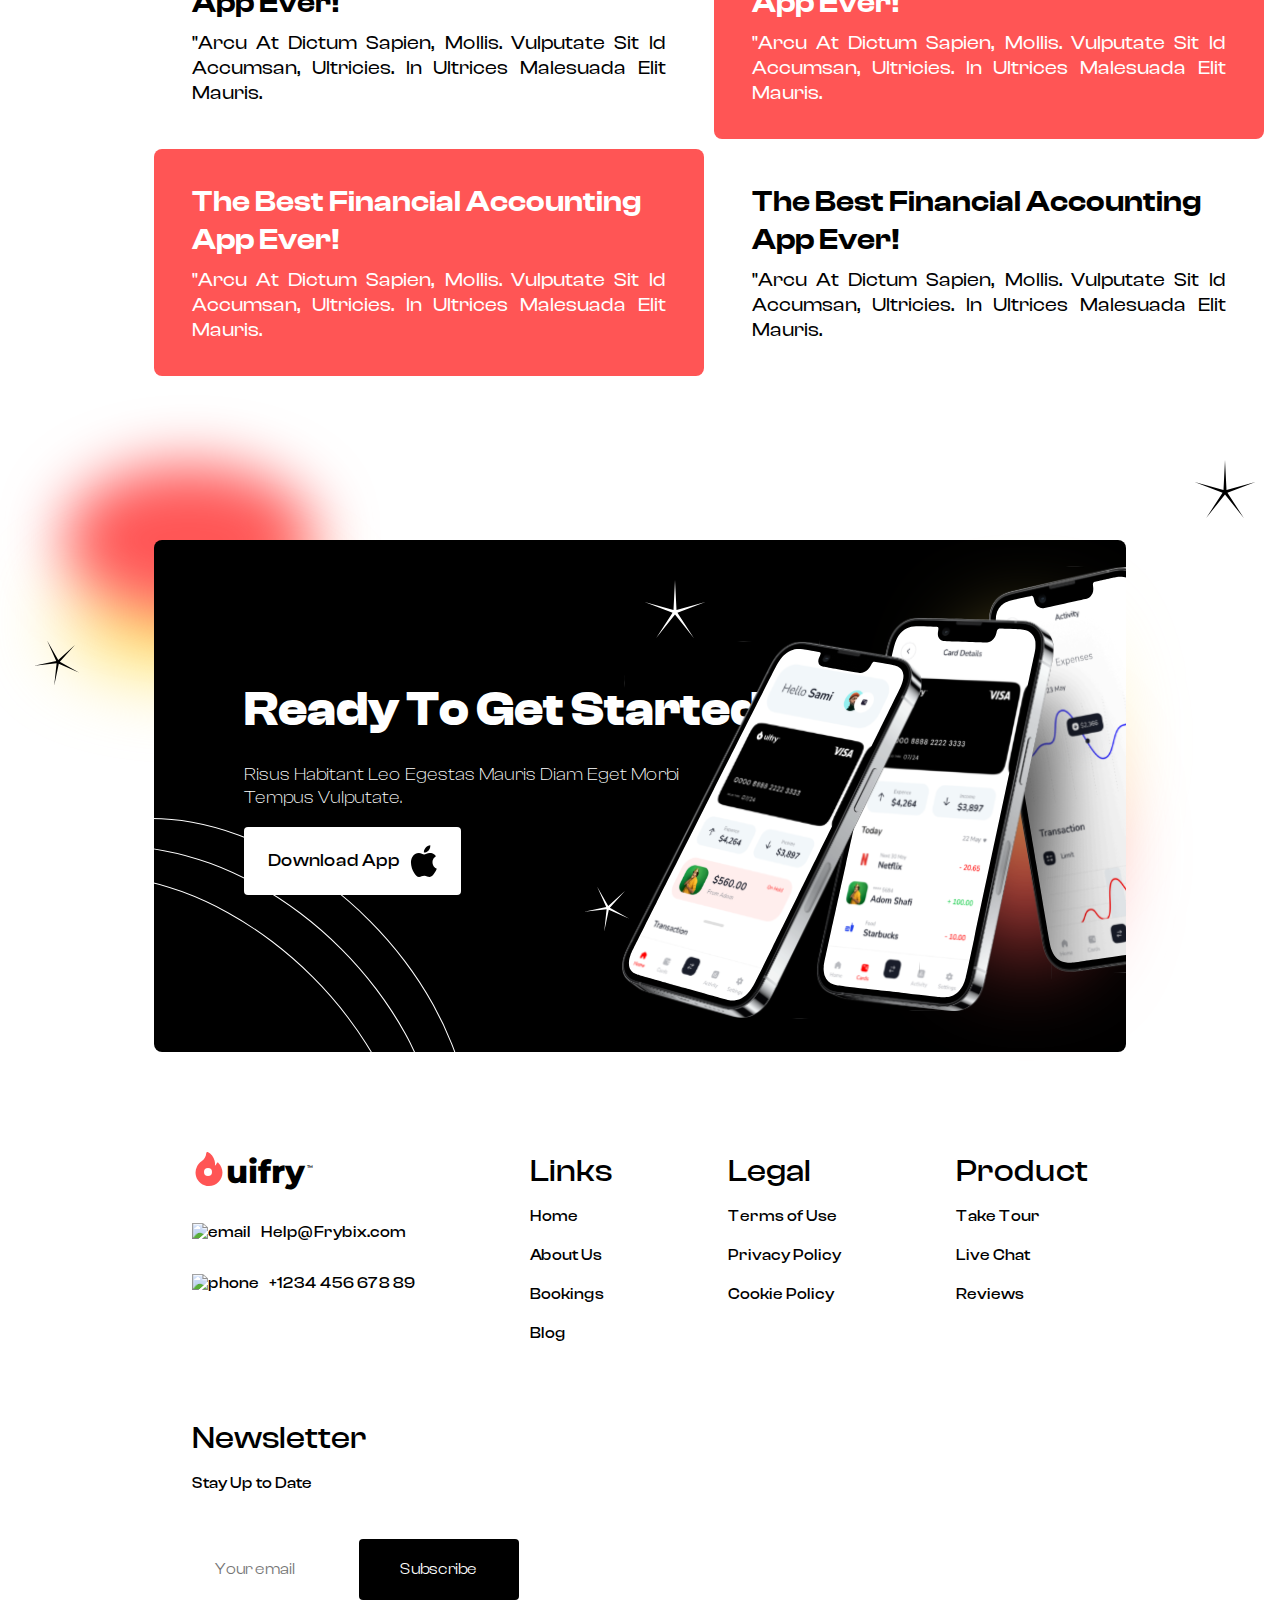
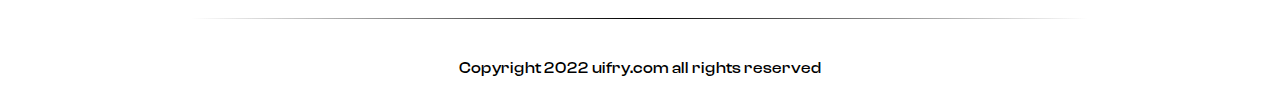
==== commit a43793b5: "added stars, effect to apple button" ====
--- a/docs/index.html
+++ b/docs/index.html
@@ -109,6 +109,18 @@
             background-color: #f55;
         }
 
+        .star1 {
+            position: absolute;
+            top: 120px;
+            left: 120px;
+        }
+
+        .star2 {
+            position: absolute;
+            top: 50px;
+            right: 40px;
+        }
+
         .hero {
             display: flex;
             justify-content: center;
@@ -194,7 +206,14 @@
         }
 
         .clip {
+            position: relative;
             margin-top: 4em;
+        }
+
+        .clip .star1 {
+            position: absolute;
+            top: 60px;
+            left: 120px;
         }
 
         .a {
@@ -330,6 +349,13 @@
             position: relative;
         }
 
+        .phones .star1 {
+            position: absolute;
+            top: 575px;
+            left: 40px;
+            transform: rotate(30deg);
+        }
+
         .curves {
             display: grid;
             grid-template-rows: 40px 40px;
@@ -393,6 +419,11 @@
             position: relative;
         }
 
+        .feature1 .star1 {
+            top: 100px;
+            left: -100px;
+        }
+
         .feature1 img {
             position: relative;
             left: 20px;
@@ -516,10 +547,6 @@
             height: max-content;
         }
 
-        main .advantages:nth-child(2) {
-            width: 70%
-        }
-
         .advantage1,
         .advantage4 {
             display: flex;
@@ -608,6 +635,21 @@
             padding-top: 12rem;
         }
 
+        .advantage2 .star2 {
+            top: 0px;
+            right: -400px;
+        }
+
+        .advantage3 .star1 {
+            top: -30px;
+            left: 500px;
+        }
+
+        .advantage4 .star2 {
+            top: 600px;
+            right: -100px;
+        }
+
         .testimonial {
             display: flex;
             flex-direction: column;
@@ -706,6 +748,11 @@
             text-align: left;
         }
 
+        .testimonial .sec1 .star1 {
+            top: -500px;
+            left: -80px;
+        }
+
         .people {
             display: flex;
             align-items: center;
@@ -715,6 +762,68 @@
 
         .sec2 p:last-child {
             font-weight: 600;
+        }
+
+        .faq {
+            width: 76%;
+            margin: 4rem 12%;
+            display: flex;
+            flex-direction: column;
+            padding: 4rem 0;
+            position: relative;
+        }
+
+        .faq .star2 {
+            top: 130px;
+            right: 500px;
+        }
+
+        .faq h3 {
+            font-size: 18px;
+            color: #FF5555;
+            font-weight: 600;
+            margin: 0;
+        }
+
+        .faq h2 {
+            width: 31rem;
+            margin: 0;
+            margin-bottom: 20px;
+            font-size: 48px;
+            font-weight: 900;
+        }
+
+        .mainfaq {
+            display: grid;
+            grid-template-columns: repeat(2, 1fr);
+            gap: 10px;
+        }
+
+        .mainfaq .div1 {
+            color: #fff;
+            background-color: #f55;
+            border-radius: 8px;
+        }
+
+        .mainfaq .div1,
+        .mainfaq .div2 {
+            padding: 10px 38px;
+        }
+
+        .mainfaq h5 {
+            margin-top: 1.5rem;
+            margin-bottom: 0.5rem;
+            width: 474px;
+            font-weight: 600;
+            font-size: 30px;
+        }
+
+        .mainfaq p {
+            margin: 0;
+            margin-bottom: 1.5rem;
+            font-weight: 450;
+            font-size: 20px;
+            text-align: justify;
         }
 
         .readytostart {
@@ -833,6 +942,7 @@
             justify-content: center;
             align-items: center;
             position: relative;
+            transition: 0.3s;
         }
 
         .readytostart .curves:nth-of-type(1) {
@@ -854,63 +964,32 @@
             border-color: white;
         }
 
-        .faq {
-            width: 76%;
-            margin: 4rem 12%;
-            display: flex;
-            flex-direction: column;
-            padding: 4rem 0;
-        }
-
-        .faq h3 {
-            font-size: 18px;
-            color: #FF5555;
-            font-weight: 600;
-            margin: 0;
-        }
-
-        .faq h2 {
-            width: 31rem;
-            margin: 0;
-            margin-bottom: 20px;
-            font-size: 48px;
-            font-weight: 900;
-        }
-
-        .mainfaq {
-            display: grid;
-            grid-template-columns: repeat(2, 1fr);
-            gap: 10px;
-        }
-
-        .mainfaq .div1 {
-            color: #fff;
-            background-color: #f55;
-            border-radius: 8px;
-        }
-
-        .mainfaq .div1,
-        .mainfaq .div2 {
-            padding: 10px 38px;
-        }
-
-        .mainfaq h5 {
-            margin-top: 1.5rem;
-            margin-bottom: 0.5rem;
-            width: 474px;
-            font-weight: 600;
-            font-size: 30px;
-        }
-
-        .mainfaq p {
-            margin: 0;
-            margin-bottom: 1.5rem;
-            font-weight: 450;
-            font-size: 20px;
-            text-align: justify;
+        .readytostart .star1 {
+            top: 100px;
+            left: -120px;
+        }
+
+        .readytostart .star2 {
+            z-index: 4;
+            top: -80px;
+            right: -130px;
+        }
+
+        .readytostart .star3 {
+            position: absolute;
+            bottom: 120px;
+            left: 430px;
+        }
+
+        .readytostart .star4 {
+            position: absolute;
+            right: 420px;
+            top: 40px;
         }
 
         footer {
+            position: relative;
+            z-index: 4;
             display: flex;
             flex-direction: column;
             align-items: center;
@@ -1022,6 +1101,11 @@
             font-family: "Clash Display", sans-serif;
             font-size: 1rem;
             font-weight: 400;
+            transition: 0.3s;
+        }
+        
+        .newsletter form button:hover{
+            background-color: #f55;
         }
 
         footer hr {
@@ -1061,6 +1145,17 @@
         <button>Download</button>
     </header>
     <main>
+        <svg class="star1" width="46" height="46" viewBox="0 0 46 46" fill="none" xmlns="http://www.w3.org/2000/svg">
+            <path
+                d="M40.9117 4.97056L25.8375 21.6408L45.3253 32.8369L24.8128 23.6519L20.1867 45.6456L22.5835 23.2988L0.236642 25.6956L22.2304 21.0695L13.0454 0.556969L24.2415 20.0448L40.9117 4.97056Z"
+                fill="black" />
+        </svg>
+        <svg class="star2" width="62" height="58" viewBox="0 0 62 58" fill="none" xmlns="http://www.w3.org/2000/svg">
+            <path
+                d="M31 0L32.5047 29.9289L61.4338 22.1115L33.4347 32.7911L49.8091 57.8885L31 34.56L12.1909 57.8885L28.5653 32.7911L0.566191 22.1115L29.4953 29.9289L31 0Z"
+                fill="black" />
+        </svg>
+
         <div class="hero">
             <div class="subhero">
                 <h2>Make The <span class="red"></span><span class="yellow"></span>Best Financial Decisions</h2>
@@ -1085,6 +1180,12 @@
                     </div>
                 </div>
                 <div class="clip">
+                    <svg class="star1" width="46" height="46" viewBox="0 0 46 46" fill="none"
+                        xmlns="http://www.w3.org/2000/svg">
+                        <path
+                            d="M40.9117 4.97056L25.8375 21.6408L45.3253 32.8369L24.8128 23.6519L20.1867 45.6456L22.5835 23.2988L0.236642 25.6956L22.2304 21.0695L13.0454 0.556969L24.2415 20.0448L40.9117 4.97056Z"
+                            fill="black" />
+                    </svg>
                     <div class="a">A</div>
                     <div class="clipone">
                         <div>
@@ -1155,6 +1256,12 @@
                 </div>
             </div>
             <div class="phones">
+                <svg class="star1" width="46" height="46" viewBox="0 0 46 46" fill="none"
+                    xmlns="http://www.w3.org/2000/svg">
+                    <path
+                        d="M40.9117 4.97056L25.8375 21.6408L45.3253 32.8369L24.8128 23.6519L20.1867 45.6456L22.5835 23.2988L0.236642 25.6956L22.2304 21.0695L13.0454 0.556969L24.2415 20.0448L40.9117 4.97056Z"
+                        fill="black" />
+                </svg>
                 <span class="curves">
                     <span class="curve"></span>
                     <span class="curve"></span>
@@ -1174,6 +1281,12 @@
         </div>
         <div class="features">
             <div class="feature1">
+                <svg class="star1" width="46" height="46" viewBox="0 0 46 46" fill="none"
+                    xmlns="http://www.w3.org/2000/svg">
+                    <path
+                        d="M40.9117 4.97056L25.8375 21.6408L45.3253 32.8369L24.8128 23.6519L20.1867 45.6456L22.5835 23.2988L0.236642 25.6956L22.2304 21.0695L13.0454 0.556969L24.2415 20.0448L40.9117 4.97056Z"
+                        fill="black" />
+                </svg>
                 <span class="curves">
                     <span class="curve"></span>
                     <span class="curve"></span>
@@ -1251,6 +1364,12 @@
                 </div>
             </div>
             <div class="advantage2">
+                <svg class="star2" width="62" height="58" viewBox="0 0 62 58" fill="none"
+                    xmlns="http://www.w3.org/2000/svg">
+                    <path
+                        d="M31 0L32.5047 29.9289L61.4338 22.1115L33.4347 32.7911L49.8091 57.8885L31 34.56L12.1909 57.8885L28.5653 32.7911L0.566191 22.1115L29.4953 29.9289L31 0Z"
+                        fill="black" />
+                </svg>
                 <span class="curves">
                     <span class="curve"></span>
                     <span class="curve"></span>
@@ -1263,6 +1382,12 @@
         </div>
         <div class="advantages">
             <div class="advantage3">
+                <svg class="star1" width="46" height="46" viewBox="0 0 46 46" fill="none"
+                    xmlns="http://www.w3.org/2000/svg">
+                    <path
+                        d="M40.9117 4.97056L25.8375 21.6408L45.3253 32.8369L24.8128 23.6519L20.1867 45.6456L22.5835 23.2988L0.236642 25.6956L22.2304 21.0695L13.0454 0.556969L24.2415 20.0448L40.9117 4.97056Z"
+                        fill="black" />
+                </svg>
                 <span class="curves">
                     <span class="curve"></span>
                     <span class="curve"></span>
@@ -1287,6 +1412,12 @@
                         mauris etiam odio. Duis tristique lacus, et blandit viverra nisl velit. Sed mattis rhoncus, diam
                         suspendisse sit nunc, gravida eu. Lectus eget eget ac dolor neque lorem sapien, suspendisse
                         aliquam.</p>
+                    <svg class="star2" width="62" height="58" viewBox="0 0 62 58" fill="none"
+                        xmlns="http://www.w3.org/2000/svg">
+                        <path
+                            d="M31 0L32.5047 29.9289L61.4338 22.1115L33.4347 32.7911L49.8091 57.8885L31 34.56L12.1909 57.8885L28.5653 32.7911L0.566191 22.1115L29.4953 29.9289L31 0Z"
+                            fill="black" />
+                    </svg>
                 </div>
             </div>
         </div>
@@ -1303,6 +1434,12 @@
                     <img src="Group 1000002331.svg" alt="photo">
                     <span class="red"></span>
                     <span class="yellow"></span>
+                    <svg class="star1" width="46" height="46" viewBox="0 0 46 46" fill="none"
+                        xmlns="http://www.w3.org/2000/svg">
+                        <path
+                            d="M40.9117 4.97056L25.8375 21.6408L45.3253 32.8369L24.8128 23.6519L20.1867 45.6456L22.5835 23.2988L0.236642 25.6956L22.2304 21.0695L13.0454 0.556969L24.2415 20.0448L40.9117 4.97056Z"
+                            fill="black" />
+                    </svg>
                 </div>
                 <div class="sec2">
                     <p>The Best Financial Accounting
@@ -1324,6 +1461,12 @@
             </div>
         </div>
         <div class="faq">
+            <svg class="star2" width="62" height="58" viewBox="0 0 62 58" fill="none"
+                xmlns="http://www.w3.org/2000/svg">
+                <path
+                    d="M31 0L32.5047 29.9289L61.4338 22.1115L33.4347 32.7911L49.8091 57.8885L31 34.56L12.1909 57.8885L28.5653 32.7911L0.566191 22.1115L29.4953 29.9289L31 0Z"
+                    fill="black" />
+            </svg>
             <h3>FAQ</h3>
             <h2>Frequently Asked Questions</h2>
             <div class="mainfaq">
@@ -1360,6 +1503,30 @@
             </div>
         </div>
         <div class="readytostart">
+            <svg class="star1" width="46" height="46" viewBox="0 0 46 46" fill="none"
+                xmlns="http://www.w3.org/2000/svg">
+                <path
+                    d="M40.9117 4.97056L25.8375 21.6408L45.3253 32.8369L24.8128 23.6519L20.1867 45.6456L22.5835 23.2988L0.236642 25.6956L22.2304 21.0695L13.0454 0.556969L24.2415 20.0448L40.9117 4.97056Z"
+                    fill="black" />
+            </svg>
+            <svg class="star2" width="62" height="58" viewBox="0 0 62 58" fill="none"
+                xmlns="http://www.w3.org/2000/svg">
+                <path
+                    d="M31 0L32.5047 29.9289L61.4338 22.1115L33.4347 32.7911L49.8091 57.8885L31 34.56L12.1909 57.8885L28.5653 32.7911L0.566191 22.1115L29.4953 29.9289L31 0Z"
+                    fill="black" />
+            </svg>
+            <svg class="star3" width="46" height="46" viewBox="0 0 46 46" fill="none"
+                xmlns="http://www.w3.org/2000/svg">
+                <path
+                    d="M40.9117 4.97056L25.8375 21.6408L45.3253 32.8369L24.8128 23.6519L20.1867 45.6456L22.5835 23.2988L0.236642 25.6956L22.2304 21.0695L13.0454 0.556969L24.2415 20.0448L40.9117 4.97056Z"
+                    fill="white" />
+            </svg>
+            <svg class="star4" width="62" height="58" viewBox="0 0 62 58" fill="none"
+                xmlns="http://www.w3.org/2000/svg">
+                <path
+                    d="M31 0L32.5047 29.9289L61.4338 22.1115L33.4347 32.7911L49.8091 57.8885L31 34.56L12.1909 57.8885L28.5653 32.7911L0.566191 22.1115L29.4953 29.9289L31 0Z"
+                    fill="white" />
+            </svg>
             <div class="sec1">
                 <h2>Ready To Get Started?</h2>
                 <p>Risus Habitant Leo Egestas Mauris Diam Eget Morbi Tempus
@@ -1453,7 +1620,20 @@
         <hr>
         <span class="copyright">Copyright 2022 uifry.com all rights reserved</span>
     </footer>
-    <script></script>
+    <script>
+        const btn=document.querySelector('.readytostart button');
+        btn.addEventListener('mouseover',()=>{
+            btn.style.backgroundColor="#f55";
+            btn.style.color="white";
+            btn.querySelector('path').style.transition="0.3s";
+            btn.querySelector('path').style.fill="white";
+        });
+        btn.addEventListener('mouseout',()=>{
+            btn.style.backgroundColor="white";
+            btn.style.color="black";
+            btn.querySelector('path').style.fill="black";
+        });
+    </script>
 </body>
 
 </html>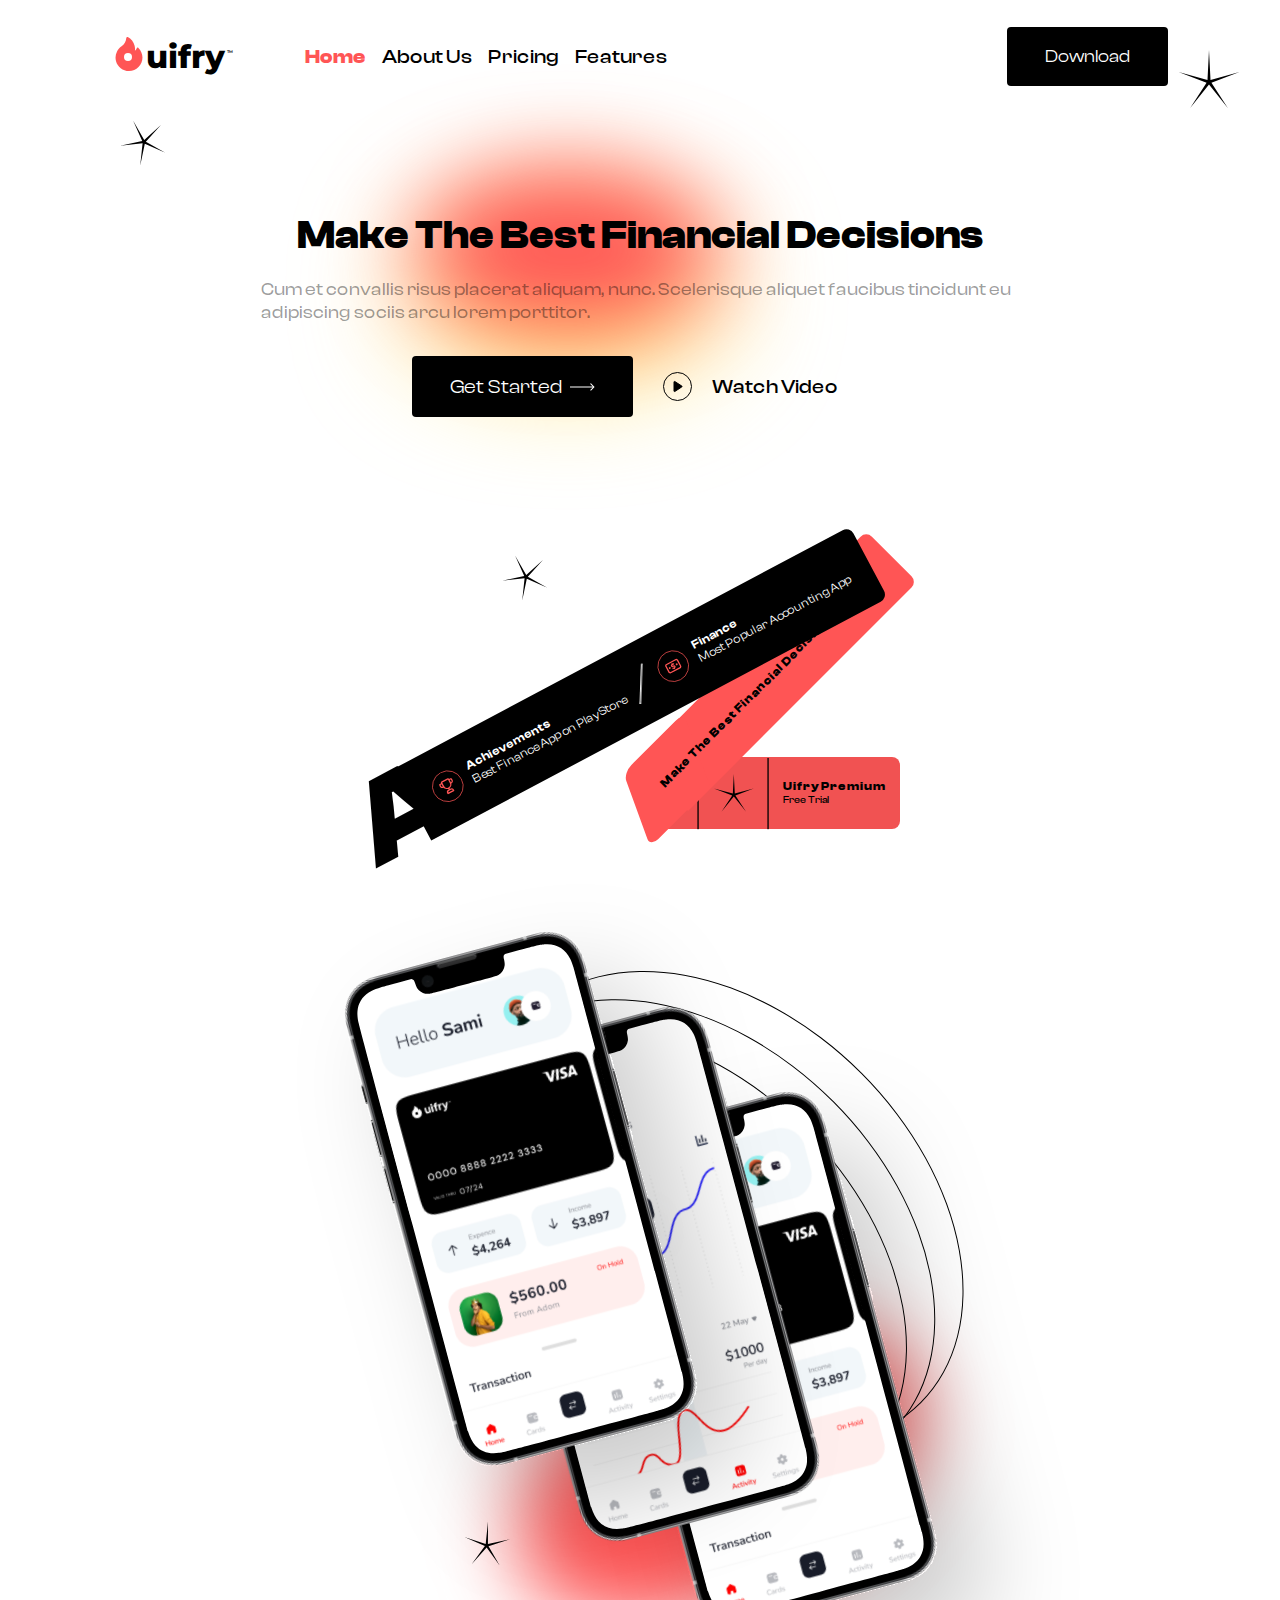
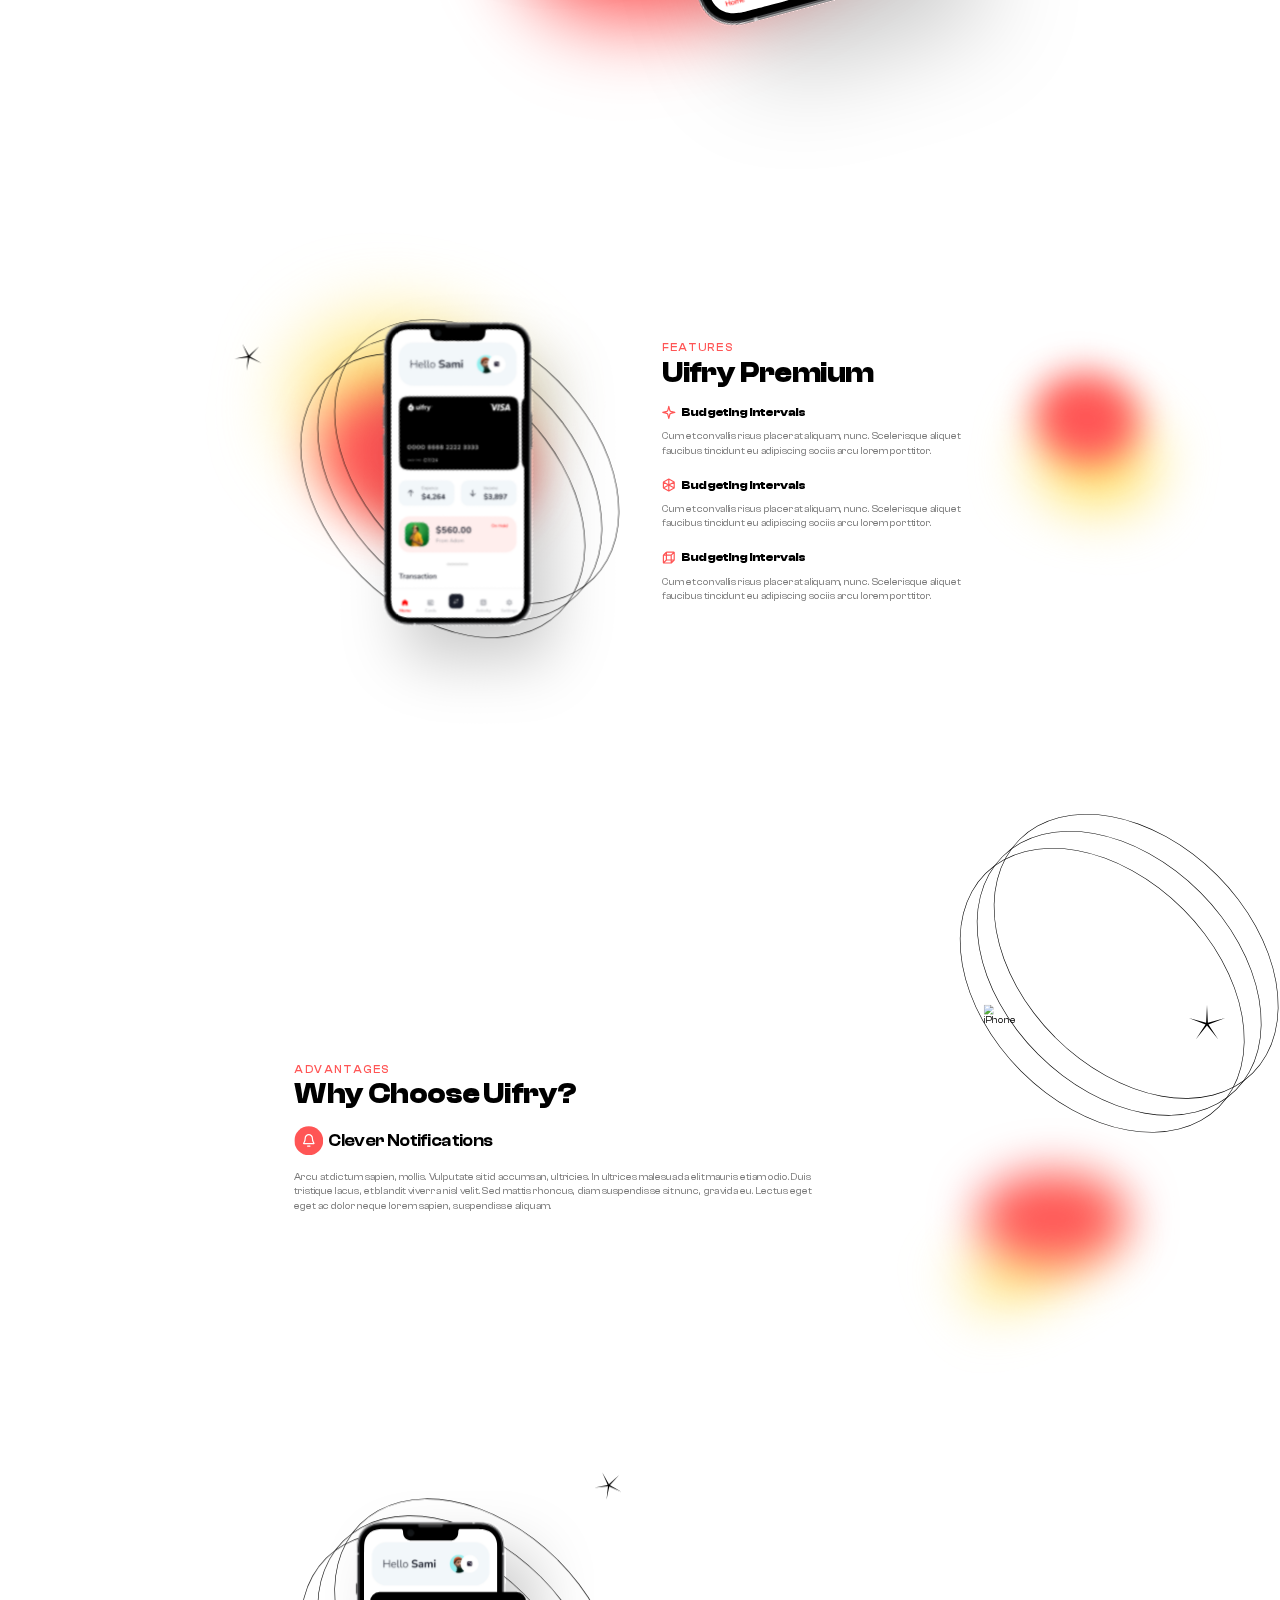
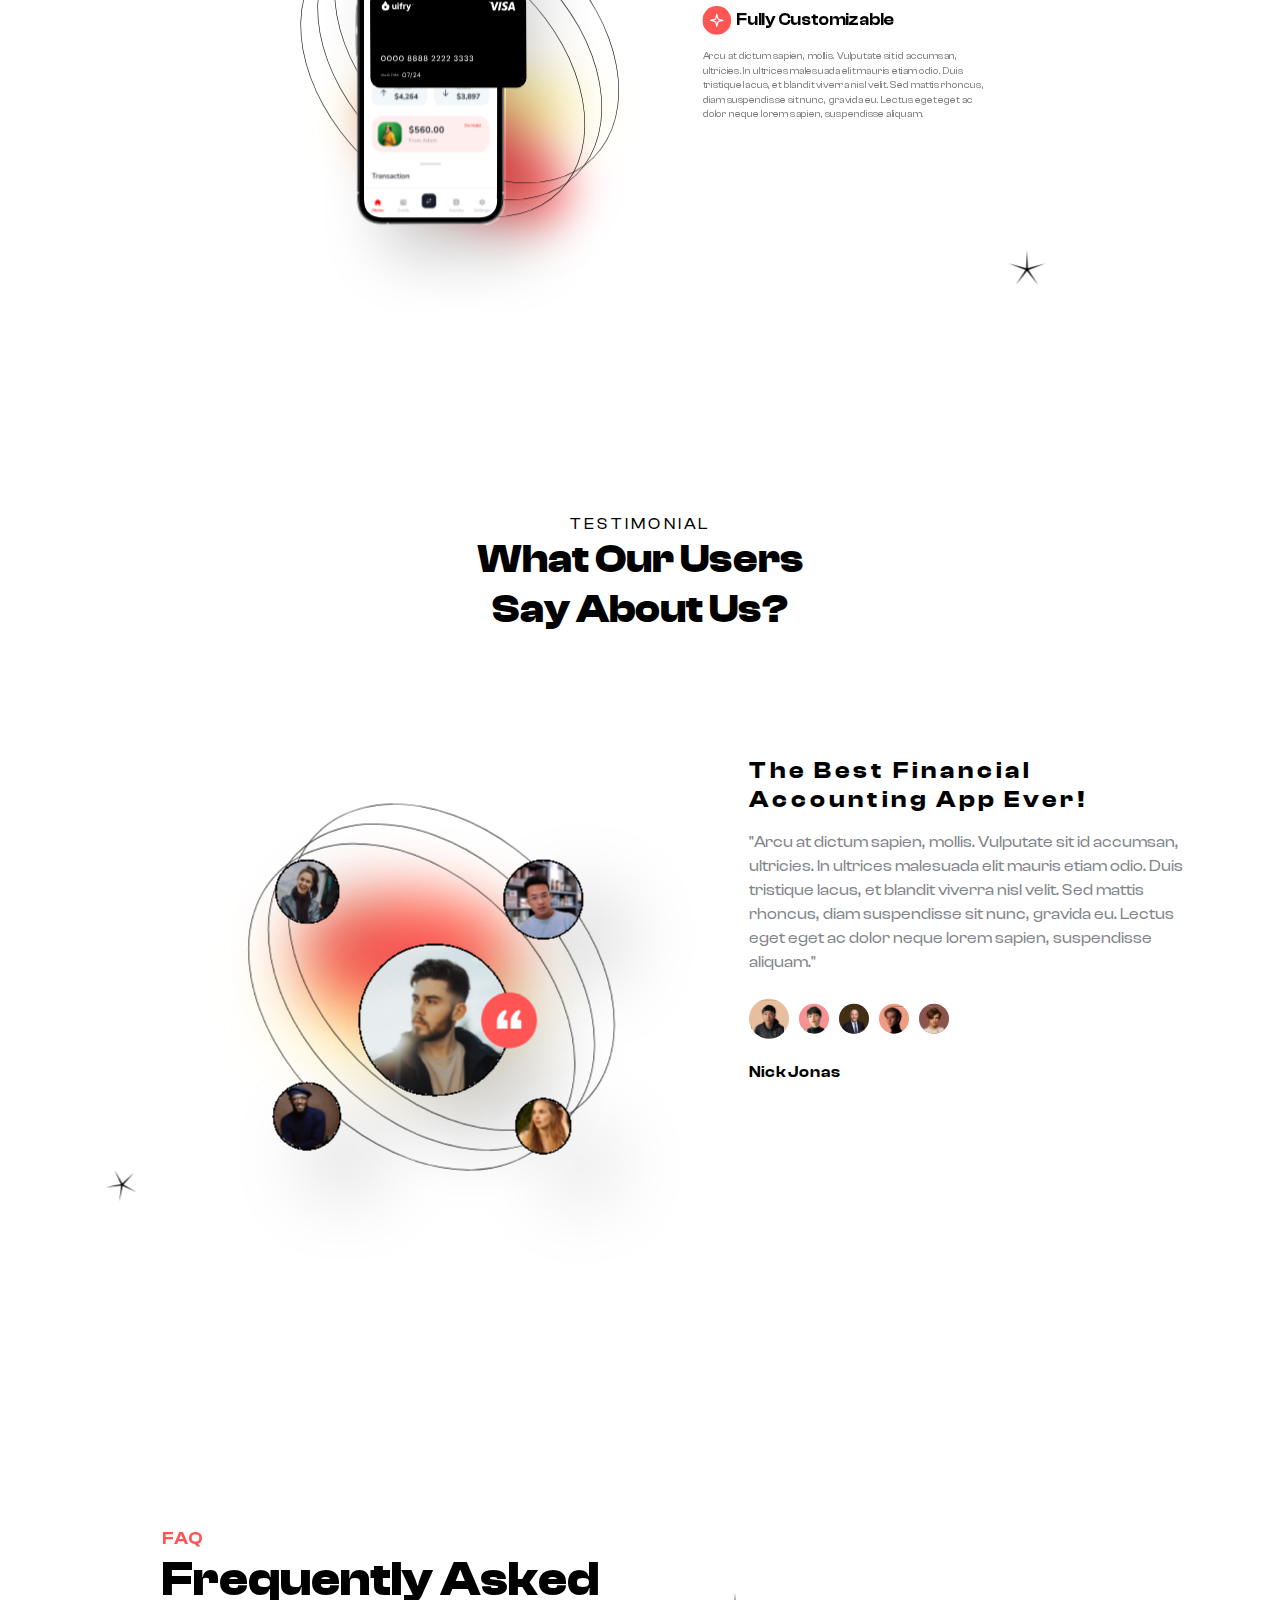
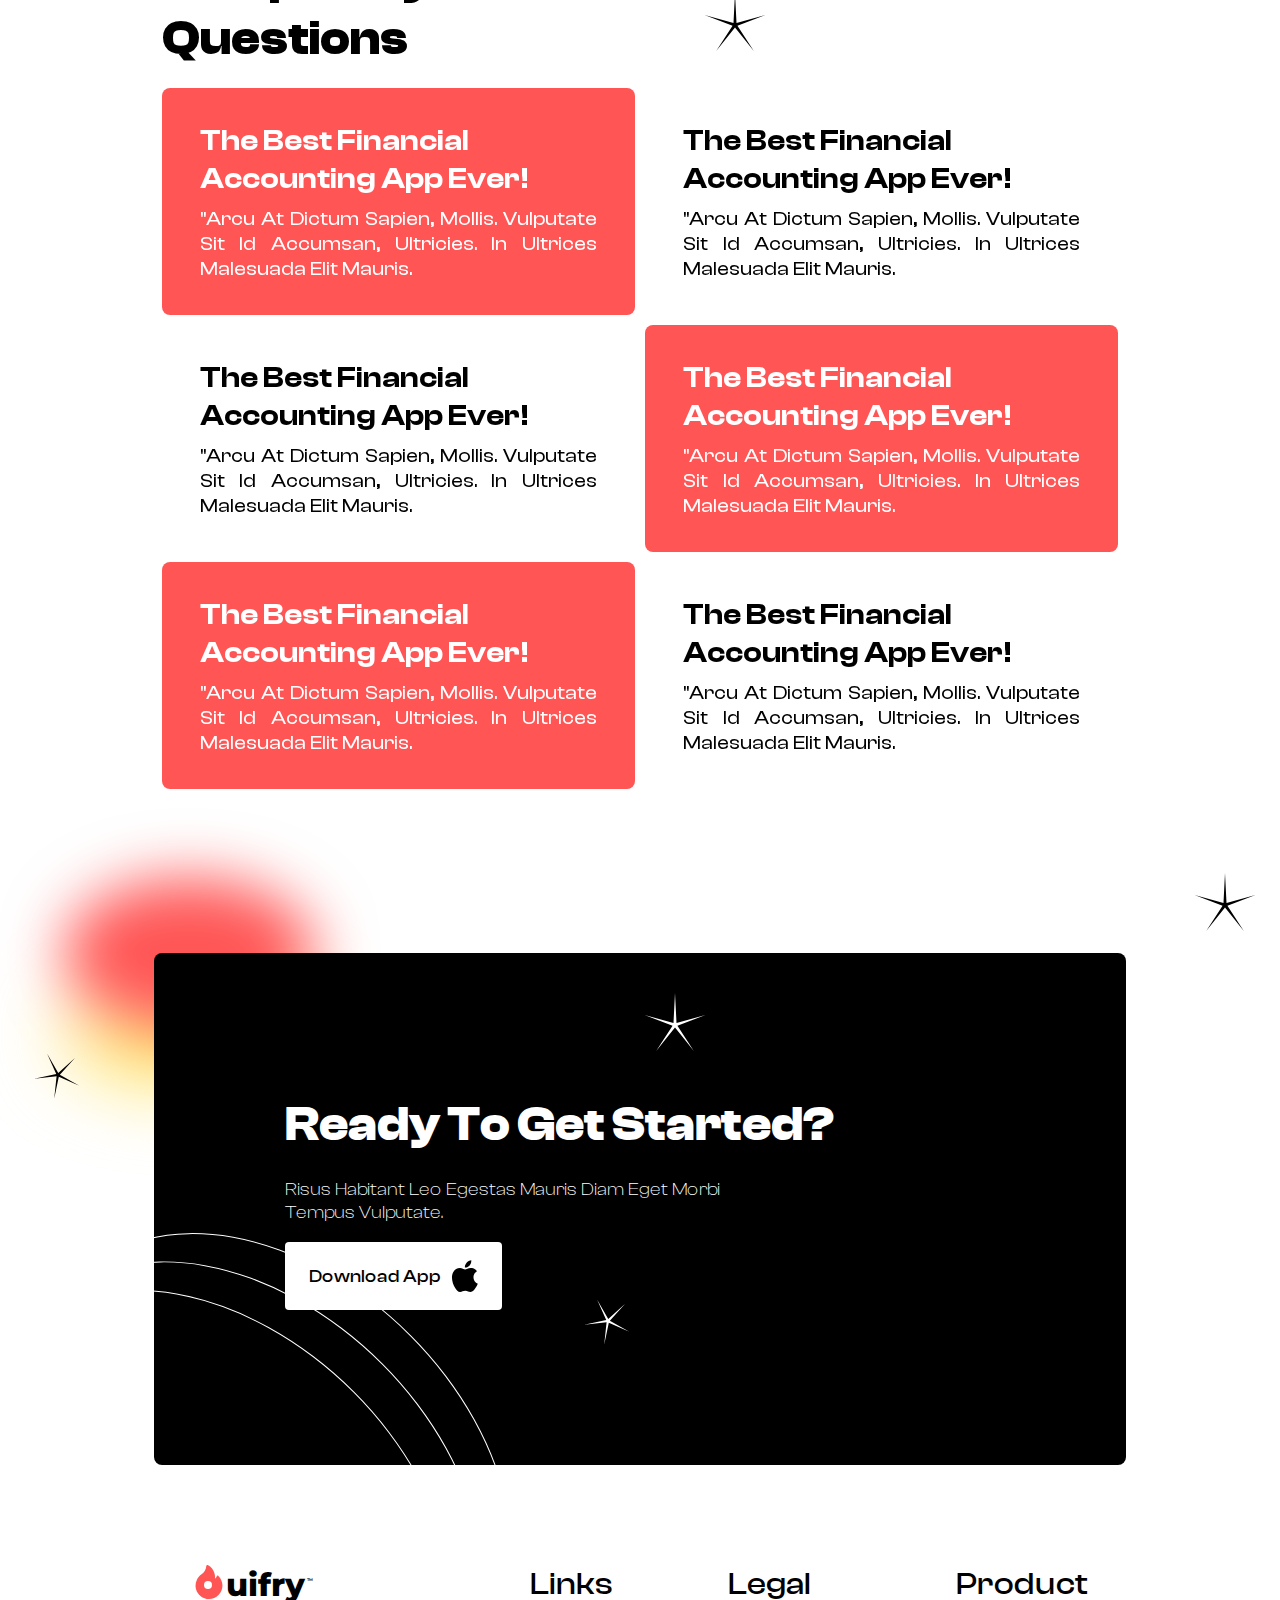
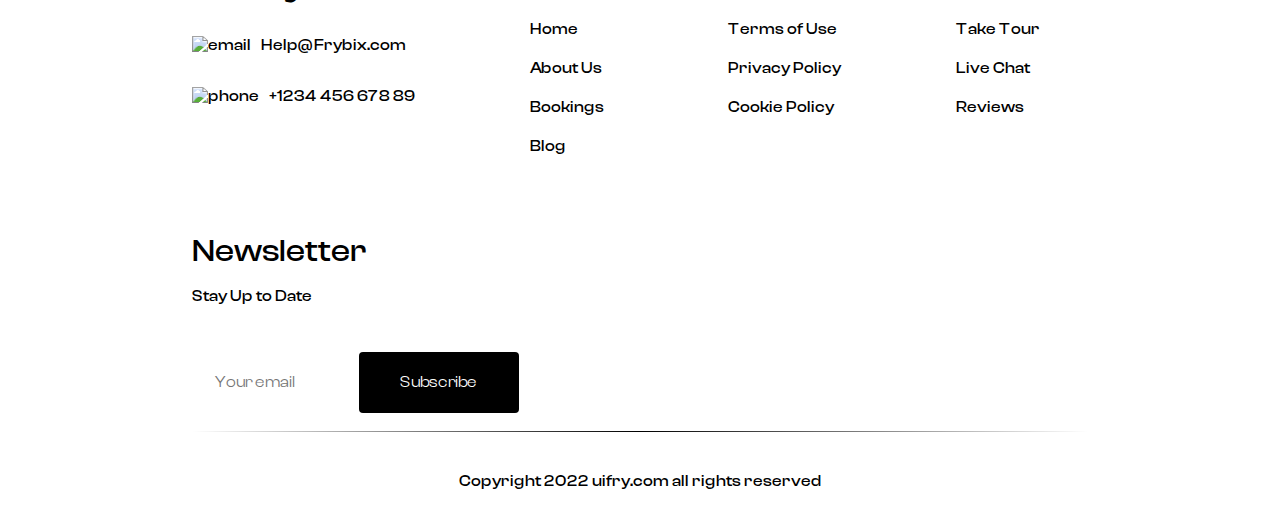
==== commit a5f4786a: "made responsive" ====
--- a/docs/index.html
+++ b/docs/index.html
@@ -10,1117 +10,7 @@
     <link rel="preconnect" href="https://fonts.gstatic.com" crossorigin>
     <link href="https://fonts.googleapis.com/css2?family=Montserrat:ital,wght@0,100..900;1,100..900&display=swap"
         rel="stylesheet">
-    <style>
-        @font-face {
-            font-family: 'Clash Display';
-            src: url('ClashDisplay-Variable.ttf') format('truetype');
-            /* font-weight: 400;
-            font-style: normal; */
-        }
-
-        * {
-            box-sizing: border-box;
-        }
-
-        html {
-            font-family: "Clash Display", sans-serif;
-        }
-
-        body {
-            margin: 0;
-            overflow-x: hidden;
-            background-color: rgba(255, 255, 255, 0.226);
-        }
-
-        header {
-            display: flex;
-            justify-content: space-between;
-            align-items: center;
-            width: 70%;
-            font-size: 20px;
-            margin: auto;
-            padding: 2rem 1rem;
-            gap: 2rem;
-        }
-
-        .logo {
-            font-family: 'Montserrat', sans-serif;
-            cursor: pointer;
-            display: flex;
-            justify-content: center;
-        }
-
-        .logo sup {
-            font-size: 0.25rem;
-            font-weight: 600;
-            margin-top: 12px;
-            margin-left: 2px;
-        }
-
-        .logo span {
-            font-size: 2rem;
-            font-weight: 800;
-        }
-
-        nav {
-            flex-grow: 1;
-        }
-
-        nav ul {
-            display: flex;
-            list-style: none;
-            gap: 1.5rem;
-        }
-
-        nav ul li {
-            cursor: pointer;
-            font-size: 1.25rem;
-            font-weight: 500;
-            transition: 0.3s;
-        }
-
-        nav ul li:hover {
-            color: #f55;
-        }
-
-        nav ul li:first-child {
-            color: #f55;
-            font-weight: 900;
-        }
-
-        nav ul li:first-child:hover {
-            color: #ffb923;
-        }
-
-        header button {
-            color: white;
-            background-color: black;
-            border: none;
-            padding: 18px 38px;
-            border-radius: 4px;
-            font-family: "Clash Display", sans-serif;
-            font-size: 18px;
-            cursor: pointer;
-            transition: 0.3s;
-        }
-
-        header button:hover,
-        .getStarted:hover {
-            background-color: #f55;
-        }
-
-        .star1 {
-            position: absolute;
-            top: 120px;
-            left: 120px;
-        }
-
-        .star2 {
-            position: absolute;
-            top: 50px;
-            right: 40px;
-        }
-
-        .hero {
-            display: flex;
-            justify-content: center;
-            align-items: center;
-            width: 70%;
-            margin: 7.5rem auto;
-            margin-top: 0rem;
-            gap: 80px;
-        }
-
-        .hero .subhero {
-            display: flex;
-            flex-direction: column;
-        }
-
-        .hero h2 {
-            font-weight: 900;
-            font-size: 3.85rem;
-            position: relative;
-            margin-bottom: 0;
-        }
-
-        .red {
-            position: absolute;
-            width: 300px;
-            height: 160px;
-            top: -1em;
-            left: 3em;
-            border-radius: 50%;
-            background-color: #FF5555;
-            z-index: -1;
-            filter: blur(45px);
-        }
-
-        .yellow {
-            position: absolute;
-            width: 300px;
-            height: 160px;
-            top: 0em;
-            left: 3em;
-            border-radius: 50%;
-            background-color: #ffe15d;
-            z-index: -2;
-            filter: blur(60px);
-        }
-
-        .jib {
-            font-size: 18px;
-            font-weight: 450;
-            color: #0006;
-            width: 620px;
-        }
-
-        .herobtns {
-            display: flex;
-            justify-content: start;
-            align-items: center;
-            flex-wrap: wrap;
-        }
-
-        .getStarted {
-            color: white;
-            background-color: black;
-            border: none;
-            padding: 18px 38px;
-            border-radius: 4px;
-            font-family: "Clash Display", sans-serif;
-            font-size: 20px;
-            cursor: pointer;
-            transition: 0.3s;
-            display: flex;
-            align-items: center;
-        }
-
-        .watch {
-            font-size: 20px;
-            font-weight: 500;
-            padding: 30px;
-            display: flex;
-            align-items: center;
-            gap: 20px;
-            cursor: pointer;
-        }
-
-        .clip {
-            position: relative;
-            margin-top: 4em;
-        }
-
-        .clip .star1 {
-            position: absolute;
-            top: 60px;
-            left: 120px;
-        }
-
-        .a {
-            position: relative;
-            font-size: 120px;
-            transform: rotate(-28deg);
-            top: 242.0312423706px;
-            right: 29px;
-            /* color: yellow; */
-            font-weight: 900;
-            width: min-content;
-            z-index: -999;
-        }
-
-        .clipone {
-            z-index: 999;
-            display: flex;
-            justify-content: center;
-            align-items: center;
-            background: #000;
-            color: #fff;
-            font-size: 0.75rem;
-            transform: rotate(-28deg);
-            width: max-content;
-            padding: 1.5rem;
-            border-radius: 0 0.5rem 0.5rem 0;
-        }
-
-        .clipone div {
-            display: flex;
-            gap: 10px;
-        }
-
-        .clipone div div {
-            display: flex;
-            flex-direction: column;
-            gap: 0;
-        }
-
-        .clipone div div span:first-child {
-            font-weight: 600;
-        }
-
-        .clipone hr {
-            width: 40px;
-            transform: rotate(120deg);
-            color: #fff;
-            margin: 0;
-        }
-
-        .cliptwo {
-            display: flex;
-            justify-content: center;
-            transform: rotate(-45deg);
-            position: relative;
-            bottom: 89px;
-            left: 233px;
-            height: 0;
-            width: max-content;
-            height: auto;
-            padding: 28.33px 5.2rem;
-            z-index: -1;
-            padding-left: 0;
-            /* border-bottom: 81px solid #f55; */
-            background: #f55;
-            /* border-left: 60px solid transparent; */
-            /* border-right: 0px solid transparent; */
-            border-radius: 0.5rem 0.5rem 0.5rem 0;
-            font-size: 0.75rem;
-            color: #000;
-            /* transform: skewX(-20deg) skewY(-45deg); */
-            font-weight: 700;
-        }
-
-        .cliptwo::before {
-            position: absolute;
-            content: '';
-            left: -23px;
-            top: -2px;
-            background-color: #f55;
-            z-index: -2;
-            width: 60px;
-            height: 103.5%;
-            border-radius: 0.5rem 0.5rem 0;
-            /* height: 141.4%; */
-            /* transform: skewY(-25deg); */
-            transform: rotate(45deg) skew(20deg, -45deg);
-        }
-
-        .cliptwo p {
-            text-align: center;
-            height: auto;
-            margin: 0;
-        }
-
-        .clipthree {
-            padding-left: 40px;
-            display: flex;
-            justify-content: space-evenly;
-            align-items: center;
-            height: 72px;
-            width: 256px;
-            background-color: #f15252;
-            border-radius: 8px 8px 8px 4px;
-            position: relative;
-            top: -38.64063px;
-            left: 262px;
-            z-index: -2;
-        }
-
-        .clipthree img {
-            scale: 0.6;
-            border-right: 1px solid black;
-            border-left: 1px solid black;
-            padding: 30px;
-        }
-
-        .clipthree div div {
-            color: #000;
-            font-size: 12px;
-            font-weight: 700;
-            /* padding-right: 14px; */
-        }
-
-        .clipthree div div:nth-child(2) {
-            font-weight: 500;
-            font-size: 10px;
-        }
-
-        .phones {
-            height: 720px;
-            width: 760px;
-            position: relative;
-        }
-
-        .phones .star1 {
-            position: absolute;
-            top: 575px;
-            left: 40px;
-            transform: rotate(30deg);
-        }
-
-        .curves {
-            display: grid;
-            grid-template-rows: 40px 40px;
-            transform: rotate(45deg);
-            position: absolute;
-            bottom: 200px;
-            left: 0px;
-        }
-
-        .curve {
-            height: 383.17px;
-            width: 551.16px;
-            border: 1px solid black;
-            border-radius: 50%;
-        }
-
-        .phone3 {
-            position: absolute;
-            bottom: -120px;
-            left: 100px;
-        }
-
-        .phone2 {
-            position: absolute;
-            bottom: 112px;
-            left: 35px;
-        }
-
-        .phone1 {
-            position: absolute;
-            bottom: 40px;
-            left: -140px;
-        }
-
-        .phones .red {
-            position: absolute;
-            width: 430px;
-            height: 250px;
-            border-radius: 50%;
-            background-color: #FF5555;
-            z-index: -1;
-            filter: blur(40px);
-            transform: rotate(-27deg);
-            top: 400px;
-            left: 80px;
-        }
-
-        .features {
-            display: flex;
-            margin: 40px auto;
-            justify-content: space-between;
-            width: 75%;
-            gap: 40px;
-        }
-
-        .feature1 {
-            left: 150px;
-            /* display: flex;
-            justify-content: end; */
-            width: 50%;
-            position: relative;
-        }
-
-        .feature1 .star1 {
-            top: 100px;
-            left: -100px;
-        }
-
-        .feature1 img {
-            position: relative;
-            left: 20px;
-            transform: rotate(15deg);
-        }
-
-        .feature1 .red {
-            position: absolute;
-            width: 350px;
-            height: 250px;
-            border-radius: 50%;
-            background-color: #FF5555;
-            z-index: -1;
-            filter: blur(40px);
-            transform: rotate(10deg);
-            top: 170px;
-            left: 40px;
-        }
-
-        .feature1 .yellow {
-            position: absolute;
-            width: 350px;
-            height: 250px;
-            top: 80px;
-            left: 10px;
-            border-radius: 50%;
-            background-color: #ffe15d;
-            z-index: -2;
-            filter: blur(70px);
-            transform: rotate(10deg);
-        }
-
-        .feature2 {
-            position: relative;
-            padding-top: 6rem;
-            width: 40%;
-        }
-
-        .feature2 .heading,
-        .advantage1 .heading,
-        .advantage4 .heading {
-            margin-bottom: 1.5rem;
-        }
-
-        .feature2 .heading p:first-child,
-        .advantage1 .heading p:first-child,
-        .advantage4 .heading p:first-child {
-            letter-spacing: 3px;
-            font-size: 18px;
-            color: #FF5555;
-            font-weight: 500;
-            margin: 0;
-        }
-
-        .feature2 .heading p:nth-of-type(2),
-        .advantage1 .heading p:nth-of-type(2),
-        .advantage4 .heading p:nth-of-type(2) {
-            font-size: 48px;
-            font-weight: 900;
-            margin: 0;
-        }
-
-        .feature2 .content div,
-        .advantage1 .content div,
-        .advantage4 .content div {
-            display: flex;
-            align-items: center;
-            gap: 8px;
-        }
-
-        .feature2 .content div span,
-        .advantage1 .content div span,
-        .advantage4 .content div span {
-            list-style: none;
-            font-size: 1.25rem;
-            font-weight: 800;
-        }
-
-        .feature2 .content p,
-        .advantage1 .content p,
-        .advantage4 .content p {
-            color: #0008;
-            font-weight: 450;
-            line-height: 1.5rem;
-            margin-bottom: 2rem;
-        }
-
-        .feature2 .red {
-            position: absolute;
-            width: 175px;
-            height: 150px;
-            border-radius: 50%;
-            background-color: #FF5555;
-            z-index: -1;
-            filter: blur(30px);
-            transform: rotate(10deg);
-            top: 150px;
-            left: 115%;
-        }
-
-        .feature2 .yellow {
-            position: absolute;
-            width: 200px;
-            height: 150px;
-            border-radius: 50%;
-            background-color: #ffe15d;
-            z-index: -2;
-            filter: blur(50px);
-            transform: rotate(10deg);
-            top: 220px;
-            left: 115%;
-        }
-
-        .advantages {
-            display: flex;
-            margin: 40px auto;
-            justify-content: space-between;
-            width: 60%;
-            gap: 40px;
-            position: relative;
-            height: max-content;
-        }
-
-        .advantage1,
-        .advantage4 {
-            display: flex;
-            flex-direction: column;
-            /* justify-content: center  ; */
-            position: relative;
-            padding-top: 6rem;
-            width: 40%;
-        }
-
-        .advantage1 .content div,
-        .advantage4 .content div {
-            padding-bottom: 0.5rem;
-        }
-
-        .advantage1 .content div span,
-        .advantage4 .content div span {
-            font-size: 1.75rem;
-            font-weight: 600;
-        }
-
-        .advantage2,
-        .advantage3 {
-            position: relative;
-            width: 50%;
-        }
-
-        .advantage2 img,
-        .advantage3 img {
-            position: relative;
-            left: 100px;
-        }
-
-        .advantage2 .red {
-            position: absolute;
-            width: 250px;
-            height: 150px;
-            border-radius: 50%;
-            background-color: #FF5555;
-            z-index: -1;
-            filter: blur(40px);
-            /* transform: rotate(10deg); */
-            top: 280px;
-            left: 40px;
-        }
-
-        .advantage2 .yellow {
-            position: absolute;
-            width: 250px;
-            height: 100px;
-            top: 370px;
-            left: 10px;
-            border-radius: 50%;
-            background-color: #ffe15d;
-            z-index: -2;
-            filter: blur(50px);
-            transform: rotate(-27deg);
-        }
-
-        .advantage3 .red {
-            position: absolute;
-            width: 350px;
-            height: 150px;
-            border-radius: 50%;
-            background-color: #FF5555;
-            z-index: -1;
-            filter: blur(40px);
-            top: 370px;
-            left: 120px;
-            transform: rotate(27deg);
-        }
-
-        .advantage3 .yellow {
-            position: absolute;
-            width: 350px;
-            height: 100px;
-            top: 320px;
-            left: 120px;
-            border-radius: 50%;
-            background-color: #ffe15d;
-            z-index: -2;
-            filter: blur(50px);
-        }
-
-        .advantage4 {
-            padding-top: 12rem;
-        }
-
-        .advantage2 .star2 {
-            top: 0px;
-            right: -400px;
-        }
-
-        .advantage3 .star1 {
-            top: -30px;
-            left: 500px;
-        }
-
-        .advantage4 .star2 {
-            top: 600px;
-            right: -100px;
-        }
-
-        .testimonial {
-            display: flex;
-            flex-direction: column;
-            align-items: center;
-            margin: 40px auto;
-            width: 80%;
-            height: 900px;
-        }
-
-        .testimonial p:first-child {
-            text-align: center;
-            font-weight: 450;
-            letter-spacing: 3px;
-            margin-bottom: 0;
-        }
-
-        .testimonial p:nth-child(2) {
-            margin: 0;
-            width: 400px;
-            text-align: center;
-            font-weight: 900;
-            font-size: 2.5rem;
-        }
-
-        .reviews {
-            width: 100%;
-            display: flex;
-            height: 727px;
-            justify-content: space-between;
-        }
-
-        .reviews .sec1 {
-            position: relative;
-            width: 40%;
-        }
-
-        .reviews .sec1 img {
-            position: relative;
-            top: -388px;
-            left: 100px;
-        }
-
-        .reviews .sec1 .red {
-            top: 220px;
-            left: 200px;
-        }
-
-        .reviews .sec1 .yellow {
-            top: 270px;
-            left: 200px;
-        }
-
-        .reviews .sec2 {
-            letter-spacing: 0;
-            width: 40%;
-            padding: 9% 0;
-            padding-right: 9%;
-        }
-
-        .reviews .curves {
-            position: relative;
-            bottom: -120px;
-            left: 115px;
-            width: max-content;
-            height: max-content;
-            /* transform: rotate(90deg); */
-        }
-
-        .reviews .curve {
-            width: 542.07px;
-            height: 376.75px;
-            /* rotate: ; */
-        }
-
-        .reviews .sec1 svg {
-            position: relative;
-            bottom: 390px;
-            left: 100px;
-            width: max-content;
-            height: max-content;
-        }
-
-        .reviews .sec2 p:first-child {
-            font-weight: 650;
-            font-size: 1.5rem;
-            text-align: left;
-        }
-
-        .reviews .sec2 p:nth-of-type(2) {
-            line-height: 1.5rem;
-            font-weight: 450;
-            font-size: 1rem;
-            margin: 1rem 0;
-            width: auto;
-            color: #81848A;
-            text-align: left;
-        }
-
-        .testimonial .sec1 .star1 {
-            top: -500px;
-            left: -80px;
-        }
-
-        .people {
-            display: flex;
-            align-items: center;
-            gap: 10px;
-            margin: 1.5rem 0;
-        }
-
-        .sec2 p:last-child {
-            font-weight: 600;
-        }
-
-        .faq {
-            width: 76%;
-            margin: 4rem 12%;
-            display: flex;
-            flex-direction: column;
-            padding: 4rem 0;
-            position: relative;
-        }
-
-        .faq .star2 {
-            top: 130px;
-            right: 500px;
-        }
-
-        .faq h3 {
-            font-size: 18px;
-            color: #FF5555;
-            font-weight: 600;
-            margin: 0;
-        }
-
-        .faq h2 {
-            width: 31rem;
-            margin: 0;
-            margin-bottom: 20px;
-            font-size: 48px;
-            font-weight: 900;
-        }
-
-        .mainfaq {
-            display: grid;
-            grid-template-columns: repeat(2, 1fr);
-            gap: 10px;
-        }
-
-        .mainfaq .div1 {
-            color: #fff;
-            background-color: #f55;
-            border-radius: 8px;
-        }
-
-        .mainfaq .div1,
-        .mainfaq .div2 {
-            padding: 10px 38px;
-        }
-
-        .mainfaq h5 {
-            margin-top: 1.5rem;
-            margin-bottom: 0.5rem;
-            width: 474px;
-            font-weight: 600;
-            font-size: 30px;
-        }
-
-        .mainfaq p {
-            margin: 0;
-            margin-bottom: 1.5rem;
-            font-weight: 450;
-            font-size: 20px;
-            text-align: justify;
-        }
-
-        .readytostart {
-            color: white;
-            background-color: black;
-            width: 76%;
-            margin: 100px auto;
-            border-radius: 8px;
-            height: 32rem;
-            position: relative;
-            /* display: flex;
-            justify-content: space-between;
-            align-items: center; */
-        }
-
-        .readytostart .red1 {
-            position: absolute;
-            width: 250px;
-            height: 150px;
-            border-radius: 50%;
-            background-color: #FF5555;
-            z-index: -1;
-            filter: blur(30px);
-            top: -75px;
-            left: -90px;
-        }
-
-        .readytostart .yellow1 {
-            position: absolute;
-            width: 250px;
-            height: 100px;
-            top: 30px;
-            left: -90px;
-            border-radius: 50%;
-            background-color: #ffe15d;
-            z-index: -2;
-            filter: blur(40px);
-        }
-
-        .readytostart .red2 {
-            position: absolute;
-            width: 100px;
-            height: 200px;
-            border-radius: 50%;
-            background-color: #FF5555;
-            filter: blur(50px);
-            z-index: 0;
-            bottom: 100px;
-            right: 50px;
-        }
-
-        .readytostart .yellow2 {
-            position: absolute;
-            width: 100px;
-            height: 200px;
-            bottom: 210px;
-            right: 50px;
-            border-radius: 50%;
-            background-color: #ffe15d;
-            filter: blur(50px);
-        }
-
-        .readytostart .sec1 {
-            position: absolute;
-            top: 100px;
-            left: 90px;
-        }
-
-        .readytostart h2 {
-            font-size: 3rem;
-            margin-bottom: 1.5rem;
-        }
-
-        .readytostart p:nth-of-type(1) {
-            width: 500px;
-            font-size: 1.125rem;
-            font-weight: 300;
-        }
-
-        .readytostart img:nth-of-type(1) {
-            position: absolute;
-            top: 25px;
-            right: 0px;
-            z-index: 3;
-            /* display: n; */
-        }
-
-        .readytostart img:nth-of-type(2) {
-            position: absolute;
-            top: 100px;
-            right: 203px;
-            z-index: 3;
-        }
-
-        .readytostart img:nth-of-type(3) {
-            position: absolute;
-            top: 25px;
-            right: 0px;
-            z-index: 2;
-        }
-
-        .readytostart button {
-            color: black;
-            background-color: white;
-            border: none;
-            padding: 18px 1.5rem;
-            border-radius: 4px;
-            font-family: "Clash Display", sans-serif;
-            font-size: 18px;
-            cursor: pointer;
-            transition: 0.3s;
-            font-weight: 500;
-            display: flex;
-            gap: 10px;
-            z-index: 999;
-            justify-content: center;
-            align-items: center;
-            position: relative;
-            transition: 0.3s;
-        }
-
-        .readytostart .curves:nth-of-type(1) {
-            position: absolute;
-            top: 280px;
-            left: -150px;
-            border-color: white;
-        }
-
-        .readytostart .curves:nth-of-type(2) {
-            position: absolute;
-            top: -12rem;
-            left: 60rem;
-            border-color: white;
-            transform: rotate(50deg);
-        }
-
-        .readytostart .curve {
-            border-color: white;
-        }
-
-        .readytostart .star1 {
-            top: 100px;
-            left: -120px;
-        }
-
-        .readytostart .star2 {
-            z-index: 4;
-            top: -80px;
-            right: -130px;
-        }
-
-        .readytostart .star3 {
-            position: absolute;
-            bottom: 120px;
-            left: 430px;
-        }
-
-        .readytostart .star4 {
-            position: absolute;
-            right: 420px;
-            top: 40px;
-        }
-
-        footer {
-            position: relative;
-            z-index: 4;
-            display: flex;
-            flex-direction: column;
-            align-items: center;
-            margin-top: 100px;
-        }
-
-        .subfooter {
-            width: 70%;
-            display: flex;
-            justify-content: space-between;
-            gap: 40px;
-            flex-wrap: wrap;
-        }
-
-        .contact {
-            display: flex;
-            flex-direction: column;
-            justify-content: start;
-            align-items: start;
-        }
-
-        .contact ul {
-            list-style: none;
-            padding-left: 0;
-        }
-
-        .contact ul li {
-            cursor: pointer;
-            display: flex;
-            align-items: center;
-            font-weight: 500;
-            gap: 10px;
-            margin: 0;
-        }
-
-        .links,
-        .legal,
-        .product,
-        .newsletter {
-            display: flex;
-            flex-direction: column;
-            justify-content: start;
-            align-items: start;
-        }
-
-        .links span,
-        .legal span,
-        .product span,
-        .newsletter span {
-            margin-bottom: 0;
-            font-weight: 500;
-            font-size: 2rem;
-        }
-
-        .links ul,
-        .legal ul,
-        .product ul,
-        .newsletter ul {
-            list-style: none;
-            padding-left: 0;
-        }
-
-        .links ul li,
-        .legal ul li,
-        .product ul li,
-        .newsletter ul li {
-            margin-bottom: 20px;
-            font-weight: 500;
-            cursor: pointer;
-        }
-
-        .newsletter form {
-            background-color: #fff;
-            width: 340px;
-            height: 81px;
-            color: #81848A;
-            display: flex;
-            justify-content: space-evenly;
-            gap: 40px;
-            align-items: center;
-            box-shadow: 10px 10px 300px -110px rgba(0, 0, 0, 1);
-        }
-
-        .newsletter form input {
-            height: 100%;
-            width: 100px;
-            outline: none;
-            border: 0;
-            font-size: small;
-            transition: 0.3s;
-            text-align: center;
-            font-family: "Clash Display", sans-serif;
-            font-size: 1rem;
-        }
-
-        .newsletter form input::placeholder {
-            text-align: center;
-        }
-
-        .newsletter form button {
-            cursor: pointer;
-            border: 0;
-            width: 160px;
-            height: 61px;
-            background-color: #000;
-            border-radius: 0.25rem;
-            padding: 0 2.5rem;
-            color: #fff;
-            font-family: "Clash Display", sans-serif;
-            font-size: 1rem;
-            font-weight: 400;
-            transition: 0.3s;
-        }
-        
-        .newsletter form button:hover{
-            background-color: #f55;
-        }
-
-        footer hr {
-            width: 70%;
-            height: 1px;
-            background-color: grey;
-            border: none;
-            background: linear-gradient(to right, white, black, white);
-        }
-
-        .copyright {
-            padding: 2rem 0;
-            font-weight: 500;
-        }
-    </style>
+    <link rel="stylesheet" href="styles.css">
 </head>
 
 <body>
@@ -1613,27 +503,14 @@
                 </ul>
                 <form>
                     <input type="email" placeholder="Your email">
-                    <button>Subscribe</button>
+                    <button type="submit">Subscribe</button>
                 </form>
             </div>
         </div>
         <hr>
         <span class="copyright">Copyright 2022 uifry.com all rights reserved</span>
     </footer>
-    <script>
-        const btn=document.querySelector('.readytostart button');
-        btn.addEventListener('mouseover',()=>{
-            btn.style.backgroundColor="#f55";
-            btn.style.color="white";
-            btn.querySelector('path').style.transition="0.3s";
-            btn.querySelector('path').style.fill="white";
-        });
-        btn.addEventListener('mouseout',()=>{
-            btn.style.backgroundColor="white";
-            btn.style.color="black";
-            btn.querySelector('path').style.fill="black";
-        });
-    </script>
+    <script src="script.js"></script>
 </body>
 
 </html>--- a/docs/styles.css
+++ b/docs/styles.css
@@ -0,0 +1,1449 @@
+@font-face {
+    font-family: 'Clash Display';
+    src: url('ClashDisplay-Variable.ttf') format('truetype');
+    /* font-weight: 400;
+            font-style: normal; */
+}
+
+* {
+    box-sizing: border-box;
+}
+
+html {
+    font-family: "Clash Display", sans-serif;
+}
+
+body {
+    margin: 0;
+    overflow-x: hidden;
+    background-color: rgba(255, 255, 255, 0.226);
+}
+
+header {
+    display: flex;
+    justify-content: space-between;
+    align-items: center;
+    width: 70%;
+    font-size: 20px;
+    margin: auto;
+    padding: 2rem 1rem;
+    gap: 2rem;
+}
+
+.logo {
+    font-family: 'Montserrat', sans-serif;
+    cursor: pointer;
+    display: flex;
+    justify-content: center;
+}
+
+.logo sup {
+    font-size: 0.25rem;
+    font-weight: 600;
+    margin-top: 12px;
+    margin-left: 2px;
+}
+
+.logo span {
+    font-size: 2rem;
+    font-weight: 800;
+}
+
+nav {
+    flex-grow: 1;
+}
+
+nav ul {
+    display: flex;
+    list-style: none;
+    gap: 1.5rem;
+}
+
+nav ul li {
+    cursor: pointer;
+    font-size: 1.25rem;
+    font-weight: 500;
+    transition: 0.3s;
+}
+
+nav ul li:hover {
+    color: #f55;
+}
+
+nav ul li:first-child {
+    color: #f55;
+    font-weight: 900;
+}
+
+nav ul li:first-child:hover {
+    transform: scale(1.25);
+}
+
+header button {
+    color: white;
+    background-color: black;
+    border: none;
+    padding: 18px 38px;
+    border-radius: 4px;
+    font-family: "Clash Display", sans-serif;
+    font-size: 18px;
+    cursor: pointer;
+    transition: 0.3s;
+}
+
+header button:hover,
+.getStarted:hover {
+    background-color: #f55;
+}
+
+.star1 {
+    position: absolute;
+    top: 120px;
+    left: 120px;
+}
+
+.star2 {
+    position: absolute;
+    top: 50px;
+    right: 40px;
+}
+
+.hero {
+    display: flex;
+    justify-content: center;
+    align-items: center;
+    width: 70%;
+    margin: 7.5rem auto;
+    margin-top: 0rem;
+    gap: 80px;
+}
+
+.hero .subhero {
+    display: flex;
+    flex-direction: column;
+}
+
+.hero h2 {
+    font-weight: 900;
+    font-size: 3.85rem;
+    position: relative;
+    margin-bottom: 0;
+}
+
+.red {
+    position: absolute;
+    width: 300px;
+    height: 160px;
+    top: -1em;
+    left: 3em;
+    border-radius: 50%;
+    background-color: #FF5555;
+    z-index: -1;
+    filter: blur(45px);
+}
+
+.yellow {
+    position: absolute;
+    width: 300px;
+    height: 160px;
+    top: 0em;
+    left: 3em;
+    border-radius: 50%;
+    background-color: #ffe15d;
+    z-index: -2;
+    filter: blur(60px);
+}
+
+.jib {
+    font-size: 18px;
+    font-weight: 450;
+    color: #0006;
+    width: 620px;
+}
+
+.herobtns {
+    display: flex;
+    justify-content: start;
+    align-items: center;
+    flex-wrap: wrap;
+}
+
+.getStarted {
+    color: white;
+    background-color: black;
+    border: none;
+    padding: 18px 38px;
+    border-radius: 4px;
+    font-family: "Clash Display", sans-serif;
+    font-size: 20px;
+    cursor: pointer;
+    transition: 0.3s;
+    display: flex;
+    align-items: center;
+}
+
+.watch {
+    font-size: 20px;
+    font-weight: 500;
+    padding: 30px;
+    display: flex;
+    align-items: center;
+    gap: 20px;
+    cursor: pointer;
+}
+
+.clip {
+    position: relative;
+    margin-top: 4em;
+}
+
+.clip .star1 {
+    position: absolute;
+    top: 60px;
+    left: 120px;
+}
+
+.a {
+    position: relative;
+    font-size: 120px;
+    transform: rotate(-28deg);
+    top: 242.0312423706px;
+    right: 29px;
+    /* color: yellow; */
+    font-weight: 900;
+    width: min-content;
+    z-index: -999;
+}
+
+.clipone {
+    z-index: 999;
+    display: flex;
+    justify-content: center;
+    align-items: center;
+    background: #000;
+    color: #fff;
+    font-size: 0.75rem;
+    transform: rotate(-28deg);
+    width: max-content;
+    padding: 1.5rem;
+    border-radius: 0 0.5rem 0.5rem 0;
+}
+
+.clipone div {
+    display: flex;
+    gap: 10px;
+}
+
+.clipone div div {
+    display: flex;
+    flex-direction: column;
+    gap: 0;
+}
+
+.clipone div div span:first-child {
+    font-weight: 600;
+}
+
+.clipone hr {
+    width: 40px;
+    transform: rotate(120deg);
+    color: #fff;
+    margin: 0;
+}
+
+.cliptwo {
+    display: flex;
+    justify-content: center;
+    transform: rotate(-45deg);
+    position: relative;
+    bottom: 89px;
+    left: 233px;
+    height: 0;
+    width: max-content;
+    height: auto;
+    padding: 28.33px 5.2rem;
+    z-index: -1;
+    padding-left: 0;
+    /* border-bottom: 81px solid #f55; */
+    background: #f55;
+    /* border-left: 60px solid transparent; */
+    /* border-right: 0px solid transparent; */
+    border-radius: 0.5rem 0.5rem 0.5rem 0;
+    font-size: 0.75rem;
+    color: #000;
+    /* transform: skewX(-20deg) skewY(-45deg); */
+    font-weight: 700;
+}
+
+.cliptwo::before {
+    position: absolute;
+    content: '';
+    left: -23px;
+    top: -2px;
+    background-color: #f55;
+    z-index: -2;
+    width: 60px;
+    height: 103.5%;
+    border-radius: 0.5rem 0.5rem 0;
+    /* height: 141.4%; */
+    /* transform: skewY(-25deg); */
+    transform: rotate(45deg) skew(20deg, -45deg);
+}
+
+.cliptwo p {
+    text-align: center;
+    height: auto;
+    margin: 0;
+}
+
+.clipthree {
+    padding-left: 40px;
+    display: flex;
+    justify-content: space-evenly;
+    align-items: center;
+    height: 72px;
+    width: 256px;
+    background-color: #f15252;
+    border-radius: 8px 8px 8px 4px;
+    position: relative;
+    top: -38.64063px;
+    left: 262px;
+    z-index: -2;
+}
+
+.clipthree img {
+    transform: scale(0.6);
+    border-right: 1px solid black;
+    border-left: 1px solid black;
+    padding: 30px;
+}
+
+.clipthree div div {
+    color: #000;
+    font-size: 12px;
+    font-weight: 700;
+}
+
+.clipthree div div:nth-child(2) {
+    font-weight: 500;
+    font-size: 10px;
+}
+
+.phones {
+    height: 720px;
+    width: 760px;
+    position: relative;
+}
+
+.phones .star1 {
+    position: absolute;
+    top: 575px;
+    left: 40px;
+    transform: rotate(30deg);
+}
+
+.curves {
+    display: grid;
+    grid-template-rows: 40px 40px;
+    transform: rotate(45deg);
+    position: absolute;
+    bottom: 200px;
+    left: 0px;
+}
+
+.curve {
+    height: 383.17px;
+    width: 551.16px;
+    border: 1px solid black;
+    border-radius: 50%;
+}
+
+.phone3 {
+    position: absolute;
+    bottom: -120px;
+    left: 100px;
+}
+
+.phone2 {
+    position: absolute;
+    bottom: 112px;
+    left: 35px;
+}
+
+.phone1 {
+    position: absolute;
+    bottom: 40px;
+    left: -140px;
+}
+
+.phones .red {
+    position: absolute;
+    width: 430px;
+    height: 250px;
+    border-radius: 50%;
+    background-color: #FF5555;
+    z-index: -1;
+    filter: blur(40px);
+    transform: rotate(-27deg);
+    top: 400px;
+    left: 80px;
+}
+
+.features {
+    display: flex;
+    margin: 40px auto;
+    justify-content: space-between;
+    width: 75%;
+    gap: 40px;
+}
+
+.feature1 {
+    left: 150px;
+    /* display: flex;
+            justify-content: end; */
+    width: 50%;
+    position: relative;
+}
+
+.feature1 .star1 {
+    top: 100px;
+    left: -100px;
+}
+
+.feature1 img {
+    position: relative;
+    left: 20px;
+    transform: rotate(15deg);
+}
+
+.feature1 .red {
+    position: absolute;
+    width: 350px;
+    height: 250px;
+    border-radius: 50%;
+    background-color: #FF5555;
+    z-index: -1;
+    filter: blur(40px);
+    transform: rotate(10deg);
+    top: 170px;
+    left: 40px;
+}
+
+.feature1 .yellow {
+    position: absolute;
+    width: 350px;
+    height: 250px;
+    top: 80px;
+    left: 10px;
+    border-radius: 50%;
+    background-color: #ffe15d;
+    z-index: -2;
+    filter: blur(70px);
+    transform: rotate(10deg);
+}
+
+.feature2 {
+    position: relative;
+    padding-top: 6rem;
+    width: 40%;
+}
+
+.feature2 .heading,
+.advantage1 .heading,
+.advantage4 .heading {
+    margin-bottom: 1.5rem;
+}
+
+.feature2 .heading p:first-child,
+.advantage1 .heading p:first-child,
+.advantage4 .heading p:first-child {
+    letter-spacing: 3px;
+    font-size: 18px;
+    color: #FF5555;
+    font-weight: 500;
+    margin: 0;
+}
+
+.feature2 .heading p:nth-of-type(2),
+.advantage1 .heading p:nth-of-type(2),
+.advantage4 .heading p:nth-of-type(2) {
+    font-size: 48px;
+    font-weight: 900;
+    margin: 0;
+}
+
+.feature2 .content div,
+.advantage1 .content div,
+.advantage4 .content div {
+    display: flex;
+    align-items: center;
+    gap: 8px;
+}
+
+.feature2 .content div span,
+.advantage1 .content div span,
+.advantage4 .content div span {
+    list-style: none;
+    font-size: 1.25rem;
+    font-weight: 800;
+}
+
+.feature2 .content p,
+.advantage1 .content p,
+.advantage4 .content p {
+    color: #0008;
+    font-weight: 450;
+    line-height: 1.5rem;
+    margin-bottom: 2rem;
+}
+
+.feature2 .red {
+    position: absolute;
+    width: 175px;
+    height: 150px;
+    border-radius: 50%;
+    background-color: #FF5555;
+    z-index: -1;
+    filter: blur(30px);
+    transform: rotate(10deg);
+    top: 150px;
+    left: 115%;
+}
+
+.feature2 .yellow {
+    position: absolute;
+    width: 200px;
+    height: 150px;
+    border-radius: 50%;
+    background-color: #ffe15d;
+    z-index: -2;
+    filter: blur(50px);
+    transform: rotate(10deg);
+    top: 220px;
+    left: 115%;
+}
+
+.advantages {
+    display: flex;
+    margin: 40px auto;
+    justify-content: space-between;
+    width: 60%;
+    gap: 40px;
+    position: relative;
+    height: max-content;
+}
+
+.advantage1,
+.advantage4 {
+    display: flex;
+    flex-direction: column;
+    /* justify-content: center  ; */
+    position: relative;
+    padding-top: 6rem;
+    width: 40%;
+}
+
+.advantage1 .content div,
+.advantage4 .content div {
+    padding-bottom: 0.5rem;
+}
+
+.advantage1 .content div span,
+.advantage4 .content div span {
+    font-size: 1.75rem;
+    font-weight: 600;
+}
+
+.advantage2,
+.advantage3 {
+    position: relative;
+    width: auto;
+}
+
+.advantage2 img,
+.advantage3 img {
+    position: relative;
+    left: 100px;
+}
+
+.advantage2 .red {
+    position: absolute;
+    width: 250px;
+    height: 150px;
+    border-radius: 50%;
+    background-color: #FF5555;
+    z-index: -1;
+    filter: blur(40px);
+    /* transform: rotate(10deg); */
+    top: 280px;
+    left: 40px;
+}
+
+.advantage2 .yellow {
+    position: absolute;
+    width: 250px;
+    height: 100px;
+    top: 370px;
+    left: 10px;
+    border-radius: 50%;
+    background-color: #ffe15d;
+    z-index: -2;
+    filter: blur(50px);
+    transform: rotate(-27deg);
+}
+
+.advantage3 .red {
+    position: absolute;
+    width: 350px;
+    height: 150px;
+    border-radius: 50%;
+    background-color: #FF5555;
+    z-index: -1;
+    filter: blur(40px);
+    top: 370px;
+    left: 120px;
+    transform: rotate(27deg);
+}
+
+.advantage3 .yellow {
+    position: absolute;
+    width: 350px;
+    height: 100px;
+    top: 320px;
+    left: 120px;
+    border-radius: 50%;
+    background-color: #ffe15d;
+    z-index: -2;
+    filter: blur(50px);
+}
+
+.advantage4 {
+    padding-top: 12rem;
+}
+
+.advantage2 .star2 {
+    top: 0px;
+    right: -400px;
+}
+
+.advantage3 .star1 {
+    top: -30px;
+    left: 500px;
+}
+
+.advantage4 .star2 {
+    top: 600px;
+    right: -100px;
+}
+
+.testimonial {
+    display: flex;
+    flex-direction: column;
+    align-items: center;
+    margin: 40px auto;
+    width: 80%;
+    height: 900px;
+}
+
+.testimonial p:first-child {
+    text-align: center;
+    font-weight: 450;
+    letter-spacing: 3px;
+    margin-bottom: 0;
+}
+
+.testimonial p:nth-child(2) {
+    margin: 0;
+    width: 400px;
+    text-align: center;
+    font-weight: 900;
+    font-size: 2.5rem;
+}
+
+.reviews {
+    width: 100%;
+    display: flex;
+    height: 727px;
+    gap: 4.5rem;
+    justify-content: space-between;
+}
+
+.reviews .sec1 {
+    position: relative;
+    width: 40%;
+}
+
+.reviews .sec1 img {
+    position: relative;
+    top: -388px;
+    left: 100px;
+}
+
+.reviews .sec1 .red {
+    top: 220px;
+    left: 200px;
+}
+
+.reviews .sec1 .yellow {
+    top: 270px;
+    left: 200px;
+}
+
+.reviews .sec2 {
+    letter-spacing: 0;
+    width: 40%;
+    padding: 9% 0;
+    padding-right: 9%;
+}
+
+.reviews .curves {
+    position: relative;
+    bottom: -120px;
+    left: 115px;
+    width: max-content;
+    height: max-content;
+    /* transform: rotate(90deg); */
+}
+
+.reviews .curve {
+    width: 542.07px;
+    height: 376.75px;
+    /* rotate: ; */
+}
+
+.reviews .sec1 svg {
+    position: relative;
+    bottom: 390px;
+    left: 100px;
+    width: max-content;
+    height: max-content;
+}
+
+.reviews .sec2 p:first-child {
+    font-weight: 650;
+    font-size: 1.5rem;
+    text-align: left;
+}
+
+.reviews .sec2 p:nth-of-type(2) {
+    line-height: 1.5rem;
+    font-weight: 450;
+    font-size: 1rem;
+    margin: 1rem 0;
+    width: auto;
+    color: #81848A;
+    text-align: left;
+}
+
+.testimonial .sec1 .star1 {
+    top: -500px;
+    left: -80px;
+}
+
+.people {
+    display: flex;
+    align-items: center;
+    gap: 10px;
+    margin: 1.5rem 0;
+}
+
+.sec2 p:last-child {
+    font-weight: 600;
+}
+
+.faq {
+    width: 76%;
+    margin: 4rem 12%;
+    display: flex;
+    flex-direction: column;
+    padding: 4rem 0.5rem;
+    position: relative;
+}
+
+.faq .star2 {
+    top: 130px;
+    right: 37%;
+}
+
+.faq h3 {
+    font-size: 18px;
+    color: #FF5555;
+    font-weight: 600;
+    margin: 0;
+}
+
+.faq h2 {
+    max-width: 31rem;
+    margin: 0;
+    margin-bottom: 20px;
+    font-size: 48px;
+    font-weight: 900;
+}
+
+.mainfaq {
+    display: grid;
+    grid-template-columns: repeat(2, 1fr);
+    gap: 10px;
+    width: 100%;
+}
+
+.mainfaq .div1 {
+    color: #fff;
+    background-color: #f55;
+    border-radius: 8px;
+}
+
+.mainfaq .div1,
+.mainfaq .div2 {
+    padding: 10px 38px;
+}
+
+.mainfaq h5 {
+    margin-top: 1.5rem;
+    margin-bottom: 0.5rem;
+    max-width: 474px;
+    font-weight: 600;
+    font-size: 30px;
+}
+
+.mainfaq p {
+    margin: 0;
+    margin-bottom: 1.5rem;
+    font-weight: 450;
+    font-size: 20px;
+    text-align: justify;
+}
+
+.readytostart {
+    color: white;
+    background-color: black;
+    width: 76%;
+    margin: 100px auto;
+    border-radius: 8px;
+    height: 32rem;
+    position: relative;
+    /* display: flex;
+            justify-content: space-between;
+            align-items: center; */
+}
+
+.readytostart .red1 {
+    position: absolute;
+    width: 250px;
+    height: 150px;
+    border-radius: 50%;
+    background-color: #FF5555;
+    z-index: -1;
+    filter: blur(30px);
+    top: -75px;
+    left: -90px;
+}
+
+.readytostart .yellow1 {
+    position: absolute;
+    width: 250px;
+    height: 100px;
+    top: 30px;
+    left: -90px;
+    border-radius: 50%;
+    background-color: #ffe15d;
+    z-index: -2;
+    filter: blur(40px);
+}
+
+.readytostart .red2 {
+    position: absolute;
+    width: 100px;
+    height: 200px;
+    border-radius: 50%;
+    background-color: #FF5555;
+    filter: blur(50px);
+    z-index: 0;
+    bottom: 100px;
+    right: 50px;
+}
+
+.readytostart .yellow2 {
+    position: absolute;
+    width: 100px;
+    height: 200px;
+    bottom: 210px;
+    right: 50px;
+    border-radius: 50%;
+    background-color: #ffe15d;
+    filter: blur(50px);
+}
+
+.readytostart .sec1 {
+    position: absolute;
+    top: 20%;
+    left: 13.5%;
+}
+
+.readytostart h2 {
+    font-size: 3rem;
+    margin-bottom: 1.5rem;
+}
+
+.readytostart p:nth-of-type(1) {
+    max-width: 500px;
+    font-size: 1.125rem;
+    font-weight: 300;
+}
+
+.readytostart img:nth-of-type(1) {
+    position: absolute;
+    top: 5%;
+    right: 0px;
+    z-index: 3;
+    /* display: n; */
+}
+
+.readytostart img:nth-of-type(2) {
+    position: absolute;
+    top: 20%;
+    right: 16%;
+    z-index: 3;
+}
+
+.readytostart img:nth-of-type(3) {
+    position: absolute;
+    top: 5%;
+    right: 0px;
+    z-index: 2;
+}
+
+.readytostart button {
+    color: black;
+    background-color: white;
+    border: none;
+    padding: 18px 1.5rem;
+    border-radius: 4px;
+    font-family: "Clash Display", sans-serif;
+    font-size: 18px;
+    cursor: pointer;
+    transition: 0.3s;
+    font-weight: 500;
+    display: flex;
+    gap: 10px;
+    z-index: 999;
+    justify-content: center;
+    align-items: center;
+    position: relative;
+    transition: 0.3s;
+}
+
+.readytostart .curves:nth-of-type(1) {
+    position: absolute;
+    top: 280px;
+    left: -150px;
+    border-color: white;
+}
+
+.readytostart .curves:nth-of-type(2) {
+    position: absolute;
+    top: -12rem;
+    left: 60rem;
+    border-color: white;
+    transform: rotate(50deg);
+}
+
+.readytostart .curve {
+    border-color: white;
+}
+
+.readytostart .star1 {
+    top: 100px;
+    left: -120px;
+}
+
+.readytostart .star2 {
+    z-index: 4;
+    top: -80px;
+    right: -130px;
+}
+
+.readytostart .star3 {
+    position: absolute;
+    bottom: 120px;
+    left: 430px;
+}
+
+.readytostart .star4 {
+    position: absolute;
+    right: 420px;
+    top: 40px;
+}
+
+footer {
+    position: relative;
+    z-index: 4;
+    display: flex;
+    flex-direction: column;
+    align-items: center;
+    margin-top: 100px;
+}
+
+.subfooter {
+    width: 70%;
+    display: flex;
+    justify-content: space-between;
+    gap: 40px;
+    flex-wrap: wrap;
+}
+
+.contact {
+    display: flex;
+    flex-direction: column;
+    justify-content: start;
+    align-items: start;
+}
+
+.contact ul {
+    list-style: none;
+    padding-left: 0;
+}
+
+.contact ul li {
+    cursor: pointer;
+    display: flex;
+    align-items: center;
+    font-weight: 500;
+    gap: 10px;
+    margin: 0;
+}
+
+.links,
+.legal,
+.product,
+.newsletter {
+    display: flex;
+    flex-direction: column;
+    justify-content: start;
+    align-items: start;
+}
+
+.links span,
+.legal span,
+.product span,
+.newsletter span {
+    margin-bottom: 0;
+    font-weight: 500;
+    font-size: 2rem;
+}
+
+.links ul,
+.legal ul,
+.product ul,
+.newsletter ul {
+    list-style: none;
+    padding-left: 0;
+}
+
+.links ul li,
+.legal ul li,
+.product ul li,
+.newsletter ul li {
+    margin-bottom: 20px;
+    font-weight: 500;
+    cursor: pointer;
+}
+
+.newsletter form {
+    background-color: #fff;
+    width: 340px;
+    height: 81px;
+    color: #81848A;
+    display: flex;
+    justify-content: space-evenly;
+    gap: 40px;
+    align-items: center;
+    box-shadow: 0px 0px 122px -96px rgba(77, 77, 77, 1);
+}
+
+.newsletter form input {
+    height: 100%;
+    width: 100px;
+    outline: none;
+    border: 0;
+    font-size: small;
+    transition: 0.3s;
+    text-align: center;
+    font-family: "Clash Display", sans-serif;
+    font-size: 1rem;
+}
+
+.newsletter form input::placeholder {
+    text-align: center;
+}
+
+.newsletter form button {
+    cursor: pointer;
+    border: 0;
+    width: 160px;
+    height: 61px;
+    background-color: #000;
+    border-radius: 0.25rem;
+    padding: 0 2.5rem;
+    color: #fff;
+    font-family: "Clash Display", sans-serif;
+    font-size: 1rem;
+    font-weight: 400;
+    transition: 0.3s;
+}
+
+.newsletter form button:hover {
+    background-color: #f55;
+}
+
+footer hr {
+    width: 70%;
+    height: 1px;
+    background-color: grey;
+    border: none;
+    background: linear-gradient(to right, white, black, white);
+}
+
+.copyright {
+    padding: 2rem 0;
+    font-weight: 500;
+}
+
+@media (max-width: 1669px) {
+    .feature1 {
+        left: 0;
+    }
+}
+
+@media (max-width: 1499px) {
+    header {
+        width: 80%;
+    }
+
+    .hero {
+        width: 80%;
+    }
+
+    .phones {
+        transform: scale(0.7);
+    }
+
+    .features,
+    .advantages {
+        width: 85%;
+    }
+
+    .testimonial {
+        width: 85%;
+    }
+
+    .testimonial .sec1 {
+        transform: scale(0.7);
+    }
+
+    .testimonial .sec2 {
+        padding-right: 0;
+    }
+
+    .reviews .sec1 img {
+        top: -350px;
+    }
+}
+
+@media (max-width:1315px) {
+
+    /* .readytostart img:nth-of-type(1),
+            .readytostart img:nth-of-type(2),
+            .readytostart img:nth-of-type(3) {
+                transform: scale(0.5);
+            } */
+    .readytostart img,
+    .readytostart .red2,
+    .readytostart .yellow2 {
+        display: none;
+        /* transform:scale(80%); */
+    }
+}
+
+@media (max-width: 1289px) {
+    header {
+        width: 85%;
+        padding: 1.5rem 1rem;
+    }
+
+    nav ul {
+        flex-wrap: wrap;
+        gap: 1rem;
+    }
+
+    .hero {
+        flex-direction: column;
+        width: 85%;
+        margin: 4rem auto;
+    }
+
+    .subhero {
+        align-items: center;
+    }
+
+    .hero h2 {
+        font-size: 2.5rem;
+    }
+
+    .jib {
+        width: 70%;
+    }
+
+    .phones {
+        width: 100%;
+        transform: translateX(30%);
+    }
+
+    .features,
+    .advantages {
+        transform: scale(60%);
+        width: 90%;
+    }
+
+    .advantages {
+        gap: 20%;
+    }
+
+    .feature1,
+    .feature2,
+    .advantage1,
+    .advantage4 {
+        width: auto;
+    }
+
+    .advantage2 img,
+    .advantage3 img {
+        left: 50px;
+    }
+}
+
+@media (max-width: 1100px) {
+    .testimonial {
+        height: auto;
+    }
+
+    .reviews {
+        flex-direction: column;
+        gap: 0;
+        align-items: center;
+        height: auto;
+    }
+
+    .reviews .sec1,
+    .reviews .sec2 {
+        height: 500px;
+        /* left: 15%; */
+    }
+
+    .reviews .sec1 {
+        width: auto;
+    }
+
+    .mainfaq {
+        grid-template-columns: repeat(1, 1fr);
+    }
+
+    .faq .star2 {
+        top: 130px;
+        right: 10%;
+    }
+}
+
+@media (max-width: 976px) {
+
+    .advantages,
+    .features {
+        flex-direction: column;
+        align-items: center;
+        width: auto;
+        height: auto;
+        margin-top: -25rem;
+    }
+
+    .phones {
+        transform: scale(0.7);
+    }
+
+    .readytostart {
+        height: 25rem;
+    }
+
+    .readytostart .sec1 {
+        transform: scale(0.7);
+        left: 0;
+    }
+}
+
+@media (max-width: 767px) {
+    header {
+        width: 90%;
+        flex-direction: column;
+        align-items: flex-start;
+    }
+
+    header .logo {
+        width: 100%;
+    }
+
+    nav {
+        width: 100%;
+    }
+
+    nav ul {
+        padding: 0;
+        flex-direction: column;
+        align-items: center;
+        gap: 0.5rem;
+    }
+
+    nav ul li {
+        font-size: 1rem;
+    }
+
+    header button {
+        padding: 12px 24px;
+        font-size: 16px;
+        position: relative;
+        left: 50%;
+        transform: translateX(-50%);
+    }
+
+    .hero {
+        width: 90%;
+        margin: 4rem auto;
+    }
+
+    .hero h2 {
+        font-size: 2rem;
+    }
+
+    .herobtns {
+        flex-direction: column;
+        gap: 1rem;
+    }
+
+    .features,
+    .advantages {
+        width: 95%;
+    }
+
+    .testimonial {
+        width: 90%;
+    }
+}
+
+@media (max-width: 648px) {
+    .star4 {
+        display: none;
+    }
+}
+
+@media (max-width: 575px) {
+    header {
+        width: 100%;
+        padding: 1rem;
+    }
+
+    nav ul {
+        gap: 0.25rem;
+    }
+
+    nav ul li {
+        font-size: 0.875rem;
+    }
+
+    .logo span {
+        font-size: 1.5rem;
+    }
+
+    .hero {
+        width: 100%;
+        margin: 2rem auto;
+        gap: 20px;
+    }
+
+    .hero h2 {
+        font-size: 1.5rem;
+    }
+
+    .jib {
+        font-size: 1rem;
+        width: 80%;
+    }
+
+    .clip {
+        transform: scale(0.7);
+    }
+
+    .phones {
+        width: 100%;
+    }
+
+    .features,
+    .advantages {
+        width: 100%;
+    }
+
+    .testimonial p:nth-child(2) {
+        font-size: 1.5rem;
+    }
+
+    .reviews {
+        flex-direction: column;
+        align-items: center;
+    }
+
+    .reviews .sec1 {
+        width: auto;
+        padding: 0;
+    }
+
+    .reviews .sec2 {
+        padding: 0;
+        height: max-content;
+    }
+
+    .readytostart {
+        height: 16rem;
+    }
+
+    .readytostart .sec1 {
+        top: -20%;
+    }
+}
+
+@media (max-width: 432px) {
+    .hero {
+        transform: scale(0.75);
+    }
+
+    .reviews .sec1 {
+        transform: scale(0.5);
+    }
+
+    .testimonial p:nth-child(2) {
+        font-size: 1rem;
+    }
+
+    .copyright {
+        font-size: 0.75rem;
+    }
+
+    .faq {
+        margin-top: -300px;
+        transform: scale(0.75);
+    }
+
+    .readytostart {
+        margin-top: -400px;
+    }
+
+    .readytostart .sec1 {
+        transform: scale(0.5);
+    }
+}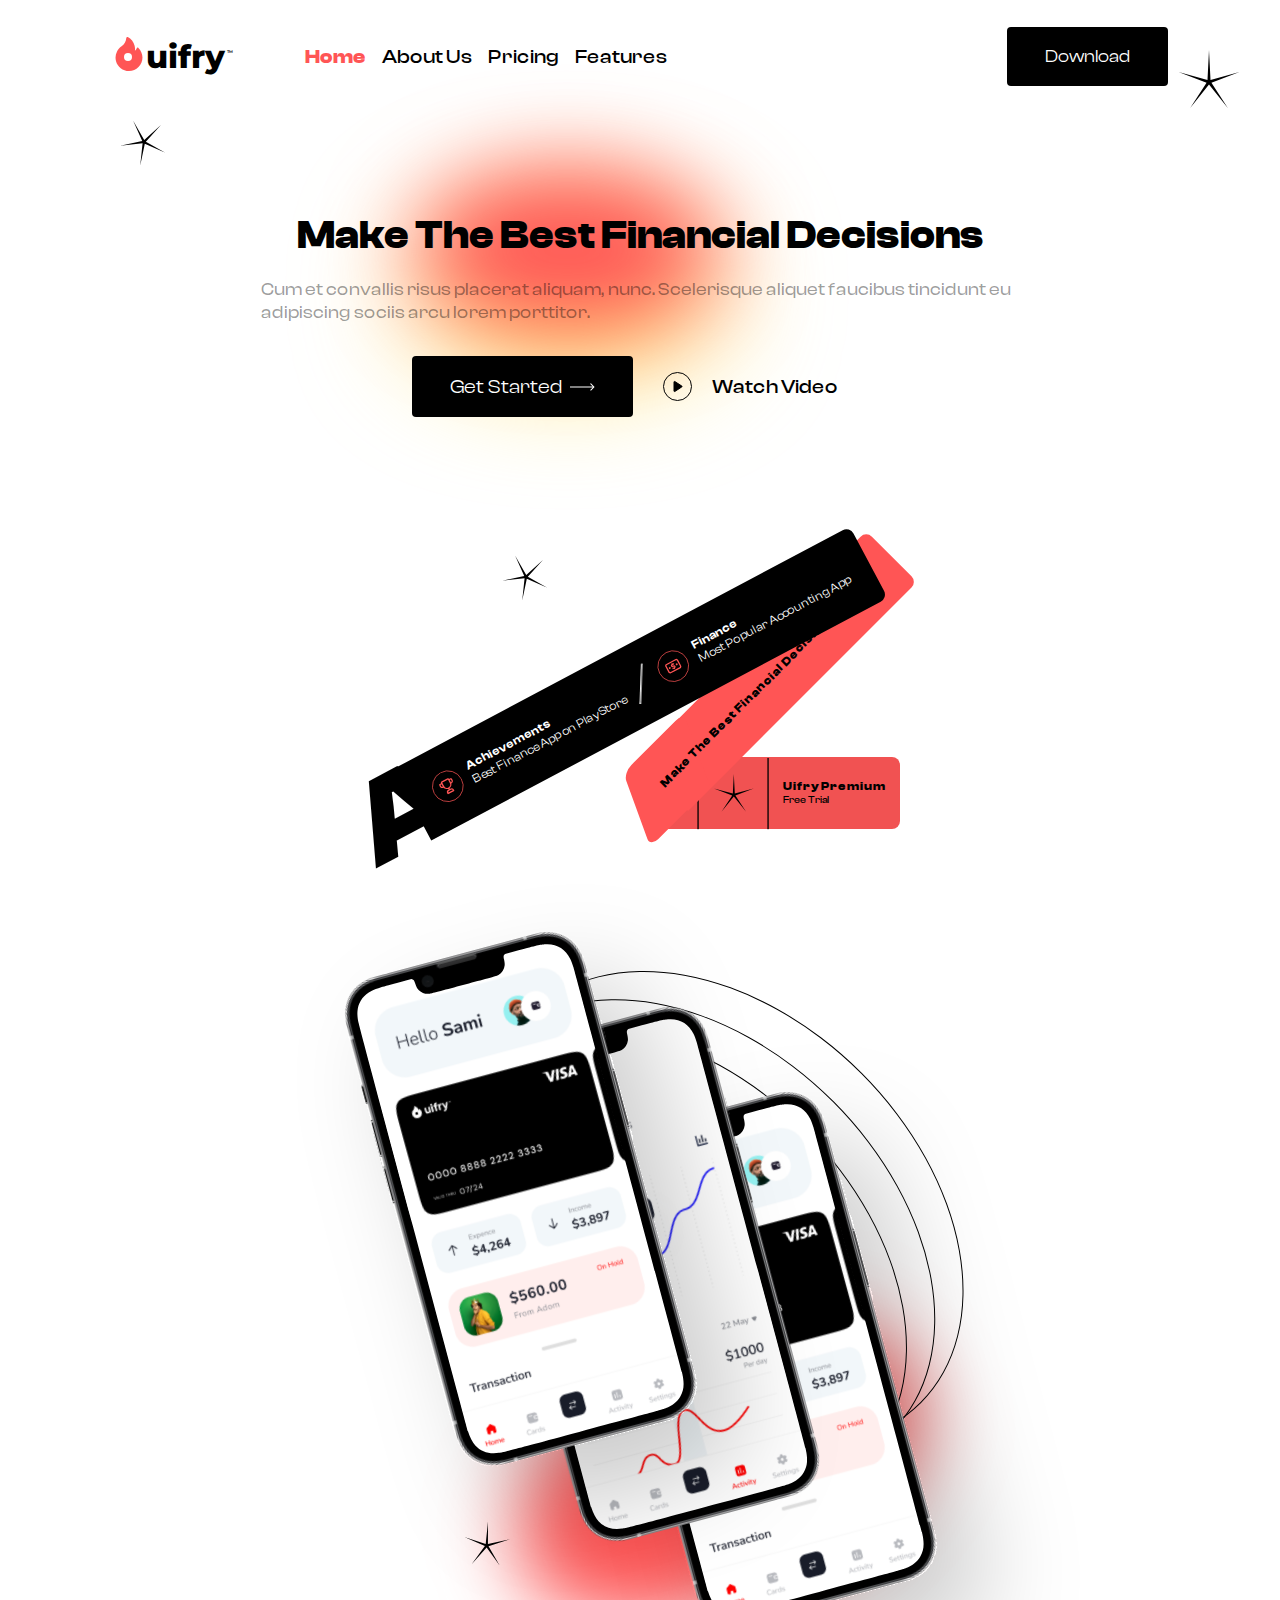
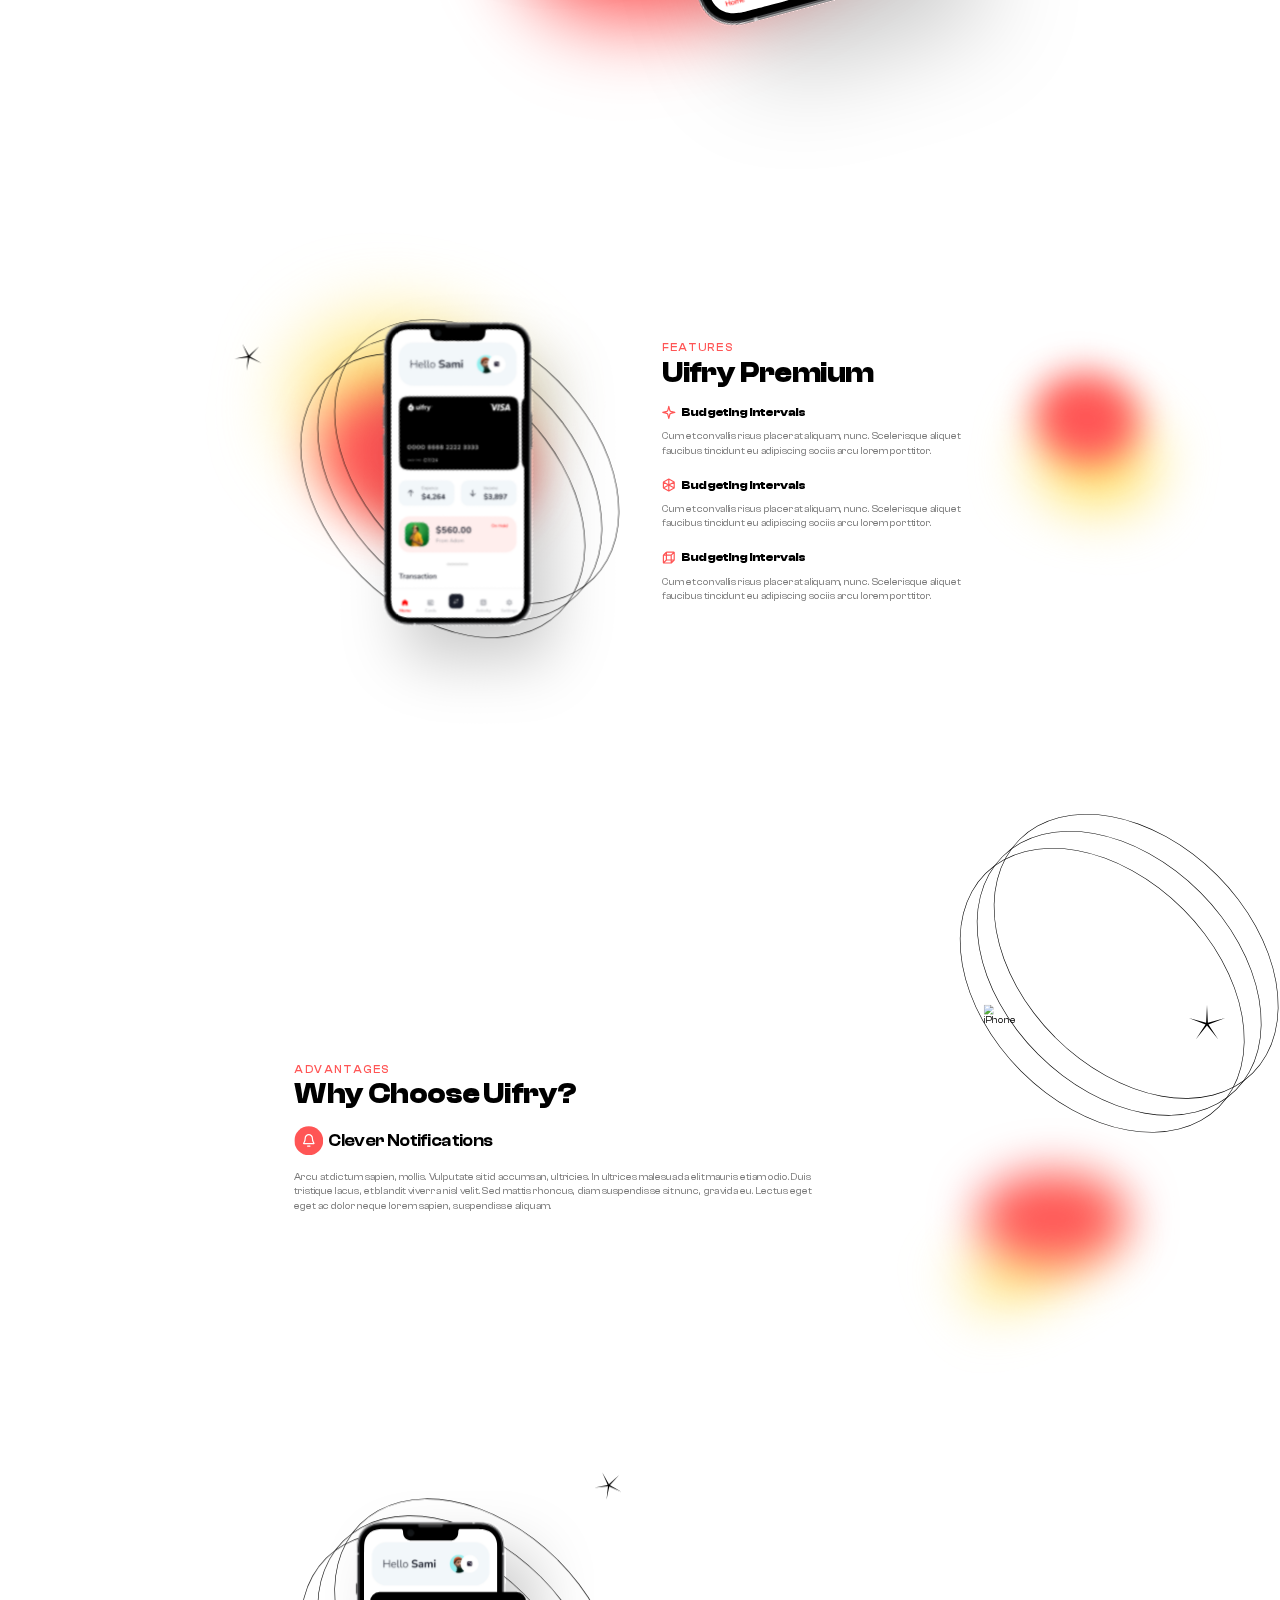
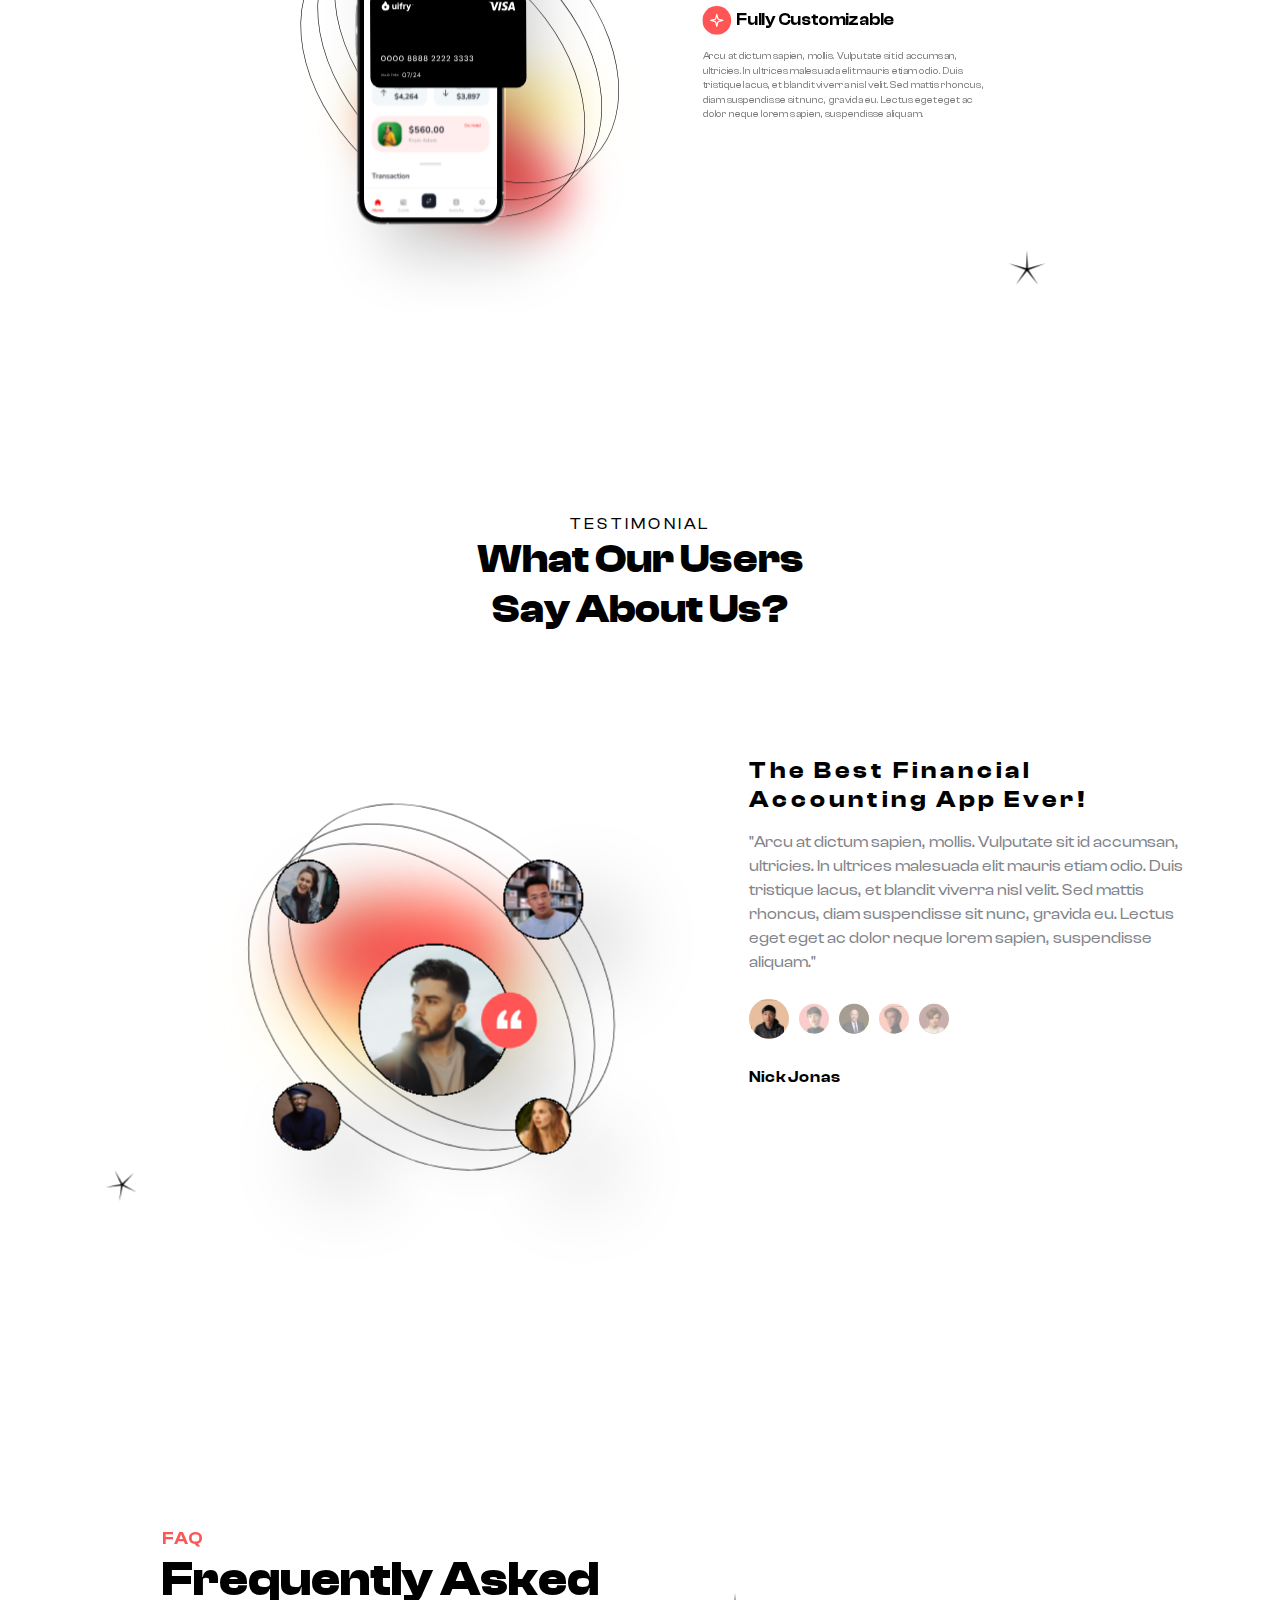
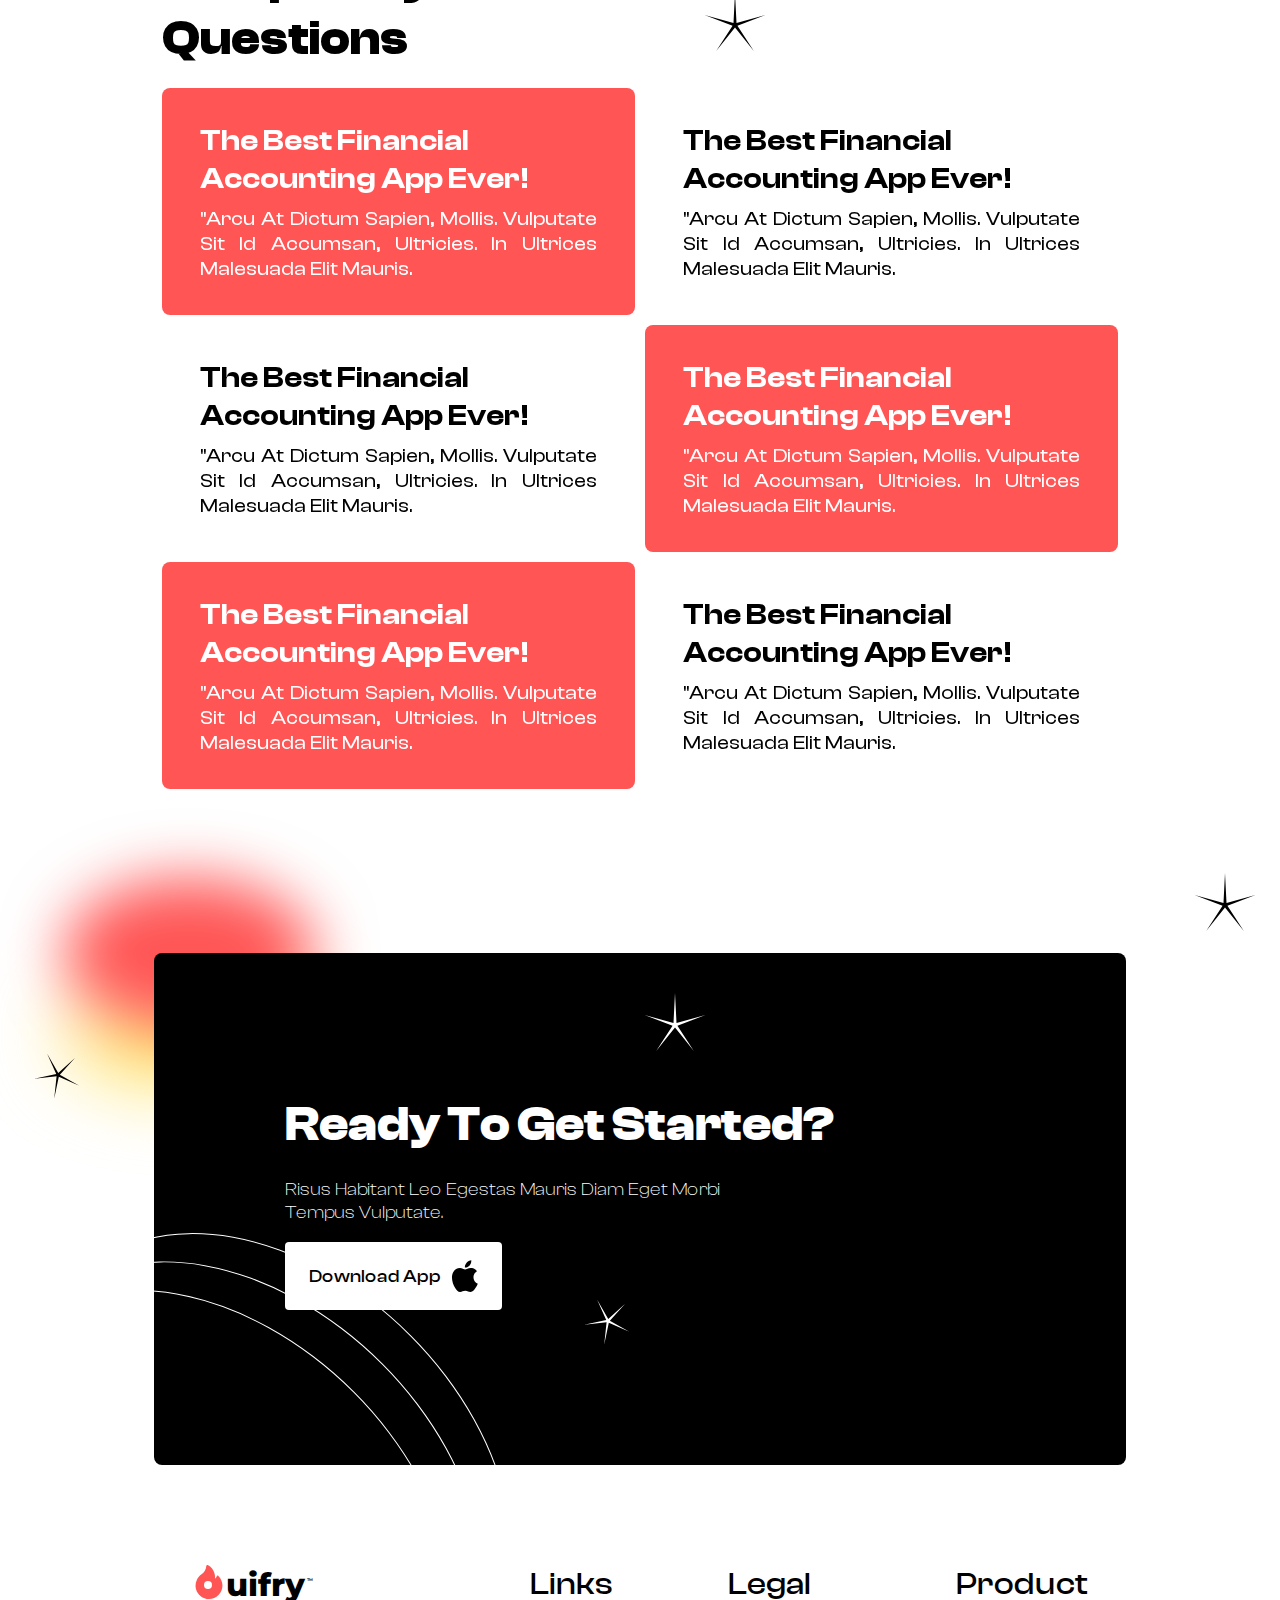
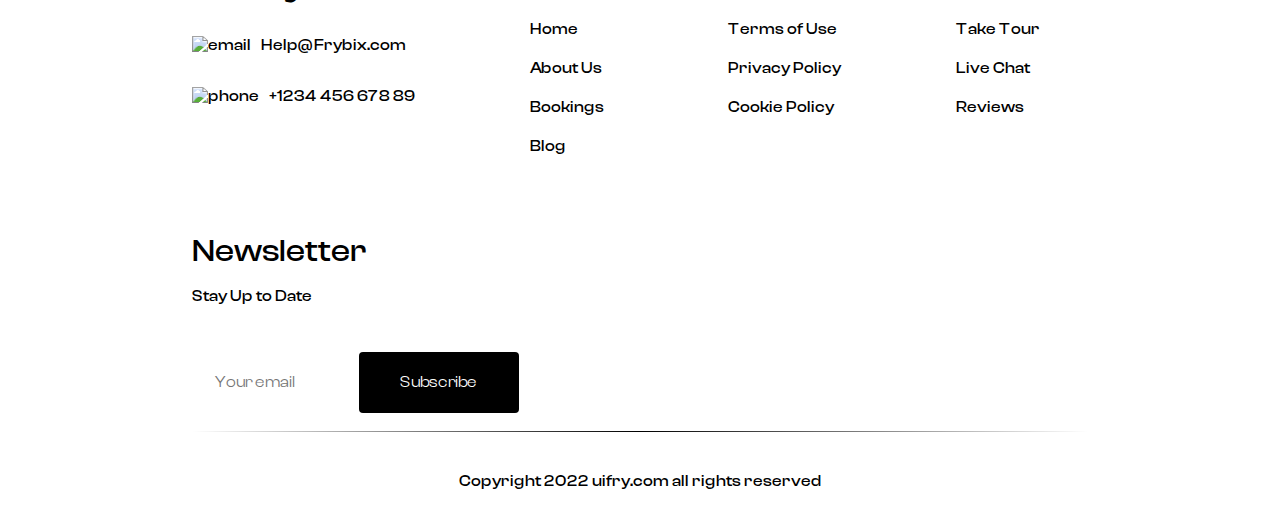
==== commit dcd6a70c: "changed .people hover effect" ====
--- a/docs/index.html
+++ b/docs/index.html
@@ -340,11 +340,21 @@
                         suspendisse sit nunc, gravida eu. Lectus eget eget ac dolor neque lorem sapien, suspendisse
                         aliquam."</p>
                     <div class="people">
-                        <img src="Group 28.svg" alt="photo">
-                        <img src="Group 27.svg" alt="photo">
-                        <img src="Group 29.svg" alt="photo">
-                        <img src="Group 30.svg" alt="photo">
-                        <img src="Group 31.svg" alt="photo">
+                        <div>
+                            <img class="active" src="Group 28.svg" alt="photo">
+                        </div>
+                        <div>
+                            <img src="Group 27.svg" alt="photo">
+                        </div>
+                        <div>
+                            <img src="Group 29.svg" alt="photo">
+                        </div>
+                        <div>
+                            <img src="Group 30.svg" alt="photo">
+                        </div>
+                        <div>
+                            <img src="Group 31.svg" alt="photo">
+                        </div>
                     </div>
                     <p>Nick Jonas</p>
                 </div>
--- a/docs/styles.css
+++ b/docs/styles.css
@@ -747,6 +747,31 @@
     margin: 1.5rem 0;
 }
 
+.people div {
+    background-color: #fff8;
+    transition: 0.3s;
+    cursor: pointer;
+}
+
+.people div img {
+    transition: 0.3s;
+    width: 30px;
+    height: 31px;
+    z-index: -1;
+    position: relative;
+}
+
+.people div .active {
+    width: 40px! important;
+    height: 41px! important;
+    z-index: 1! important;
+}
+
+.hoverpeople {
+    width: 35px! important;
+    height: 36px! important;
+}
+
 .sec2 p:last-child {
     font-weight: 600;
 }
